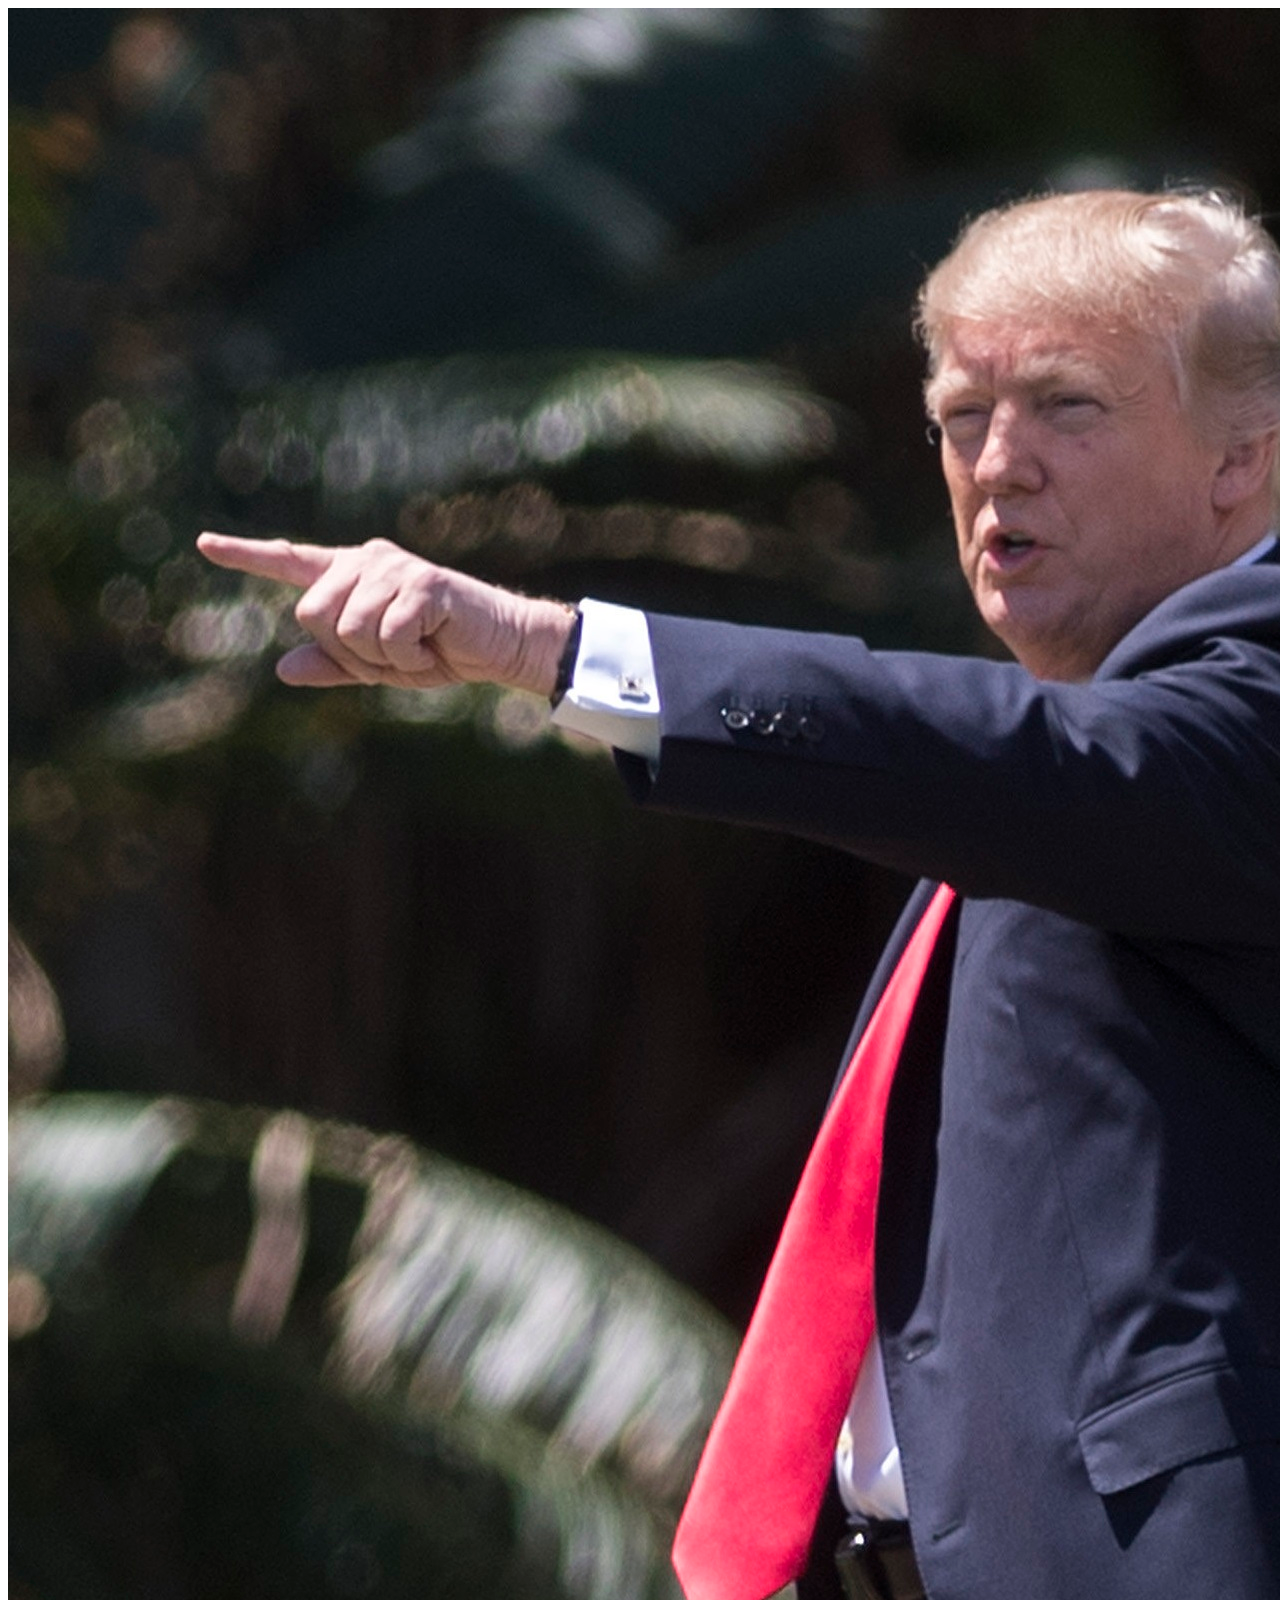
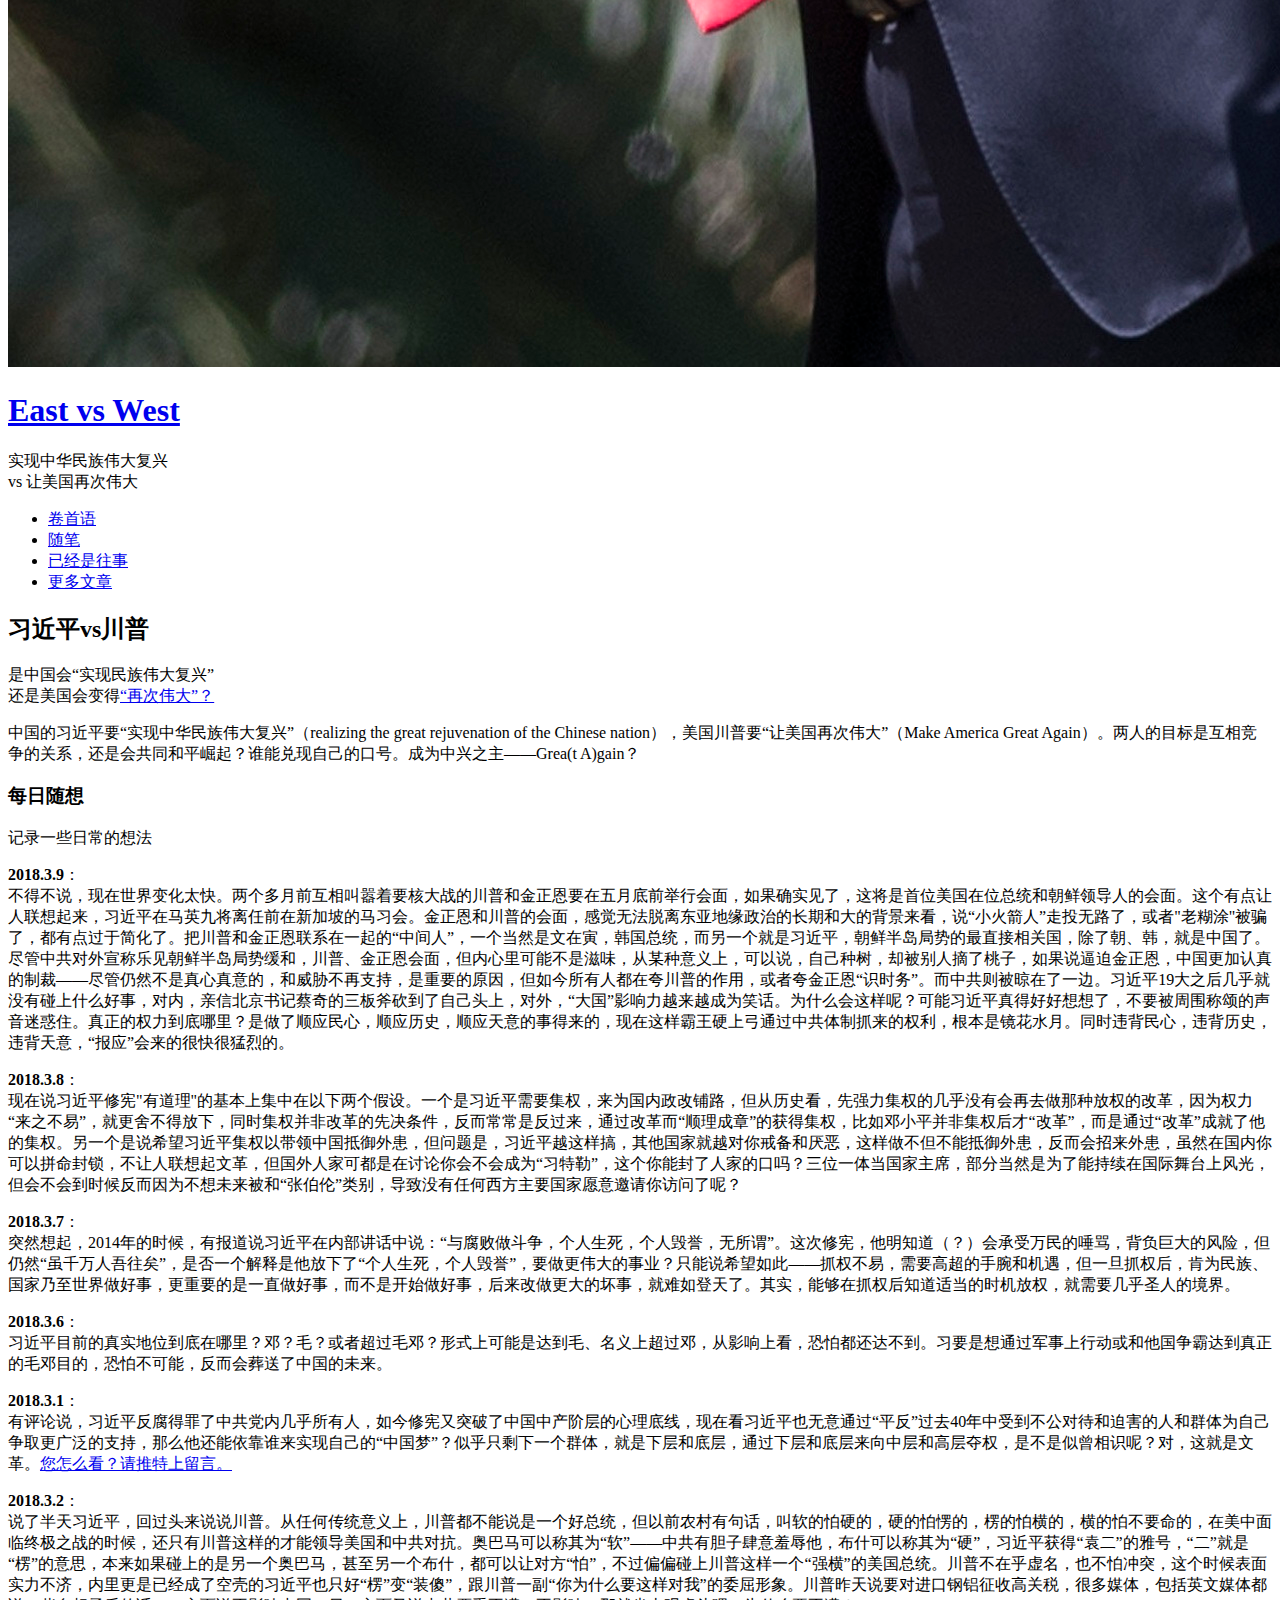
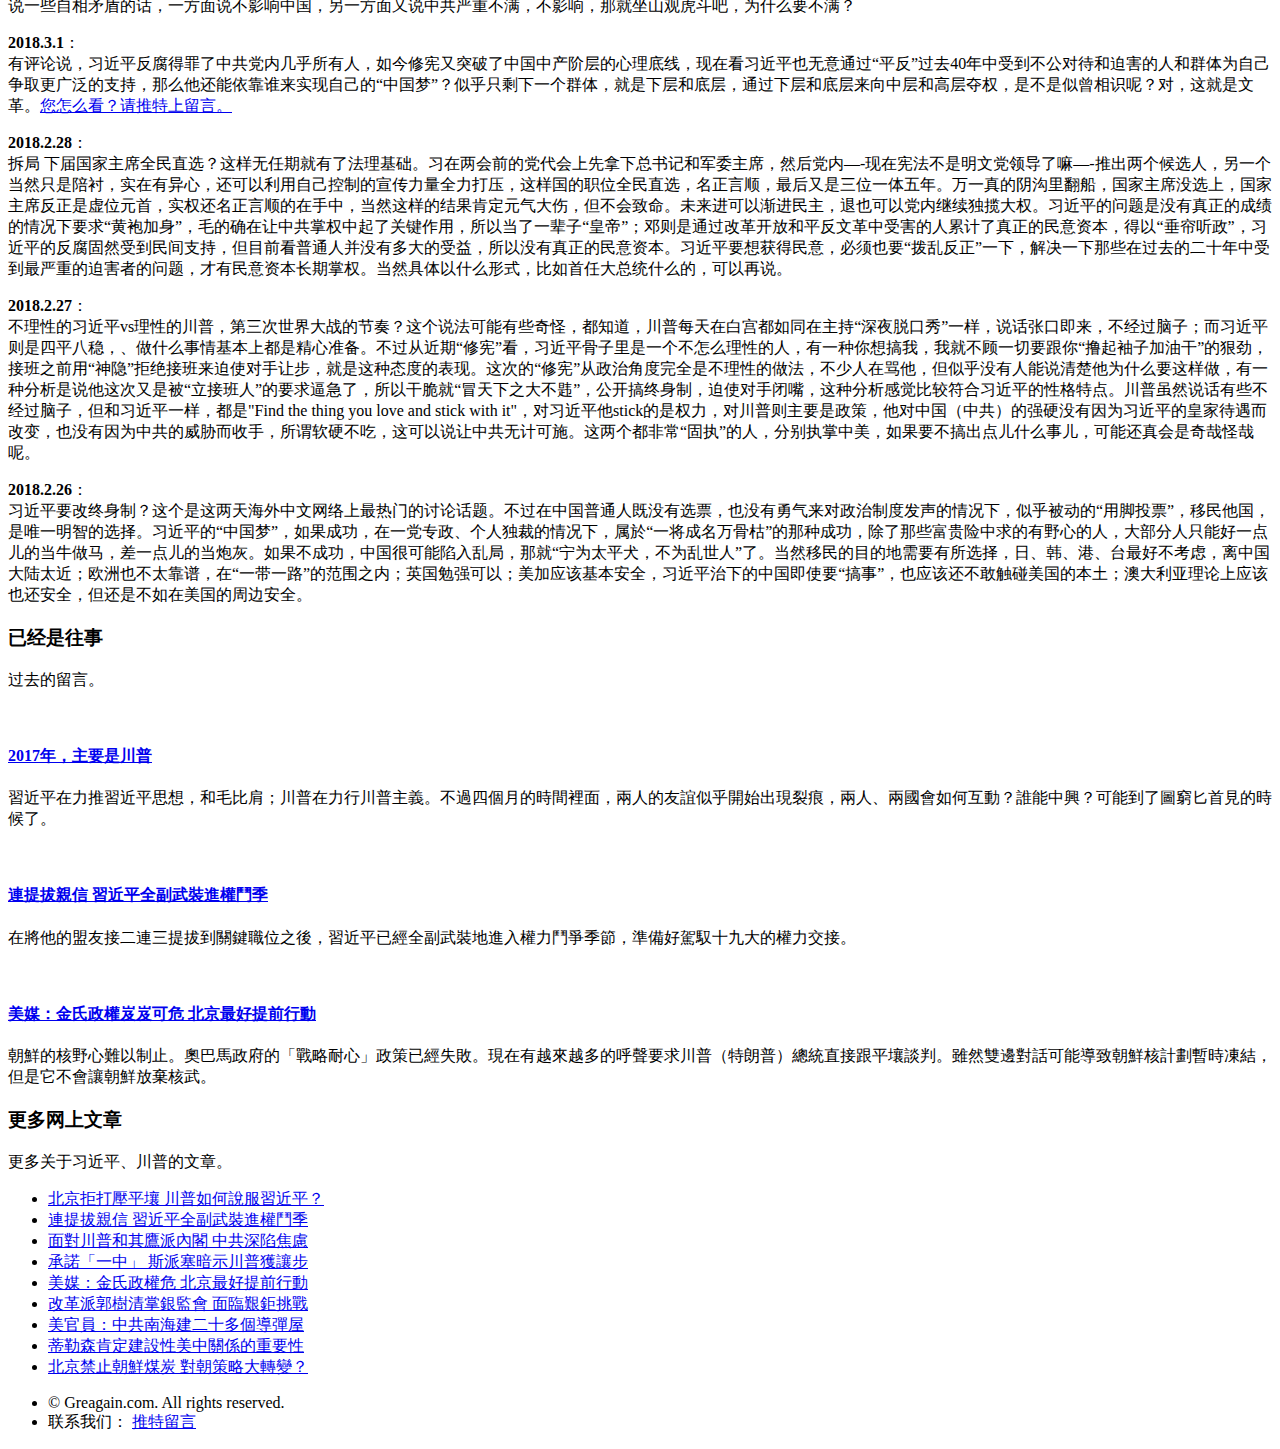
==== index.html @ 4ca5575f "Update index.html" ====
<!DOCTYPE HTML>
<!--
	Read Only by HTML5 UP
	html5up.net | @ajlkn
	Free for personal and commercial use under the CCA 3.0 license (html5up.net/license)
-->
<html>
	<head>
		<title>Trump of Xi, who will be the Greagain</title>
		<meta charset="UTF-8" />
		<meta name="viewport" content="width=device-width, initial-scale=1" />
		<!--[if lte IE 8]><script src="assets/js/ie/html5shiv.js"></script><![endif]-->
		<link rel="stylesheet" href="assets/css/main.css" />
		<!--[if lte IE 8]><link rel="stylesheet" href="assets/css/ie8.css" /><![endif]-->
	</head>
	<body>

		<!-- Header -->
			<section id="header">
				<header>
					<span class="image avatar"><img src="./images/GettyImages-665834288.jpg" alt="" /></span>
					<h1 id="logo"><a href="#">East vs West</a></h1>
					<p>实现中华民族伟大复兴<br />
					vs 让美国再次伟大</p>
				</header>
				<nav id="nav">
					<ul>
						<li><a href="#one" class="active">卷首语</a></li>
						<li><a href="#oneone" class="active">随笔</a></li>
						<li><a href="#two">已经是往事</a></li>
						<li><a href="#three">更多文章</a></li>
						<!--<li><a href="#four">Contact</a></li>-->
					</ul>
				</nav>
				<!--
				<footer>
					<ul class="icons">
						<li><a href="#" class="icon fa-twitter"><span class="label">Twitter</span></a></li>
						<li><a href="#" class="icon fa-facebook"><span class="label">Facebook</span></a></li>
						<li><a href="#" class="icon fa-instagram"><span class="label">Instagram</span></a></li>
						<li><a href="#" class="icon fa-github"><span class="label">Github</span></a></li>
						<li><a href="#" class="icon fa-envelope"><span class="label">Email</span></a></li>
					</ul>
				</footer>
						-->
			</section>

		<!-- Wrapper -->
			<div id="wrapper">

				<!-- Main -->
					<div id="main">

						<!-- One -->
							<section id="one">
								<div class="container">
									<header class="major">
										<h2>习近平vs川普</h2>
										<p>是中国会“实现民族伟大复兴”<br />
										还是美国会变得<a href="https://greatagain.gov">“再次伟大”？</a></p>
									</header>
									<p>中国的习近平要“实现中华民族伟大复兴”（realizing the great rejuvenation of the Chinese nation），美国川普要“让美国再次伟大”（Make America Great Again）。两人的目标是互相竞争的关系，还是会共同和平崛起？谁能兑现自己的口号。成为中兴之主——Grea(t A)gain？</p>
								</div>
							</section>

						<!-- One -->
							<section id="oneone">
								<div class="container">
									<header class="major">
										<h3>每日随想</h3>
										<p>记录一些日常的想法</p>
									</header>
									<p><b>2018.3.9</b>：<br />不得不说，现在世界变化太快。两个多月前互相叫嚣着要核大战的川普和金正恩要在五月底前举行会面，如果确实见了，这将是首位美国在位总统和朝鲜领导人的会面。这个有点让人联想起来，习近平在马英九将离任前在新加坡的马习会。金正恩和川普的会面，感觉无法脱离东亚地缘政治的长期和大的背景来看，说“小火箭人”走投无路了，或者"老糊涂"被骗了，都有点过于简化了。把川普和金正恩联系在一起的“中间人”，一个当然是文在寅，韩国总统，而另一个就是习近平，朝鲜半岛局势的最直接相关国，除了朝、韩，就是中国了。尽管中共对外宣称乐见朝鲜半岛局势缓和，川普、金正恩会面，但内心里可能不是滋味，从某种意义上，可以说，自己种树，却被别人摘了桃子，如果说逼迫金正恩，中国更加认真的制裁——尽管仍然不是真心真意的，和威胁不再支持，是重要的原因，但如今所有人都在夸川普的作用，或者夸金正恩“识时务”。而中共则被晾在了一边。习近平19大之后几乎就没有碰上什么好事，对内，亲信北京书记蔡奇的三板斧砍到了自己头上，对外，“大国”影响力越来越成为笑话。为什么会这样呢？可能习近平真得好好想想了，不要被周围称颂的声音迷惑住。真正的权力到底哪里？是做了顺应民心，顺应历史，顺应天意的事得来的，现在这样霸王硬上弓通过中共体制抓来的权利，根本是镜花水月。同时违背民心，违背历史，违背天意，“报应”会来的很快很猛烈的。</a></p>
									<p><b>2018.3.8</b>：<br />现在说习近平修宪"有道理"的基本上集中在以下两个假设。一个是习近平需要集权，来为国内政改铺路，但从历史看，先强力集权的几乎没有会再去做那种放权的改革，因为权力“来之不易”，就更舍不得放下，同时集权并非改革的先决条件，反而常常是反过来，通过改革而“顺理成章”的获得集权，比如邓小平并非集权后才“改革”，而是通过“改革”成就了他的集权。另一个是说希望习近平集权以带领中国抵御外患，但问题是，习近平越这样搞，其他国家就越对你戒备和厌恶，这样做不但不能抵御外患，反而会招来外患，虽然在国内你可以拼命封锁，不让人联想起文革，但国外人家可都是在讨论你会不会成为“习特勒”，这个你能封了人家的口吗？三位一体当国家主席，部分当然是为了能持续在国际舞台上风光，但会不会到时候反而因为不想未来被和“张伯伦”类别，导致没有任何西方主要国家愿意邀请你访问了呢？</a></p>
									<p><b>2018.3.7</b>：<br />突然想起，2014年的时候，有报道说习近平在内部讲话中说：“与腐败做斗争，个人生死，个人毁誉，无所谓”。这次修宪，他明知道（？）会承受万民的唾骂，背负巨大的风险，但仍然“虽千万人吾往矣”，是否一个解释是他放下了“个人生死，个人毁誉”，要做更伟大的事业？只能说希望如此——抓权不易，需要高超的手腕和机遇，但一旦抓权后，肯为民族、国家乃至世界做好事，更重要的是一直做好事，而不是开始做好事，后来改做更大的坏事，就难如登天了。其实，能够在抓权后知道适当的时机放权，就需要几乎圣人的境界。</a></p>
									<p><b>2018.3.6</b>：<br />习近平目前的真实地位到底在哪里？邓？毛？或者超过毛邓？形式上可能是达到毛、名义上超过邓，从影响上看，恐怕都还达不到。习要是想通过军事上行动或和他国争霸达到真正的毛邓目的，恐怕不可能，反而会葬送了中国的未来。</a></p>
									<p><b>2018.3.1</b>：<br />有评论说，习近平反腐得罪了中共党内几乎所有人，如今修宪又突破了中国中产阶层的心理底线，现在看习近平也无意通过“平反”过去40年中受到不公对待和迫害的人和群体为自己争取更广泛的支持，那么他还能依靠谁来实现自己的“中国梦”？似乎只剩下一个群体，就是下层和底层，通过下层和底层来向中层和高层夺权，是不是似曾相识呢？对，这就是文革。<a href="https://twitter.com/DJYLive/status/969229869954617345">您怎么看？请推特上留言。</a></p>
									<p><b>2018.3.2</b>：<br />说了半天习近平，回过头来说说川普。从任何传统意义上，川普都不能说是一个好总统，但以前农村有句话，叫软的怕硬的，硬的怕愣的，楞的怕横的，横的怕不要命的，在美中面临终极之战的时候，还只有川普这样的才能领导美国和中共对抗。奥巴马可以称其为“软”——中共有胆子肆意羞辱他，布什可以称其为“硬”，习近平获得“袁二”的雅号，“二”就是“楞”的意思，本来如果碰上的是另一个奥巴马，甚至另一个布什，都可以让对方“怕”，不过偏偏碰上川普这样一个“强横”的美国总统。川普不在乎虚名，也不怕冲突，这个时候表面实力不济，内里更是已经成了空壳的习近平也只好“楞”变“装傻”，跟川普一副“你为什么要这样对我”的委屈形象。川普昨天说要对进口钢铝征收高关税，很多媒体，包括英文媒体都说一些自相矛盾的话，一方面说不影响中国，另一方面又说中共严重不满，不影响，那就坐山观虎斗吧，为什么要不满？</a></p>														<p><b>2018.3.1</b>：<br />有评论说，习近平反腐得罪了中共党内几乎所有人，如今修宪又突破了中国中产阶层的心理底线，现在看习近平也无意通过“平反”过去40年中受到不公对待和迫害的人和群体为自己争取更广泛的支持，那么他还能依靠谁来实现自己的“中国梦”？似乎只剩下一个群体，就是下层和底层，通过下层和底层来向中层和高层夺权，是不是似曾相识呢？对，这就是文革。<a href="https://twitter.com/DJYLive/status/969229869954617345">您怎么看？请推特上留言。</a></p>
									<p><b>2018.2.28</b>：<br />拆局 下届国家主席全民直选？这样无任期就有了法理基础。习在两会前的党代会上先拿下总书记和军委主席，然后党内—-现在宪法不是明文党领导了嘛—-推出两个候选人，另一个当然只是陪衬，实在有异心，还可以利用自己控制的宣传力量全力打压，这样国的职位全民直选，名正言顺，最后又是三位一体五年。万一真的阴沟里翻船，国家主席没选上，国家主席反正是虚位元首，实权还名正言顺的在手中，当然这样的结果肯定元气大伤，但不会致命。未来进可以渐进民主，退也可以党内继续独揽大权。习近平的问题是没有真正的成绩的情况下要求“黄袍加身”，毛的确在让中共掌权中起了关键作用，所以当了一辈子“皇帝”；邓则是通过改革开放和平反文革中受害的人累计了真正的民意资本，得以“垂帘听政”，习近平的反腐固然受到民间支持，但目前看普通人并没有多大的受益，所以没有真正的民意资本。习近平要想获得民意，必须也要“拨乱反正”一下，解决一下那些在过去的二十年中受到最严重的迫害者的问题，才有民意资本长期掌权。当然具体以什么形式，比如首任大总统什么的，可以再说。</p>
									<p><b>2018.2.27</b>：<br />不理性的习近平vs理性的川普，第三次世界大战的节奏？这个说法可能有些奇怪，都知道，川普每天在白宫都如同在主持“深夜脱口秀”一样，说话张口即来，不经过脑子；而习近平则是四平八稳，、做什么事情基本上都是精心准备。不过从近期“修宪”看，习近平骨子里是一个不怎么理性的人，有一种你想搞我，我就不顾一切要跟你“撸起袖子加油干”的狠劲，接班之前用“神隐”拒绝接班来迫使对手让步，就是这种态度的表现。这次的“修宪”从政治角度完全是不理性的做法，不少人在骂他，但似乎没有人能说清楚他为什么要这样做，有一种分析是说他这次又是被“立接班人”的要求逼急了，所以干脆就“冒天下之大不韪”，公开搞终身制，迫使对手闭嘴，这种分析感觉比较符合习近平的性格特点。川普虽然说话有些不经过脑子，但和习近平一样，都是"Find the thing you love and stick with it"，对习近平他stick的是权力，对川普则主要是政策，他对中国（中共）的强硬没有因为习近平的皇家待遇而改变，也没有因为中共的威胁而收手，所谓软硬不吃，这可以说让中共无计可施。这两个都非常“固执”的人，分别执掌中美，如果要不搞出点儿什么事儿，可能还真会是奇哉怪哉呢。</p>
									<p><b>2018.2.26</b>：<br />习近平要改终身制？这个是这两天海外中文网络上最热门的讨论话题。不过在中国普通人既没有选票，也没有勇气来对政治制度发声的情况下，似乎被动的“用脚投票”，移民他国，是唯一明智的选择。习近平的“中国梦”，如果成功，在一党专政、个人独裁的情况下，属於“一将成名万骨枯”的那种成功，除了那些富贵险中求的有野心的人，大部分人只能好一点儿的当牛做马，差一点儿的当炮灰。如果不成功，中国很可能陷入乱局，那就“宁为太平犬，不为乱世人”了。当然移民的目的地需要有所选择，日、韩、港、台最好不考虑，离中国大陆太近；欧洲也不太靠谱，在“一带一路”的范围之内；英国勉强可以；美加应该基本安全，习近平治下的中国即使要“搞事”，也应该还不敢触碰美国的本土；澳大利亚理论上应该也还安全，但还是不如在美国的周边安全。</p>
								</div>
							</section>

						<!-- Three -->
							<section id="two">
								<div class="container">
									<h3>已经是往事</h3>
									<p>过去的留言。</p>
									<div class="features">
										<article>
											<a href="./8862900.html" class="image"><img src="http://i.epochtimes.com/assets/uploads/2017/03/GettyImages-487401374-600x400.jpg" alt="" /></a>
											<div class="inner">
												<h4><a href="./2017.html">2017年，主要是川普</a></h4>
												<p>習近平在力推習近平思想，和毛比肩；川普在力行川普主義。不過四個月的時間裡面，兩人的友誼似乎開始出現裂痕，兩人、兩國會如何互動？誰能中興？可能到了圖窮匕首見的時候了。</p>
											</div>
										</article>
										<article>
											<a href="./8866876.html" class="image"><img src="http://i.epochtimes.com/assets/uploads/2017/03/GettyImages-459325038-1-600x400.jpg" alt="" /></a>
											<div class="inner">
												<h4><a href="./8866876.html">連提拔親信 習近平全副武裝進權鬥季</a></h4>
												<p>在將他的盟友接二連三提拔到關鍵職位之後，習近平已經全副武裝地進入權力鬥爭季節，準備好駕馭十九大的權力交接。</p>
											</div>
										</article>
										<article>
											<a href="./8854867.html" class="image"><img src="http://i.epochtimes.com/assets/uploads/2017/02/GettyImages-169547932-2-600x400.jpg" alt="" /></a>
											<div class="inner">
												<h4><a href="./8854867.html">美媒：金氏政權岌岌可危 北京最好提前行動</a></h4>
												<p>朝鮮的核野心難以制止。奧巴馬政府的「戰略耐心」政策已經失敗。現在有越來越多的呼聲要求川普（特朗普）總統直接跟平壤談判。雖然雙邊對話可能導致朝鮮核計劃暫時凍結，但是它不會讓朝鮮放棄核武。</p>
											</div>
										</article>
									</div>
								</div>
							</section>

						<!-- Two -->
							<section id="three">
								<div class="container">
									<h3>更多网上文章</h3>
									<p>更多关于习近平、川普的文章。</p>
									<ul class="feature-icons">
										<li class="fa-book"><a href="./8879778.html">北京拒打壓平壤 川普如何說服習近平？</a></li>
										<li class="fa-book"><a href="./8866876.html">連提拔親信 習近平全副武裝進權鬥季</a></li>
										<li class="fa-book"><a href="./8862900.html">面對川普和其鷹派內閣 中共深陷焦慮</a></li>
										<li class="fa-book"><a href="./8858428.html">承諾「一中」 斯派塞暗示川普獲讓步 </a></li>
										<li class="fa-book"><a href="./8854867.html">美媒：金氏政權危 北京最好提前行動</a></li>
										<li class="fa-book"><a href="./8851296.html">改革派郭樹清掌銀監會 面臨艱鉅挑戰</a></li>
										<li class="fa-book"><a href="./8838842.html">美官員：中共南海建二十多個導彈屋</a></li>
										<li class="fa-book"><a href="./8838726.html">蒂勒森肯定建設性美中關係的重要性</a></li>
										<li class="fa-book"><a href="./8838595.html">北京禁止朝鮮煤炭 對朝策略大轉變？</a></li>
										</ul>
								</div>
							</section>

						<!-- Four -->
				<!--
							<section id="four">
								<div class="container">
									<h3>Contact Me</h3>
									<p>Integer eu ante ornare amet commetus vestibulum blandit integer in curae ac faucibus integer non. Adipiscing cubilia elementum integer. Integer eu ante ornare amet commetus.</p>
									<form method="post" action="#">
										<div class="row uniform">
											<div class="6u 12u(xsmall)"><input type="text" name="name" id="name" placeholder="Name" /></div>
											<div class="6u 12u(xsmall)"><input type="email" name="email" id="email" placeholder="Email" /></div>
										</div>
										<div class="row uniform">
											<div class="12u"><input type="text" name="subject" id="subject" placeholder="Subject" /></div>
										</div>
										<div class="row uniform">
											<div class="12u"><textarea name="message" id="message" placeholder="Message" rows="6"></textarea></div>
										</div>
										<div class="row uniform">
											<div class="12u">
												<ul class="actions">
													<li><input type="submit" class="special" value="Send Message" /></li>
													<li><input type="reset" value="Reset Form" /></li>
												</ul>
											</div>
										</div>
									</form>
								</div>
							</section>
						-->

						<!-- Five -->
						<!--
							<section id="five">
								<div class="container">
									<h3>Elements</h3>

									<section>
										<h4>Text</h4>
										<p>This is <b>bold</b> and this is <strong>strong</strong>. This is <i>italic</i> and this is <em>emphasized</em>.
										This is <sup>superscript</sup> text and this is <sub>subscript</sub> text.
										This is <u>underlined</u> and this is code: <code>for (;;) { ... }</code>. Finally, <a href="#">this is a link</a>.</p>
										<hr />
										<header>
											<h4>Heading with a Subtitle</h4>
											<p>Lorem ipsum dolor sit amet nullam id egestas urna aliquam</p>
										</header>
										<p>Nunc lacinia ante nunc ac lobortis. Interdum adipiscing gravida odio porttitor sem non mi integer non faucibus ornare mi ut ante amet placerat aliquet. Volutpat eu sed ante lacinia sapien lorem accumsan varius montes viverra nibh in adipiscing blandit tempus accumsan.</p>
										<header>
											<h5>Heading with a Subtitle</h5>
											<p>Lorem ipsum dolor sit amet nullam id egestas urna aliquam</p>
										</header>
										<p>Nunc lacinia ante nunc ac lobortis. Interdum adipiscing gravida odio porttitor sem non mi integer non faucibus ornare mi ut ante amet placerat aliquet. Volutpat eu sed ante lacinia sapien lorem accumsan varius montes viverra nibh in adipiscing blandit tempus accumsan.</p>
										<hr />
										<h2>Heading Level 2</h2>
										<h3>Heading Level 3</h3>
										<h4>Heading Level 4</h4>
										<h5>Heading Level 5</h5>
										<h6>Heading Level 6</h6>
										<hr />
										<h5>Blockquote</h5>
										<blockquote>Fringilla nisl. Donec accumsan interdum nisi, quis tincidunt felis sagittis eget tempus euismod. Vestibulum ante ipsum primis in faucibus vestibulum. Blandit adipiscing eu felis iaculis volutpat ac adipiscing accumsan faucibus. Vestibulum ante ipsum primis in faucibus lorem ipsum dolor sit amet nullam adipiscing eu felis.</blockquote>
										<h5>Preformatted</h5>
										<pre><code>i = 0;

	while (!deck.isInOrder()) {
	    print 'Iteration ' + i;
	    deck.shuffle();
	    i++;
	}

	print 'It took ' + i + ' iterations to sort the deck.';</code></pre>
									</section>

									<section>
										<h4>Lists</h4>
										<div class="row">
											<div class="6u 12u(xsmall)">
												<h5>Unordered</h5>
												<ul>
													<li>Dolor pulvinar etiam magna etiam.</li>
													<li>Sagittis adipiscing lorem eleifend.</li>
													<li>Felis enim feugiat dolore viverra.</li>
												</ul>
												<h5>Alternate</h5>
												<ul class="alt">
													<li>Dolor pulvinar etiam magna etiam.</li>
													<li>Sagittis adipiscing lorem eleifend.</li>
													<li>Felis enim feugiat dolore viverra.</li>
												</ul>
											</div>
											<div class="6u 12u(xsmall)">
												<h5>Ordered</h5>
												<ol>
													<li>Dolor pulvinar etiam magna etiam.</li>
													<li>Etiam vel felis at lorem sed viverra.</li>
													<li>Felis enim feugiat dolore viverra.</li>
													<li>Dolor pulvinar etiam magna etiam.</li>
													<li>Etiam vel felis at lorem sed viverra.</li>
													<li>Felis enim feugiat dolore viverra.</li>
												</ol>
												<h5>Icons</h5>
												<ul class="icons">
													<li><a href="#" class="icon fa-twitter"><span class="label">Twitter</span></a></li>
													<li><a href="#" class="icon fa-facebook"><span class="label">Facebook</span></a></li>
													<li><a href="#" class="icon fa-instagram"><span class="label">Instagram</span></a></li>
													<li><a href="#" class="icon fa-github"><span class="label">Github</span></a></li>
													<li><a href="#" class="icon fa-dribbble"><span class="label">Dribbble</span></a></li>
													<li><a href="#" class="icon fa-tumblr"><span class="label">Tumblr</span></a></li>
												</ul>
											</div>
										</div>
										<h5>Actions</h5>
										<ul class="actions">
											<li><a href="#" class="button special">Default</a></li>
											<li><a href="#" class="button">Default</a></li>
											<li><a href="#" class="button alt">Default</a></li>
										</ul>
										<ul class="actions small">
											<li><a href="#" class="button special small">Small</a></li>
											<li><a href="#" class="button small">Small</a></li>
											<li><a href="#" class="button alt small">Small</a></li>
										</ul>
										<div class="row">
											<div class="3u 6u(medium) 12u$(xsmall)">
												<ul class="actions vertical">
													<li><a href="#" class="button special">Default</a></li>
													<li><a href="#" class="button">Default</a></li>
													<li><a href="#" class="button alt">Default</a></li>
												</ul>
											</div>
											<div class="3u 6u$(medium) 12u$(xsmall)">
												<ul class="actions vertical small">
													<li><a href="#" class="button special small">Small</a></li>
													<li><a href="#" class="button small">Small</a></li>
													<li><a href="#" class="button alt small">Small</a></li>
												</ul>
											</div>
											<div class="3u 6u(medium) 12u$(xsmall)">
												<ul class="actions vertical">
													<li><a href="#" class="button special fit">Default</a></li>
													<li><a href="#" class="button fit">Default</a></li>
													<li><a href="#" class="button alt fit">Default</a></li>
												</ul>
											</div>
											<div class="3u 6u$(medium) 12u$(xsmall)">
												<ul class="actions vertical small">
													<li><a href="#" class="button special small fit">Small</a></li>
													<li><a href="#" class="button small fit">Small</a></li>
													<li><a href="#" class="button alt small fit">Small</a></li>
												</ul>
											</div>
										</div>
									</section>

									<section>
										<h4>Table</h4>
										<h5>Default</h5>
										<div class="table-wrapper">
											<table>
												<thead>
													<tr>
														<th>Name</th>
														<th>Description</th>
														<th>Price</th>
													</tr>
												</thead>
												<tbody>
													<tr>
														<td>Item One</td>
														<td>Ante turpis integer aliquet porttitor.</td>
														<td>29.99</td>
													</tr>
													<tr>
														<td>Item Two</td>
														<td>Vis ac commodo adipiscing arcu aliquet.</td>
														<td>19.99</td>
													</tr>
													<tr>
														<td>Item Three</td>
														<td> Morbi faucibus arcu accumsan lorem.</td>
														<td>29.99</td>
													</tr>
													<tr>
														<td>Item Four</td>
														<td>Vitae integer tempus condimentum.</td>
														<td>19.99</td>
													</tr>
													<tr>
														<td>Item Five</td>
														<td>Ante turpis integer aliquet porttitor.</td>
														<td>29.99</td>
													</tr>
												</tbody>
												<tfoot>
													<tr>
														<td colspan="2"></td>
														<td>100.00</td>
													</tr>
												</tfoot>
											</table>
										</div>

										<h5>Alternate</h5>
										<div class="table-wrapper">
											<table class="alt">
												<thead>
													<tr>
														<th>Name</th>
														<th>Description</th>
														<th>Price</th>
													</tr>
												</thead>
												<tbody>
													<tr>
														<td>Item One</td>
														<td>Ante turpis integer aliquet porttitor.</td>
														<td>29.99</td>
													</tr>
													<tr>
														<td>Item Two</td>
														<td>Vis ac commodo adipiscing arcu aliquet.</td>
														<td>19.99</td>
													</tr>
													<tr>
														<td>Item Three</td>
														<td> Morbi faucibus arcu accumsan lorem.</td>
														<td>29.99</td>
													</tr>
													<tr>
														<td>Item Four</td>
														<td>Vitae integer tempus condimentum.</td>
														<td>19.99</td>
													</tr>
													<tr>
														<td>Item Five</td>
														<td>Ante turpis integer aliquet porttitor.</td>
														<td>29.99</td>
													</tr>
												</tbody>
												<tfoot>
													<tr>
														<td colspan="2"></td>
														<td>100.00</td>
													</tr>
												</tfoot>
											</table>
										</div>
									</section>

									<section>
										<h4>Buttons</h4>
										<ul class="actions">
											<li><a href="#" class="button special">Special</a></li>
											<li><a href="#" class="button">Default</a></li>
											<li><a href="#" class="button alt">Alternate</a></li>
										</ul>
										<ul class="actions">
											<li><a href="#" class="button special big">Big</a></li>
											<li><a href="#" class="button">Default</a></li>
											<li><a href="#" class="button alt small">Small</a></li>
										</ul>
										<ul class="actions fit">
											<li><a href="#" class="button special fit">Fit</a></li>
											<li><a href="#" class="button fit">Fit</a></li>
											<li><a href="#" class="button alt fit">Fit</a></li>
										</ul>
										<ul class="actions fit small">
											<li><a href="#" class="button special fit small">Fit + Small</a></li>
											<li><a href="#" class="button fit small">Fit + Small</a></li>
											<li><a href="#" class="button alt fit small">Fit + Small</a></li>
										</ul>
										<ul class="actions">
											<li><a href="#" class="button special icon fa-download">Icon</a></li>
											<li><a href="#" class="button icon fa-download">Icon</a></li>
											<li><a href="#" class="button alt icon fa-check">Icon</a></li>
										</ul>
										<ul class="actions">
											<li><span class="button special disabled">Special</span></li>
											<li><span class="button disabled">Default</span></li>
											<li><span class="button alt disabled">Alternate</span></li>
										</ul>
									</section>

									<section>
										<h4>Form</h4>
										<form method="post" action="#">
											<div class="row uniform">
												<div class="6u 12u(xsmall)">
													<input type="text" name="demo-name" id="demo-name" value="" placeholder="Name" />
												</div>
												<div class="6u 12u(xsmall)">
													<input type="email" name="demo-email" id="demo-email" value="" placeholder="Email" />
												</div>
											</div>
											<div class="row uniform">
												<div class="12u">
													<div class="select-wrapper">
														<select name="demo-category" id="demo-category">
															<option value="">- Category -</option>
															<option value="1">Manufacturing</option>
															<option value="1">Shipping</option>
															<option value="1">Administration</option>
															<option value="1">Human Resources</option>
														</select>
													</div>
												</div>
											</div>
											<div class="row uniform">
												<div class="4u 12u(medium)">
													<input type="radio" id="demo-priority-low" name="demo-priority" checked>
													<label for="demo-priority-low">Low Priority</label>
												</div>
												<div class="4u 12u(medium)">
													<input type="radio" id="demo-priority-normal" name="demo-priority">
													<label for="demo-priority-normal">Normal Priority</label>
												</div>
												<div class="4u 12u(medium)">
													<input type="radio" id="demo-priority-high" name="demo-priority">
													<label for="demo-priority-high">High Priority</label>
												</div>
											</div>
											<div class="row uniform">
												<div class="6u 12u(medium)">
													<input type="checkbox" id="demo-copy" name="demo-copy">
													<label for="demo-copy">Email me a copy of this message</label>
												</div>
												<div class="6u 12u(medium)">
													<input type="checkbox" id="demo-human" name="demo-human" checked>
													<label for="demo-human">I am a human and not a robot</label>
												</div>
											</div>
											<div class="row uniform">
												<div class="12u">
													<textarea name="demo-message" id="demo-message" placeholder="Enter your message" rows="6"></textarea>
												</div>
											</div>
											<div class="row uniform">
												<div class="12u">
													<ul class="actions">
														<li><input type="submit" value="Send Message" /></li>
														<li><input type="reset" value="Reset" class="alt" /></li>
													</ul>
												</div>
											</div>
										</form>
									</section>

									<section>
										<h4>Image</h4>
										<h5>Fit</h5>
										<span class="image fit"><img src="images/banner.jpg" alt="" /></span>
										<div class="box alt">
											<div class="row 50% uniform">
												<div class="4u"><span class="image fit"><img src="images/pic01.jpg" alt="" /></span></div>
												<div class="4u"><span class="image fit"><img src="images/pic02.jpg" alt="" /></span></div>
												<div class="4u"><span class="image fit"><img src="images/pic03.jpg" alt="" /></span></div>
											</div>
											<div class="row 50% uniform">
												<div class="4u"><span class="image fit"><img src="images/pic02.jpg" alt="" /></span></div>
												<div class="4u"><span class="image fit"><img src="images/pic03.jpg" alt="" /></span></div>
												<div class="4u"><span class="image fit"><img src="images/pic01.jpg" alt="" /></span></div>
											</div>
											<div class="row 50% uniform">
												<div class="4u"><span class="image fit"><img src="images/pic03.jpg" alt="" /></span></div>
												<div class="4u"><span class="image fit"><img src="images/pic01.jpg" alt="" /></span></div>
												<div class="4u"><span class="image fit"><img src="images/pic02.jpg" alt="" /></span></div>
											</div>
										</div>
										<h5>Left &amp; Right</h5>
										<p><span class="image left"><img src="images/avatar.jpg" alt="" /></span>Fringilla nisl. Donec accumsan interdum nisi, quis tincidunt felis sagittis eget. tempus euismod. Vestibulum ante ipsum primis in faucibus vestibulum. Blandit adipiscing eu felis iaculis volutpat ac adipiscing accumsan eu faucibus. Integer ac pellentesque praesent tincidunt felis sagittis eget. tempus euismod. Vestibulum ante ipsum primis in faucibus vestibulum. Blandit adipiscing eu felis iaculis volutpat ac adipiscing accumsan eu faucibus. Integer ac pellentesque praesent. Donec accumsan interdum nisi, quis tincidunt felis sagittis eget. tempus euismod. Vestibulum ante ipsum primis in faucibus vestibulum. Blandit adipiscing eu felis iaculis volutpat ac adipiscing accumsan eu faucibus. Integer ac pellentesque praesent tincidunt felis sagittis eget. tempus euismod. Vestibulum ante ipsum primis in faucibus vestibulum. Blandit adipiscing eu felis iaculis volutpat ac adipiscing accumsan eu faucibus. Integer ac pellentesque praesent.</p>
										<p><span class="image right"><img src="images/avatar.jpg" alt="" /></span>Fringilla nisl. Donec accumsan interdum nisi, quis tincidunt felis sagittis eget. tempus euismod. Vestibulum ante ipsum primis in faucibus vestibulum. Blandit adipiscing eu felis iaculis volutpat ac adipiscing accumsan eu faucibus. Integer ac pellentesque praesent tincidunt felis sagittis eget. tempus euismod. Vestibulum ante ipsum primis in faucibus vestibulum. Blandit adipiscing eu felis iaculis volutpat ac adipiscing accumsan eu faucibus. Integer ac pellentesque praesent. Donec accumsan interdum nisi, quis tincidunt felis sagittis eget. tempus euismod. Vestibulum ante ipsum primis in faucibus vestibulum. Blandit adipiscing eu felis iaculis volutpat ac adipiscing accumsan eu faucibus. Integer ac pellentesque praesent tincidunt felis sagittis eget. tempus euismod. Vestibulum ante ipsum primis in faucibus vestibulum. Blandit adipiscing eu felis iaculis volutpat ac adipiscing accumsan eu faucibus. Integer ac pellentesque praesent.</p>
									</section>

								</div>
							</section>
						-->

					</div>

				<!-- Footer -->
					<section id="footer">
						<div class="container">
							<ul class="copyright">
								<li>&copy; Greagain.com. All rights reserved.</li><li>联系我们： <a href="https://twitter.com/DJYLive">推特留言</a></li>
							</ul>
						</div>
					</section>

			</div>

		<!-- Scripts -->
			<script src="assets/js/jquery.min.js"></script>
			<script src="assets/js/jquery.scrollzer.min.js"></script>
			<script src="assets/js/jquery.scrolly.min.js"></script>
			<script src="assets/js/skel.min.js"></script>
			<script src="assets/js/util.js"></script>
			<!--[if lte IE 8]><script src="assets/js/ie/respond.min.js"></script><![endif]-->
			<script src="assets/js/main.js"></script>

	</body>
</html>
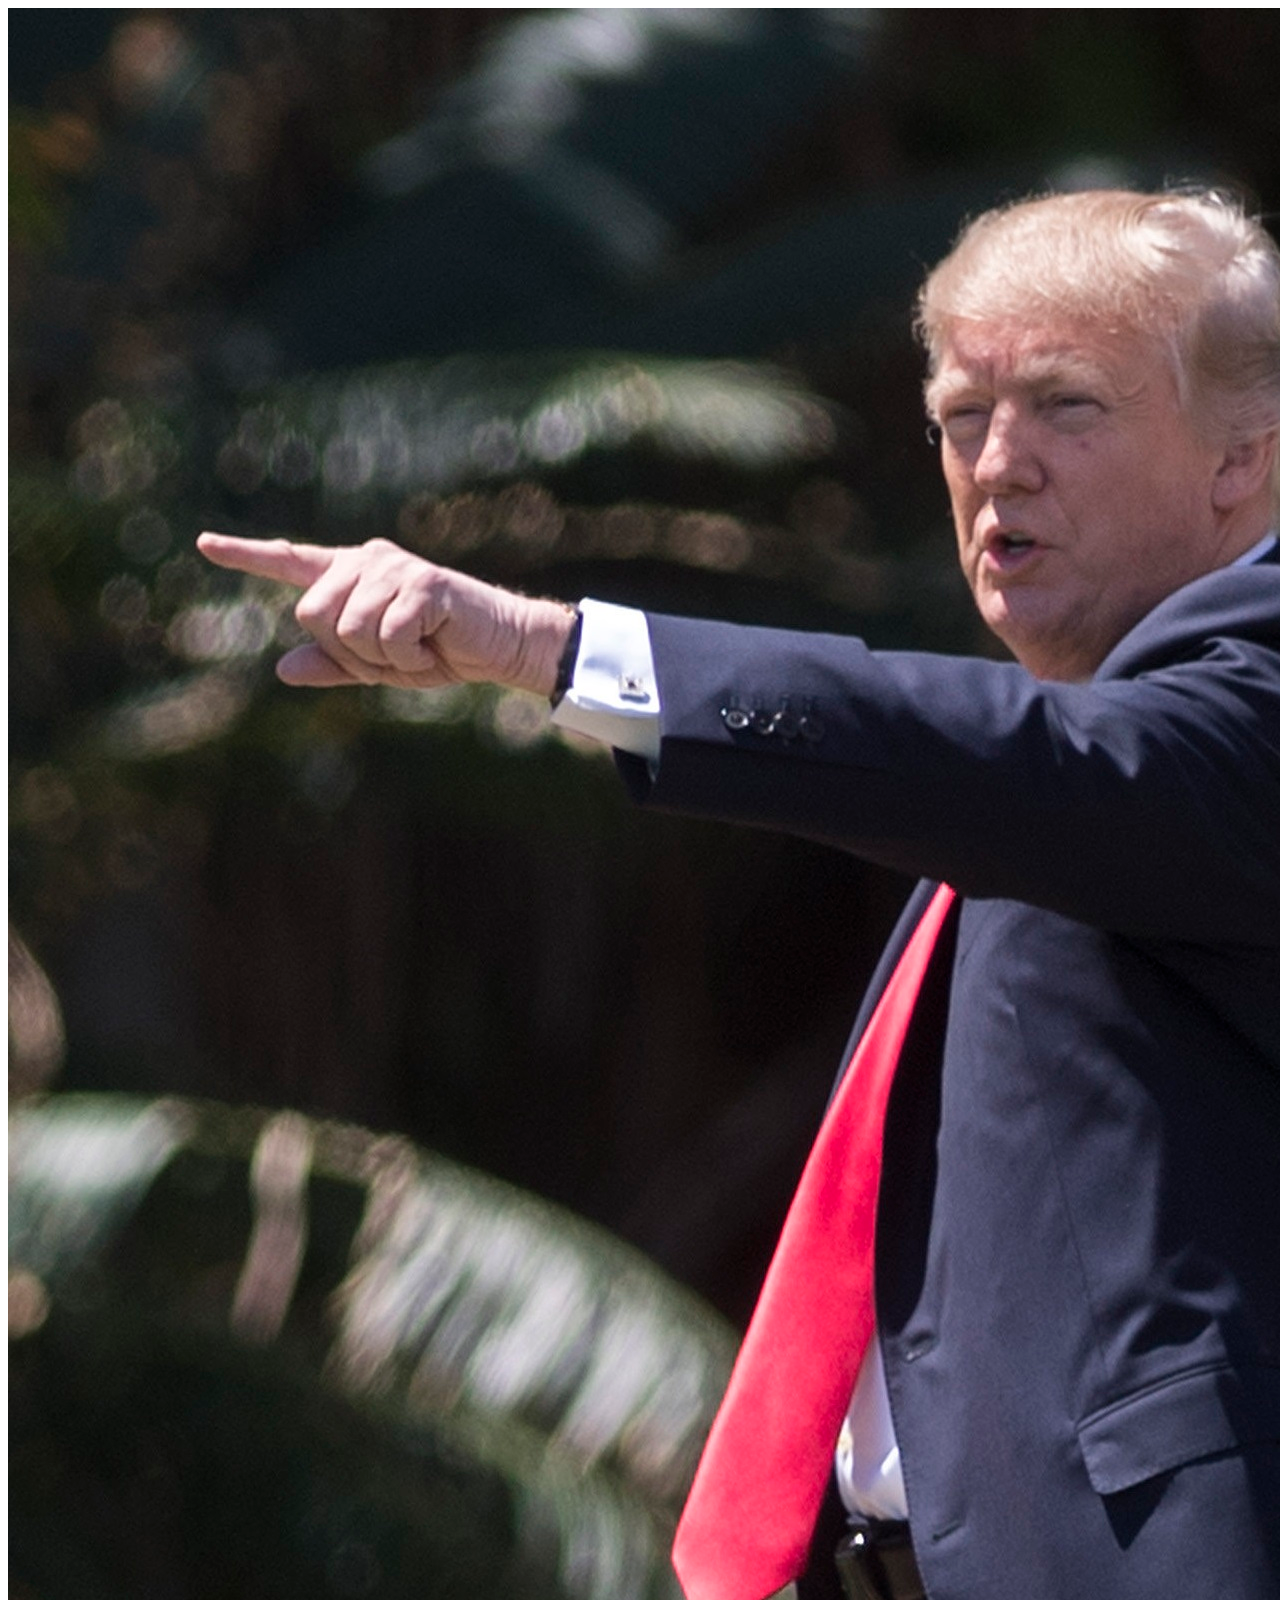
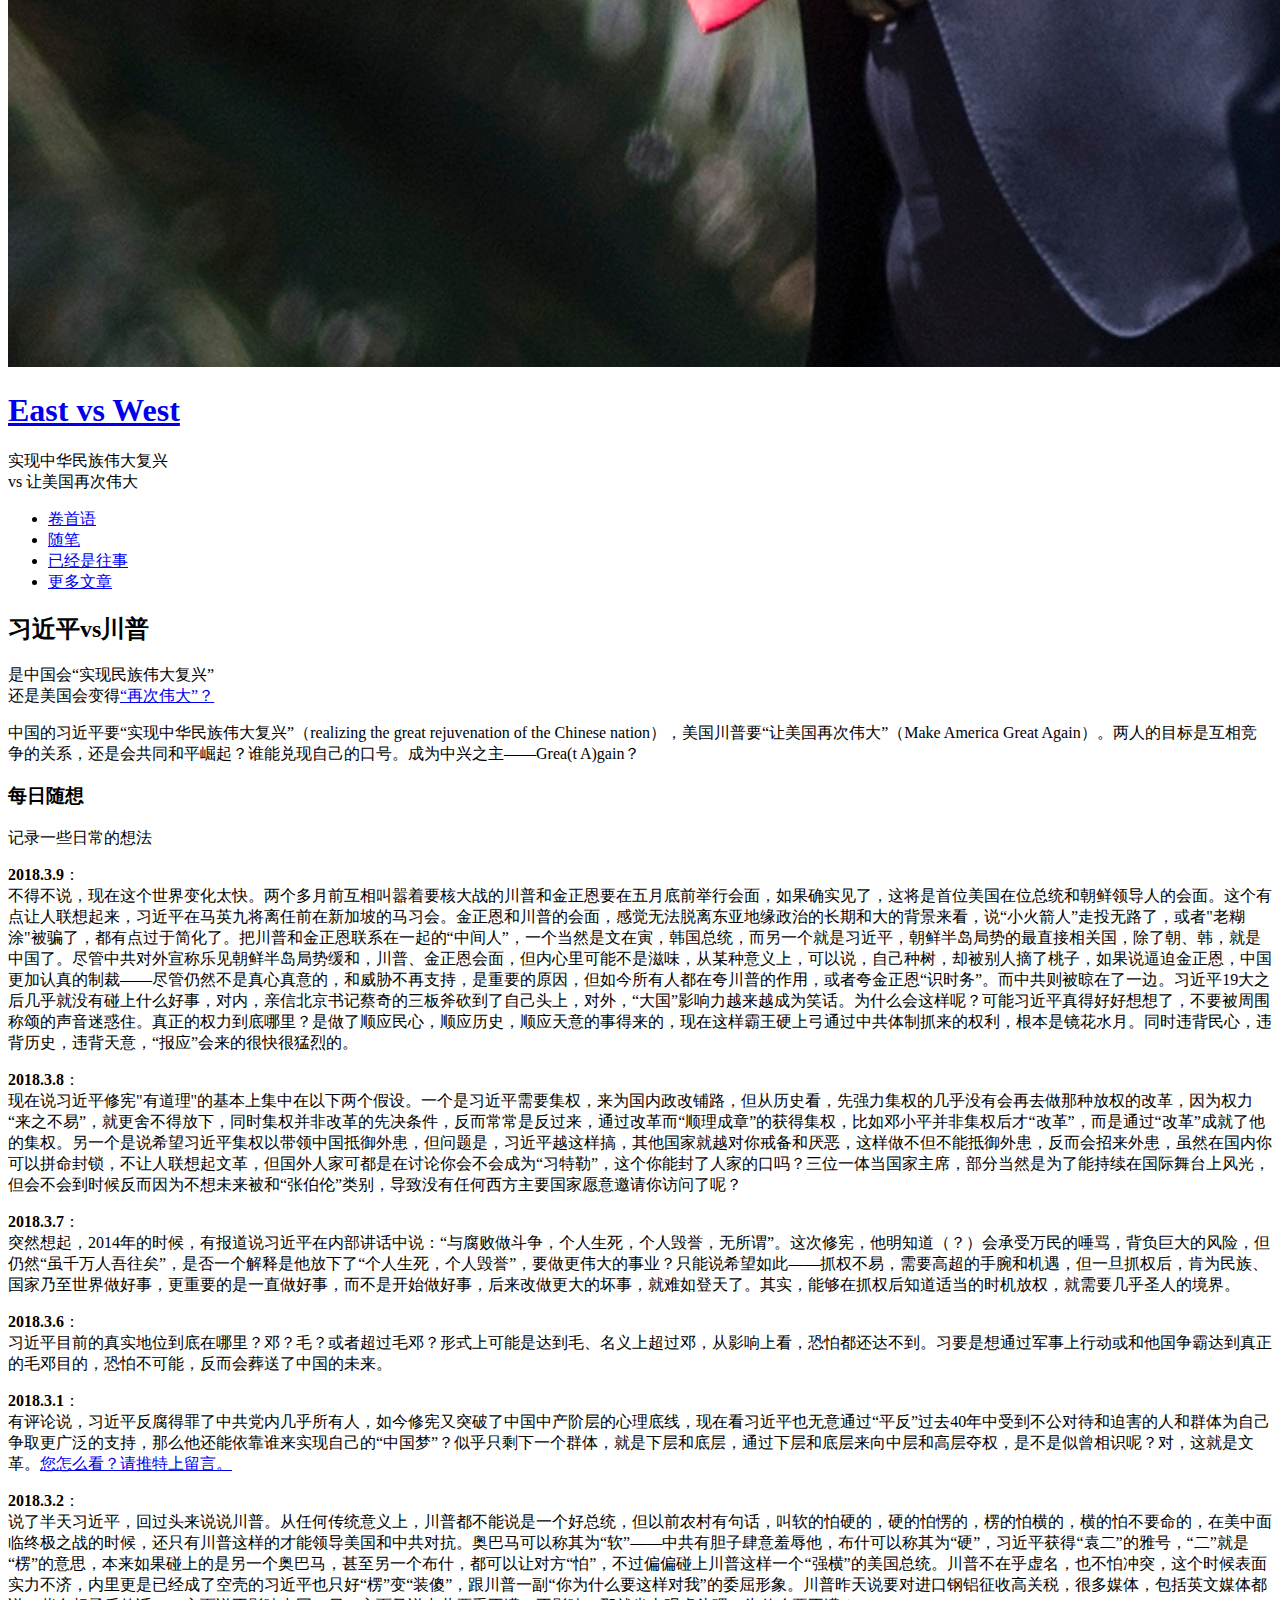
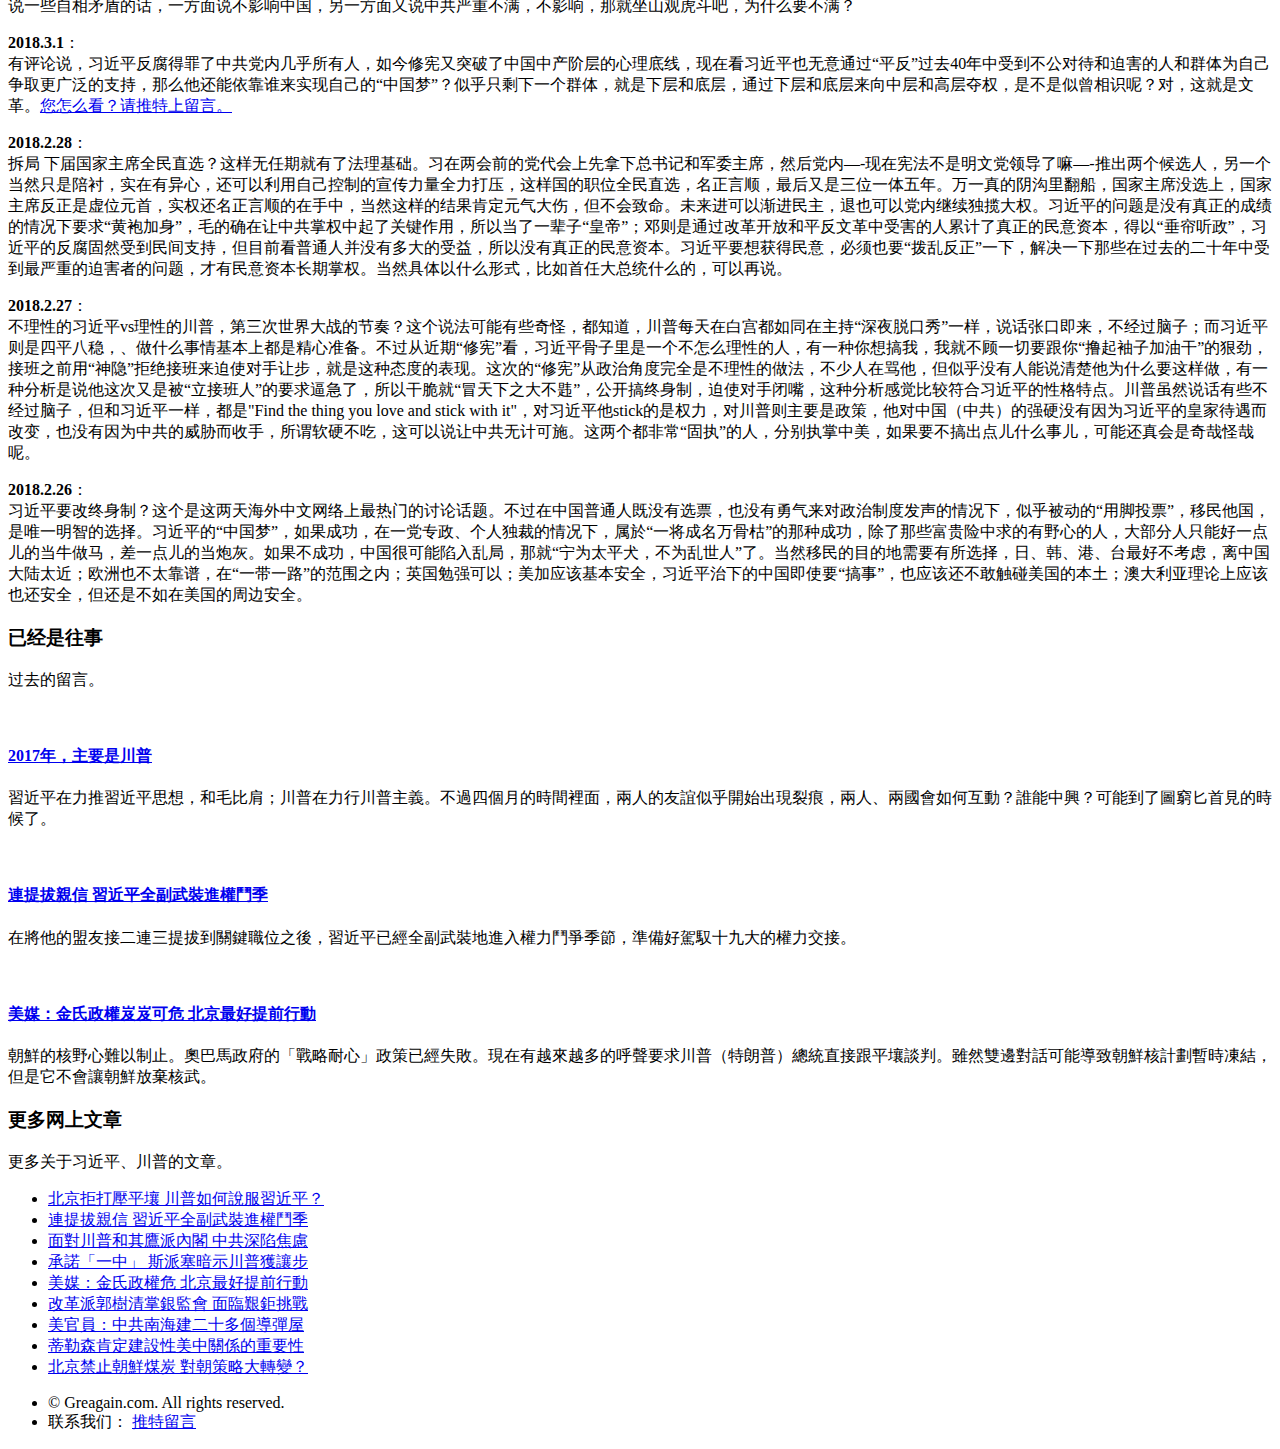
==== commit 83690cb8: "Update index.html" ====
--- a/index.html
+++ b/index.html
@@ -70,7 +70,7 @@
 										<h3>每日随想</h3>
 										<p>记录一些日常的想法</p>
 									</header>
-									<p><b>2018.3.9</b>：<br />不得不说，现在世界变化太快。两个多月前互相叫嚣着要核大战的川普和金正恩要在五月底前举行会面，如果确实见了，这将是首位美国在位总统和朝鲜领导人的会面。这个有点让人联想起来，习近平在马英九将离任前在新加坡的马习会。金正恩和川普的会面，感觉无法脱离东亚地缘政治的长期和大的背景来看，说“小火箭人”走投无路了，或者"老糊涂"被骗了，都有点过于简化了。把川普和金正恩联系在一起的“中间人”，一个当然是文在寅，韩国总统，而另一个就是习近平，朝鲜半岛局势的最直接相关国，除了朝、韩，就是中国了。尽管中共对外宣称乐见朝鲜半岛局势缓和，川普、金正恩会面，但内心里可能不是滋味，从某种意义上，可以说，自己种树，却被别人摘了桃子，如果说逼迫金正恩，中国更加认真的制裁——尽管仍然不是真心真意的，和威胁不再支持，是重要的原因，但如今所有人都在夸川普的作用，或者夸金正恩“识时务”。而中共则被晾在了一边。习近平19大之后几乎就没有碰上什么好事，对内，亲信北京书记蔡奇的三板斧砍到了自己头上，对外，“大国”影响力越来越成为笑话。为什么会这样呢？可能习近平真得好好想想了，不要被周围称颂的声音迷惑住。真正的权力到底哪里？是做了顺应民心，顺应历史，顺应天意的事得来的，现在这样霸王硬上弓通过中共体制抓来的权利，根本是镜花水月。同时违背民心，违背历史，违背天意，“报应”会来的很快很猛烈的。</a></p>
+									<p><b>2018.3.9</b>：<br />不得不说，现在这个世界变化太快。两个多月前互相叫嚣着要核大战的川普和金正恩要在五月底前举行会面，如果确实见了，这将是首位美国在位总统和朝鲜领导人的会面。这个有点让人联想起来，习近平在马英九将离任前在新加坡的马习会。金正恩和川普的会面，感觉无法脱离东亚地缘政治的长期和大的背景来看，说“小火箭人”走投无路了，或者"老糊涂"被骗了，都有点过于简化了。把川普和金正恩联系在一起的“中间人”，一个当然是文在寅，韩国总统，而另一个就是习近平，朝鲜半岛局势的最直接相关国，除了朝、韩，就是中国了。尽管中共对外宣称乐见朝鲜半岛局势缓和，川普、金正恩会面，但内心里可能不是滋味，从某种意义上，可以说，自己种树，却被别人摘了桃子，如果说逼迫金正恩，中国更加认真的制裁——尽管仍然不是真心真意的，和威胁不再支持，是重要的原因，但如今所有人都在夸川普的作用，或者夸金正恩“识时务”。而中共则被晾在了一边。习近平19大之后几乎就没有碰上什么好事，对内，亲信北京书记蔡奇的三板斧砍到了自己头上，对外，“大国”影响力越来越成为笑话。为什么会这样呢？可能习近平真得好好想想了，不要被周围称颂的声音迷惑住。真正的权力到底哪里？是做了顺应民心，顺应历史，顺应天意的事得来的，现在这样霸王硬上弓通过中共体制抓来的权利，根本是镜花水月。同时违背民心，违背历史，违背天意，“报应”会来的很快很猛烈的。</a></p>
 									<p><b>2018.3.8</b>：<br />现在说习近平修宪"有道理"的基本上集中在以下两个假设。一个是习近平需要集权，来为国内政改铺路，但从历史看，先强力集权的几乎没有会再去做那种放权的改革，因为权力“来之不易”，就更舍不得放下，同时集权并非改革的先决条件，反而常常是反过来，通过改革而“顺理成章”的获得集权，比如邓小平并非集权后才“改革”，而是通过“改革”成就了他的集权。另一个是说希望习近平集权以带领中国抵御外患，但问题是，习近平越这样搞，其他国家就越对你戒备和厌恶，这样做不但不能抵御外患，反而会招来外患，虽然在国内你可以拼命封锁，不让人联想起文革，但国外人家可都是在讨论你会不会成为“习特勒”，这个你能封了人家的口吗？三位一体当国家主席，部分当然是为了能持续在国际舞台上风光，但会不会到时候反而因为不想未来被和“张伯伦”类别，导致没有任何西方主要国家愿意邀请你访问了呢？</a></p>
 									<p><b>2018.3.7</b>：<br />突然想起，2014年的时候，有报道说习近平在内部讲话中说：“与腐败做斗争，个人生死，个人毁誉，无所谓”。这次修宪，他明知道（？）会承受万民的唾骂，背负巨大的风险，但仍然“虽千万人吾往矣”，是否一个解释是他放下了“个人生死，个人毁誉”，要做更伟大的事业？只能说希望如此——抓权不易，需要高超的手腕和机遇，但一旦抓权后，肯为民族、国家乃至世界做好事，更重要的是一直做好事，而不是开始做好事，后来改做更大的坏事，就难如登天了。其实，能够在抓权后知道适当的时机放权，就需要几乎圣人的境界。</a></p>
 									<p><b>2018.3.6</b>：<br />习近平目前的真实地位到底在哪里？邓？毛？或者超过毛邓？形式上可能是达到毛、名义上超过邓，从影响上看，恐怕都还达不到。习要是想通过军事上行动或和他国争霸达到真正的毛邓目的，恐怕不可能，反而会葬送了中国的未来。</a></p>
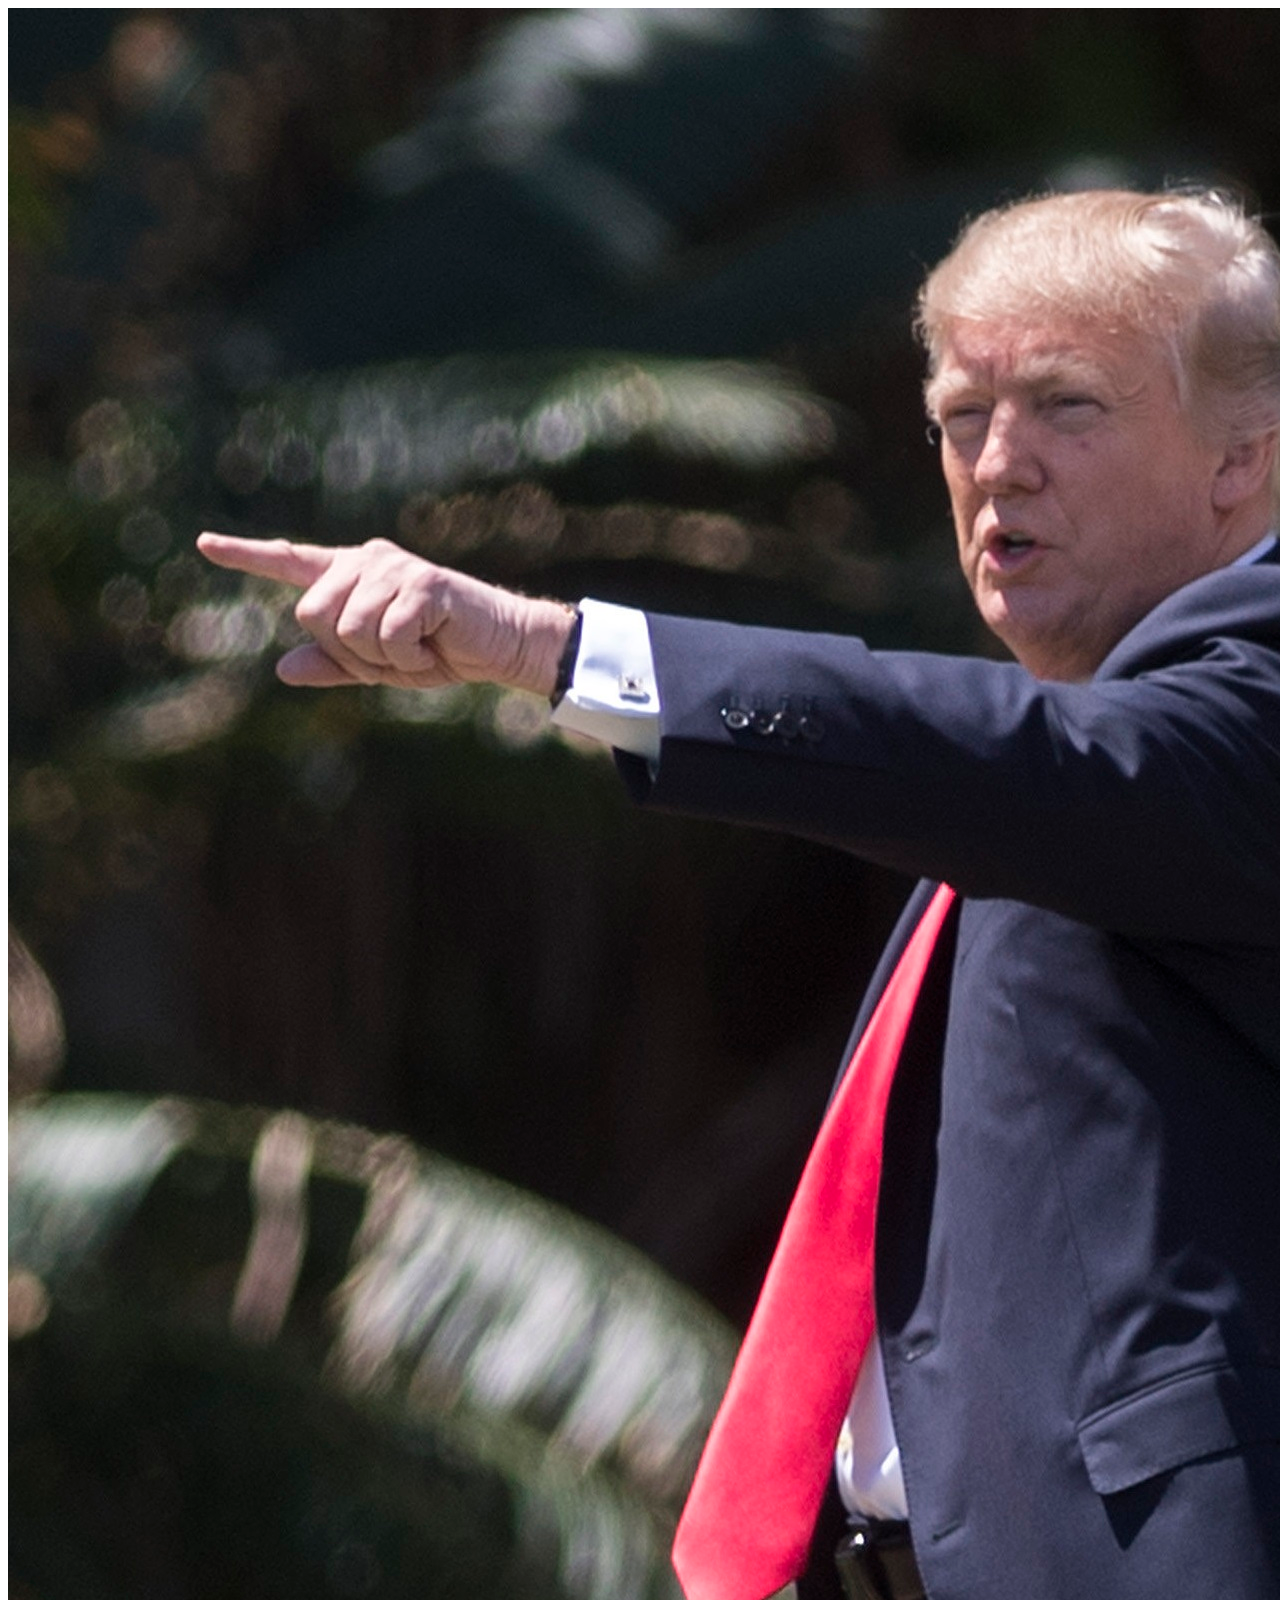
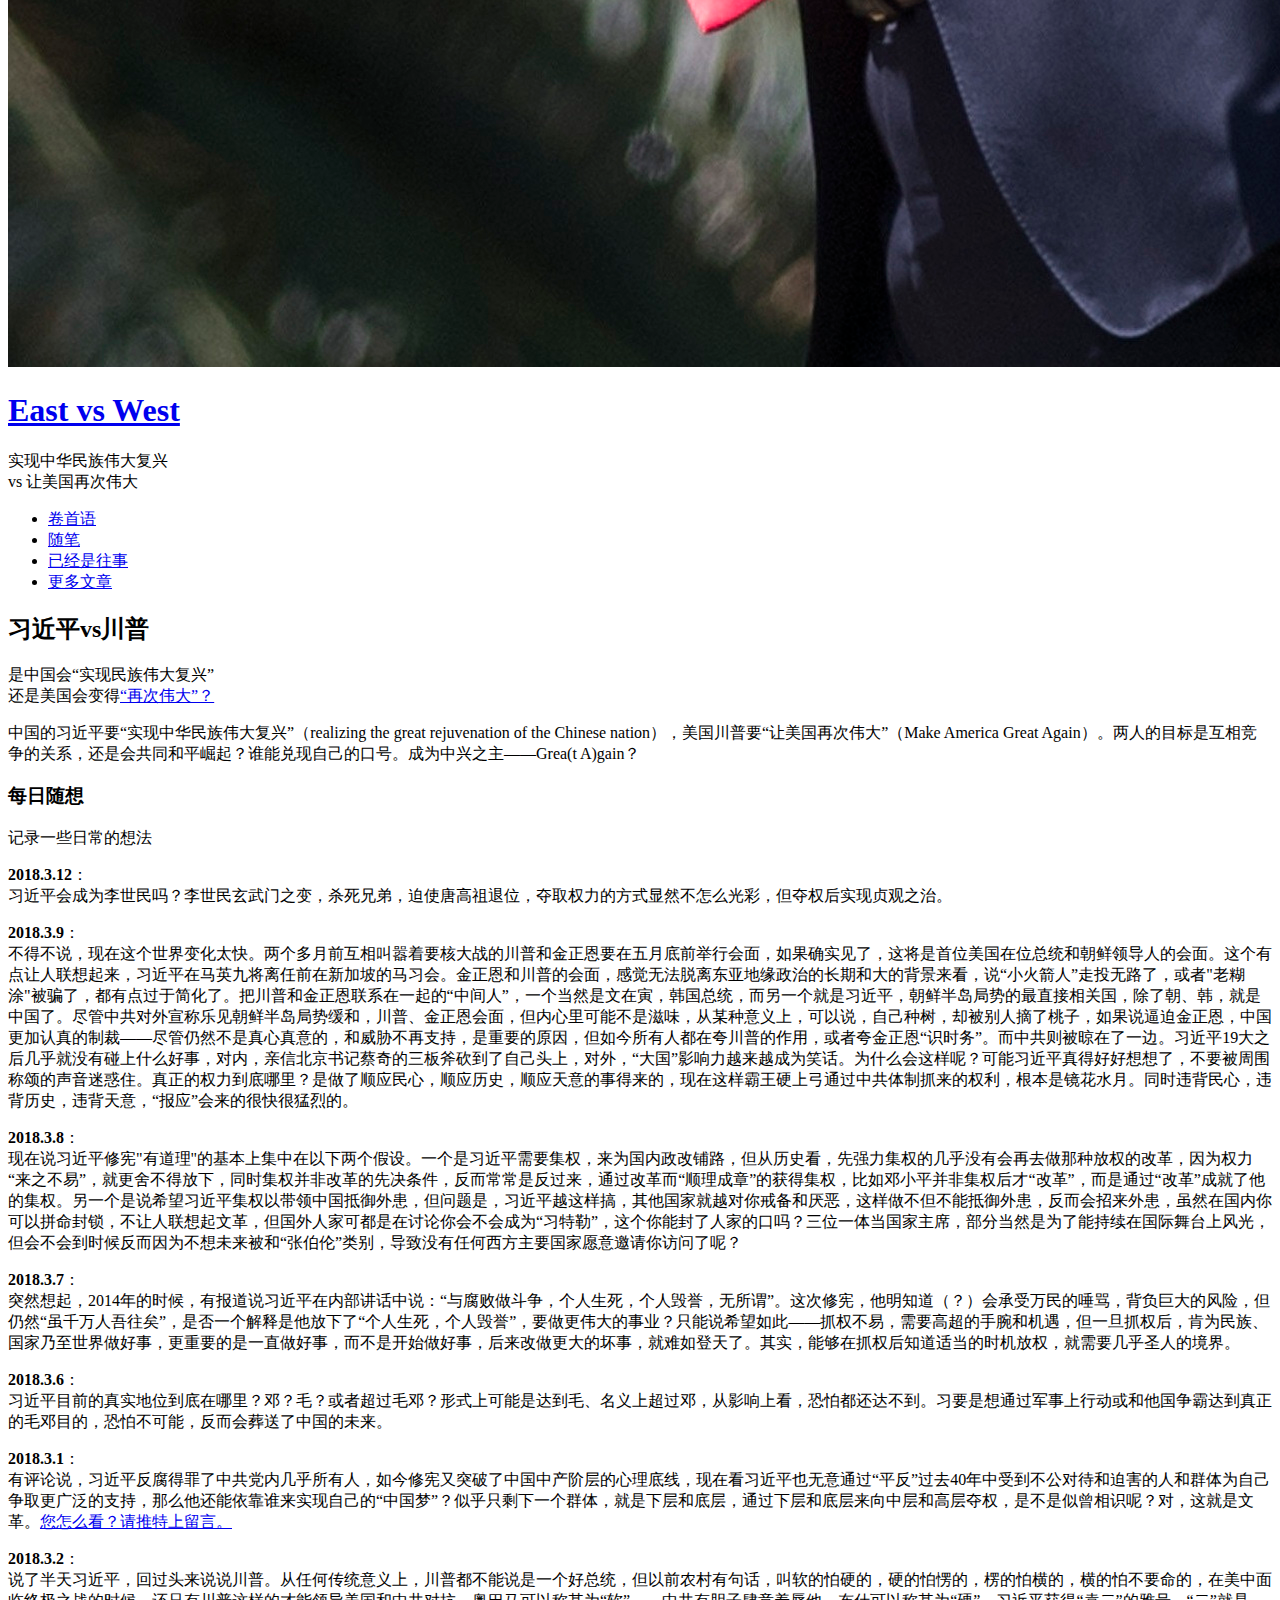
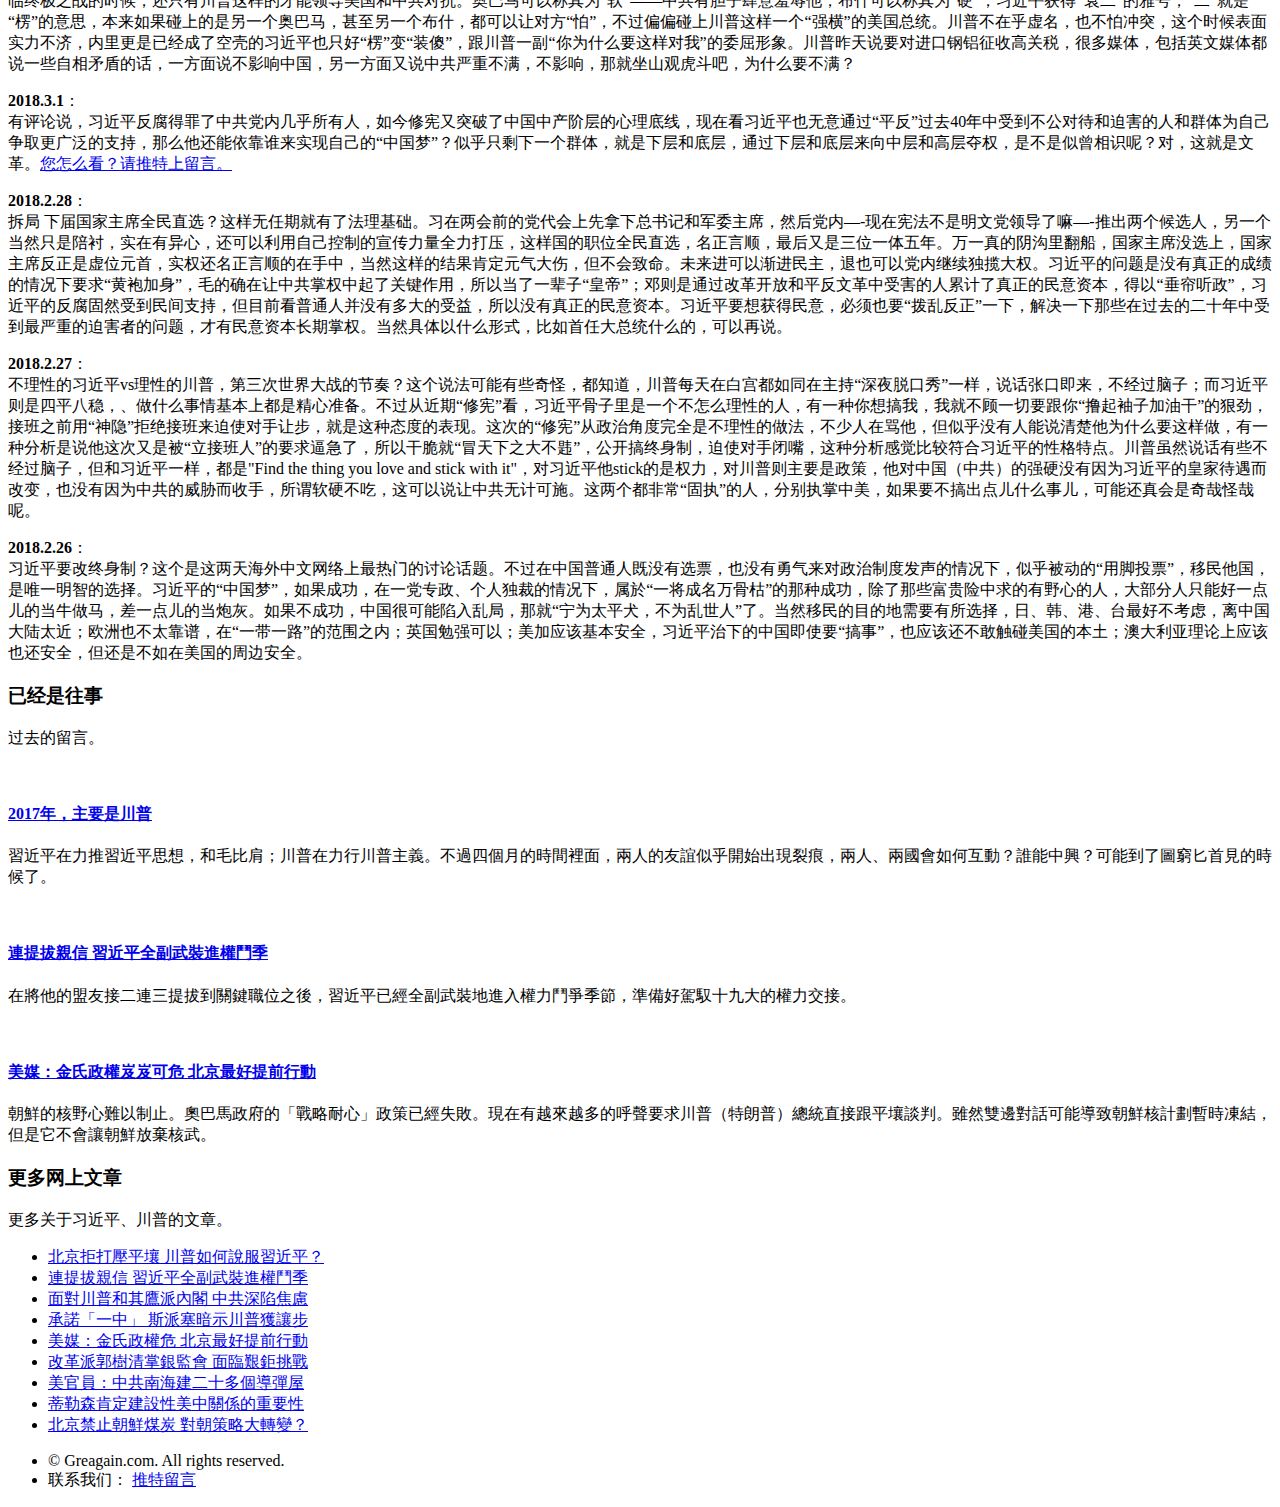
==== commit 85542b2a: "Update index.html" ====
--- a/index.html
+++ b/index.html
@@ -70,6 +70,7 @@
 										<h3>每日随想</h3>
 										<p>记录一些日常的想法</p>
 									</header>
+									<p><b>2018.3.12</b>：<br />习近平会成为李世民吗？李世民玄武门之变，杀死兄弟，迫使唐高祖退位，夺取权力的方式显然不怎么光彩，但夺权后实现贞观之治。</a></p>
 									<p><b>2018.3.9</b>：<br />不得不说，现在这个世界变化太快。两个多月前互相叫嚣着要核大战的川普和金正恩要在五月底前举行会面，如果确实见了，这将是首位美国在位总统和朝鲜领导人的会面。这个有点让人联想起来，习近平在马英九将离任前在新加坡的马习会。金正恩和川普的会面，感觉无法脱离东亚地缘政治的长期和大的背景来看，说“小火箭人”走投无路了，或者"老糊涂"被骗了，都有点过于简化了。把川普和金正恩联系在一起的“中间人”，一个当然是文在寅，韩国总统，而另一个就是习近平，朝鲜半岛局势的最直接相关国，除了朝、韩，就是中国了。尽管中共对外宣称乐见朝鲜半岛局势缓和，川普、金正恩会面，但内心里可能不是滋味，从某种意义上，可以说，自己种树，却被别人摘了桃子，如果说逼迫金正恩，中国更加认真的制裁——尽管仍然不是真心真意的，和威胁不再支持，是重要的原因，但如今所有人都在夸川普的作用，或者夸金正恩“识时务”。而中共则被晾在了一边。习近平19大之后几乎就没有碰上什么好事，对内，亲信北京书记蔡奇的三板斧砍到了自己头上，对外，“大国”影响力越来越成为笑话。为什么会这样呢？可能习近平真得好好想想了，不要被周围称颂的声音迷惑住。真正的权力到底哪里？是做了顺应民心，顺应历史，顺应天意的事得来的，现在这样霸王硬上弓通过中共体制抓来的权利，根本是镜花水月。同时违背民心，违背历史，违背天意，“报应”会来的很快很猛烈的。</a></p>
 									<p><b>2018.3.8</b>：<br />现在说习近平修宪"有道理"的基本上集中在以下两个假设。一个是习近平需要集权，来为国内政改铺路，但从历史看，先强力集权的几乎没有会再去做那种放权的改革，因为权力“来之不易”，就更舍不得放下，同时集权并非改革的先决条件，反而常常是反过来，通过改革而“顺理成章”的获得集权，比如邓小平并非集权后才“改革”，而是通过“改革”成就了他的集权。另一个是说希望习近平集权以带领中国抵御外患，但问题是，习近平越这样搞，其他国家就越对你戒备和厌恶，这样做不但不能抵御外患，反而会招来外患，虽然在国内你可以拼命封锁，不让人联想起文革，但国外人家可都是在讨论你会不会成为“习特勒”，这个你能封了人家的口吗？三位一体当国家主席，部分当然是为了能持续在国际舞台上风光，但会不会到时候反而因为不想未来被和“张伯伦”类别，导致没有任何西方主要国家愿意邀请你访问了呢？</a></p>
 									<p><b>2018.3.7</b>：<br />突然想起，2014年的时候，有报道说习近平在内部讲话中说：“与腐败做斗争，个人生死，个人毁誉，无所谓”。这次修宪，他明知道（？）会承受万民的唾骂，背负巨大的风险，但仍然“虽千万人吾往矣”，是否一个解释是他放下了“个人生死，个人毁誉”，要做更伟大的事业？只能说希望如此——抓权不易，需要高超的手腕和机遇，但一旦抓权后，肯为民族、国家乃至世界做好事，更重要的是一直做好事，而不是开始做好事，后来改做更大的坏事，就难如登天了。其实，能够在抓权后知道适当的时机放权，就需要几乎圣人的境界。</a></p>
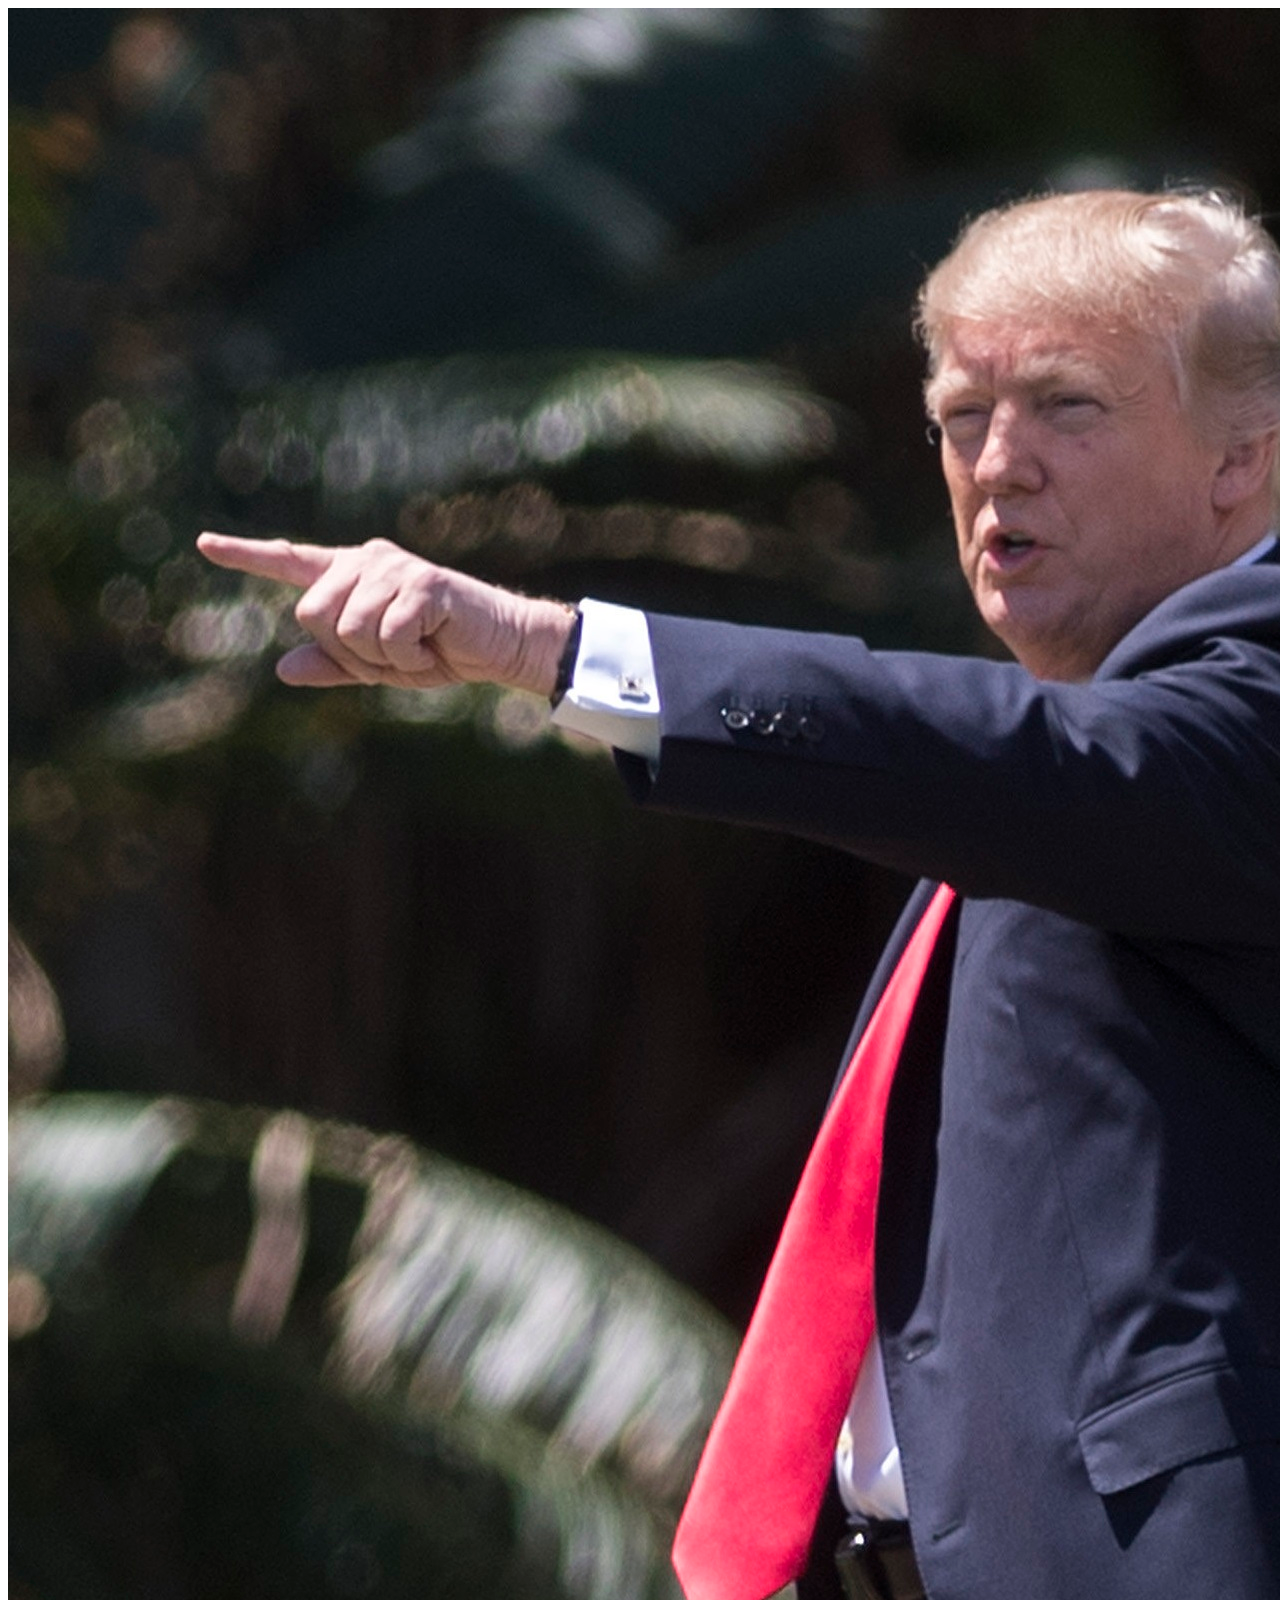
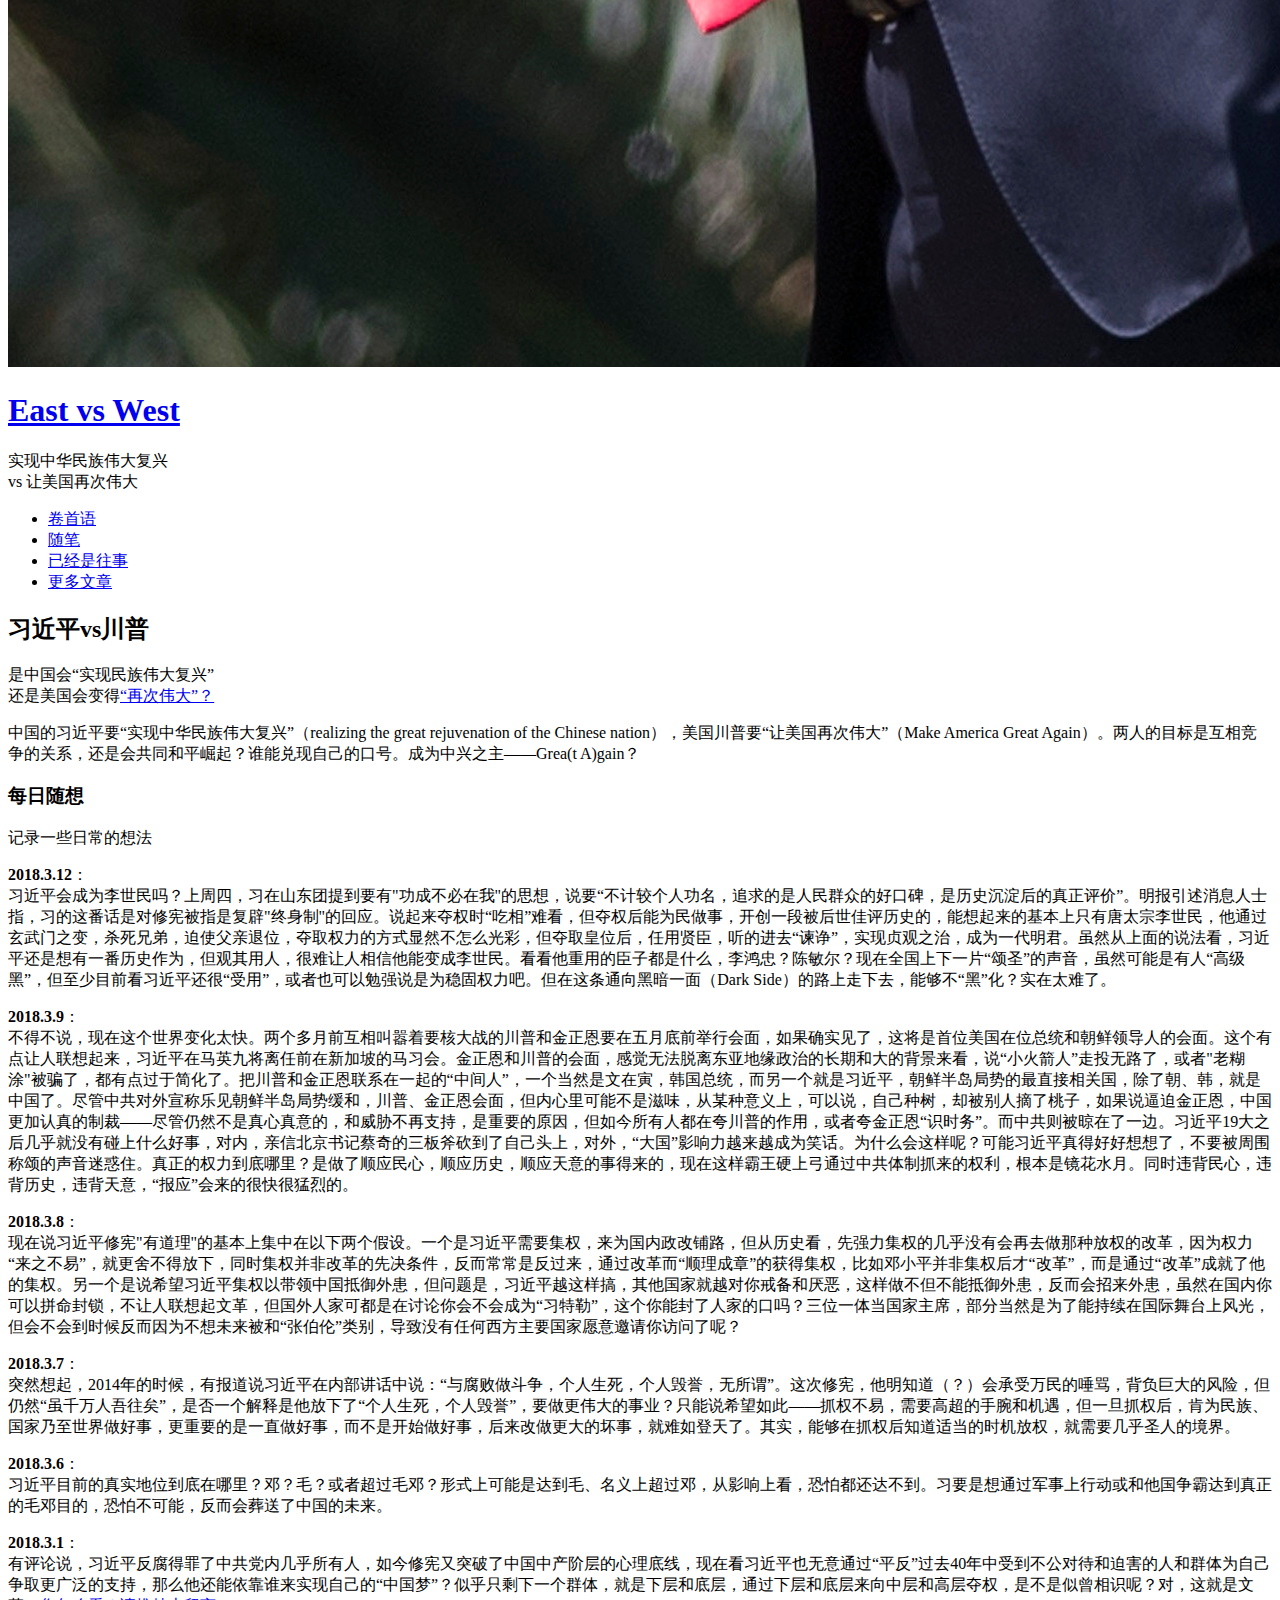
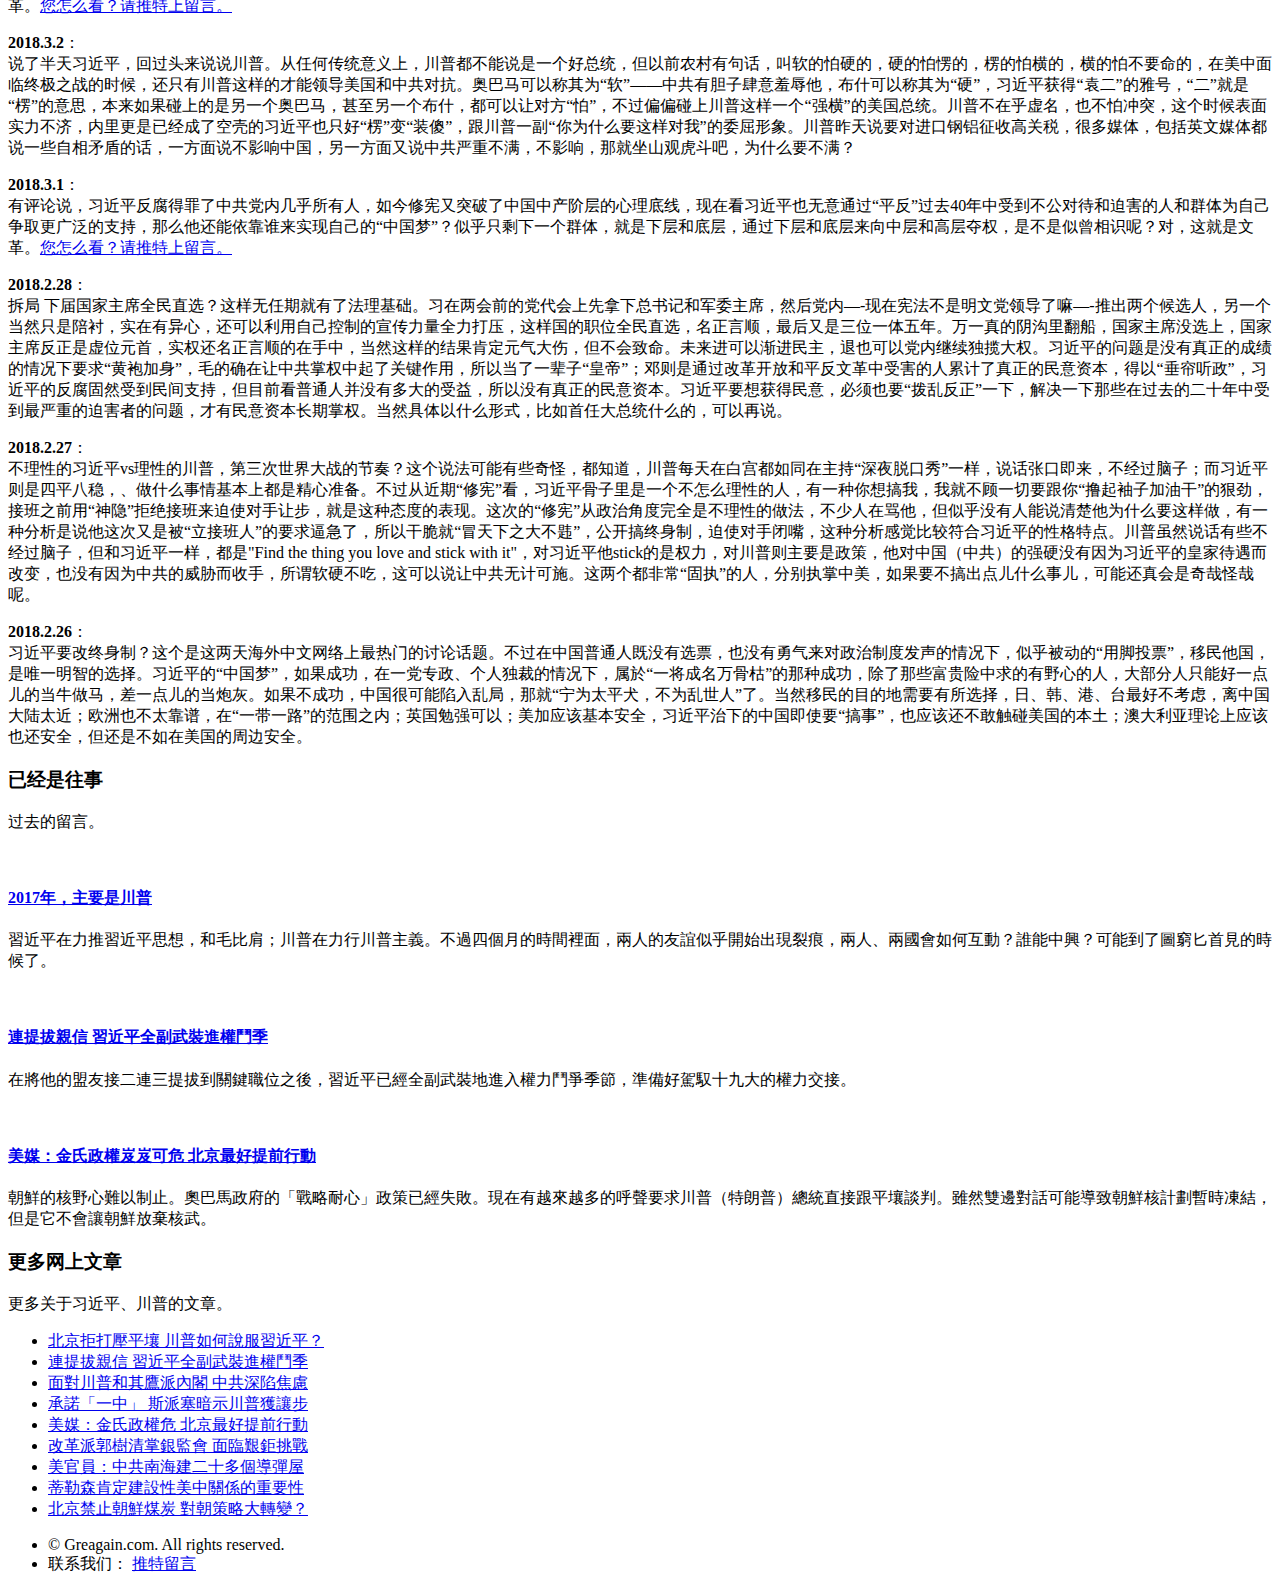
==== commit 4bed042e: "Update index.html" ====
--- a/index.html
+++ b/index.html
@@ -70,7 +70,7 @@
 										<h3>每日随想</h3>
 										<p>记录一些日常的想法</p>
 									</header>
-									<p><b>2018.3.12</b>：<br />习近平会成为李世民吗？李世民玄武门之变，杀死兄弟，迫使唐高祖退位，夺取权力的方式显然不怎么光彩，但夺权后实现贞观之治。</a></p>
+									<p><b>2018.3.12</b>：<br />习近平会成为李世民吗？上周四，习在山东团提到要有"功成不必在我"的思想，说要“不计较个人功名，追求的是人民群众的好口碑，是历史沉淀后的真正评价”。明报引述消息人士指，习的这番话是对修宪被指是复辟"终身制"的回应。说起来夺权时“吃相”难看，但夺权后能为民做事，开创一段被后世佳评历史的，能想起来的基本上只有唐太宗李世民，他通过玄武门之变，杀死兄弟，迫使父亲退位，夺取权力的方式显然不怎么光彩，但夺取皇位后，任用贤臣，听的进去“谏诤”，实现贞观之治，成为一代明君。虽然从上面的说法看，习近平还是想有一番历史作为，但观其用人，很难让人相信他能变成李世民。看看他重用的臣子都是什么，李鸿忠？陈敏尔？现在全国上下一片“颂圣”的声音，虽然可能是有人“高级黑”，但至少目前看习近平还很“受用”，或者也可以勉强说是为稳固权力吧。但在这条通向黑暗一面（Dark Side）的路上走下去，能够不“黑”化？实在太难了。</a></p>
 									<p><b>2018.3.9</b>：<br />不得不说，现在这个世界变化太快。两个多月前互相叫嚣着要核大战的川普和金正恩要在五月底前举行会面，如果确实见了，这将是首位美国在位总统和朝鲜领导人的会面。这个有点让人联想起来，习近平在马英九将离任前在新加坡的马习会。金正恩和川普的会面，感觉无法脱离东亚地缘政治的长期和大的背景来看，说“小火箭人”走投无路了，或者"老糊涂"被骗了，都有点过于简化了。把川普和金正恩联系在一起的“中间人”，一个当然是文在寅，韩国总统，而另一个就是习近平，朝鲜半岛局势的最直接相关国，除了朝、韩，就是中国了。尽管中共对外宣称乐见朝鲜半岛局势缓和，川普、金正恩会面，但内心里可能不是滋味，从某种意义上，可以说，自己种树，却被别人摘了桃子，如果说逼迫金正恩，中国更加认真的制裁——尽管仍然不是真心真意的，和威胁不再支持，是重要的原因，但如今所有人都在夸川普的作用，或者夸金正恩“识时务”。而中共则被晾在了一边。习近平19大之后几乎就没有碰上什么好事，对内，亲信北京书记蔡奇的三板斧砍到了自己头上，对外，“大国”影响力越来越成为笑话。为什么会这样呢？可能习近平真得好好想想了，不要被周围称颂的声音迷惑住。真正的权力到底哪里？是做了顺应民心，顺应历史，顺应天意的事得来的，现在这样霸王硬上弓通过中共体制抓来的权利，根本是镜花水月。同时违背民心，违背历史，违背天意，“报应”会来的很快很猛烈的。</a></p>
 									<p><b>2018.3.8</b>：<br />现在说习近平修宪"有道理"的基本上集中在以下两个假设。一个是习近平需要集权，来为国内政改铺路，但从历史看，先强力集权的几乎没有会再去做那种放权的改革，因为权力“来之不易”，就更舍不得放下，同时集权并非改革的先决条件，反而常常是反过来，通过改革而“顺理成章”的获得集权，比如邓小平并非集权后才“改革”，而是通过“改革”成就了他的集权。另一个是说希望习近平集权以带领中国抵御外患，但问题是，习近平越这样搞，其他国家就越对你戒备和厌恶，这样做不但不能抵御外患，反而会招来外患，虽然在国内你可以拼命封锁，不让人联想起文革，但国外人家可都是在讨论你会不会成为“习特勒”，这个你能封了人家的口吗？三位一体当国家主席，部分当然是为了能持续在国际舞台上风光，但会不会到时候反而因为不想未来被和“张伯伦”类别，导致没有任何西方主要国家愿意邀请你访问了呢？</a></p>
 									<p><b>2018.3.7</b>：<br />突然想起，2014年的时候，有报道说习近平在内部讲话中说：“与腐败做斗争，个人生死，个人毁誉，无所谓”。这次修宪，他明知道（？）会承受万民的唾骂，背负巨大的风险，但仍然“虽千万人吾往矣”，是否一个解释是他放下了“个人生死，个人毁誉”，要做更伟大的事业？只能说希望如此——抓权不易，需要高超的手腕和机遇，但一旦抓权后，肯为民族、国家乃至世界做好事，更重要的是一直做好事，而不是开始做好事，后来改做更大的坏事，就难如登天了。其实，能够在抓权后知道适当的时机放权，就需要几乎圣人的境界。</a></p>
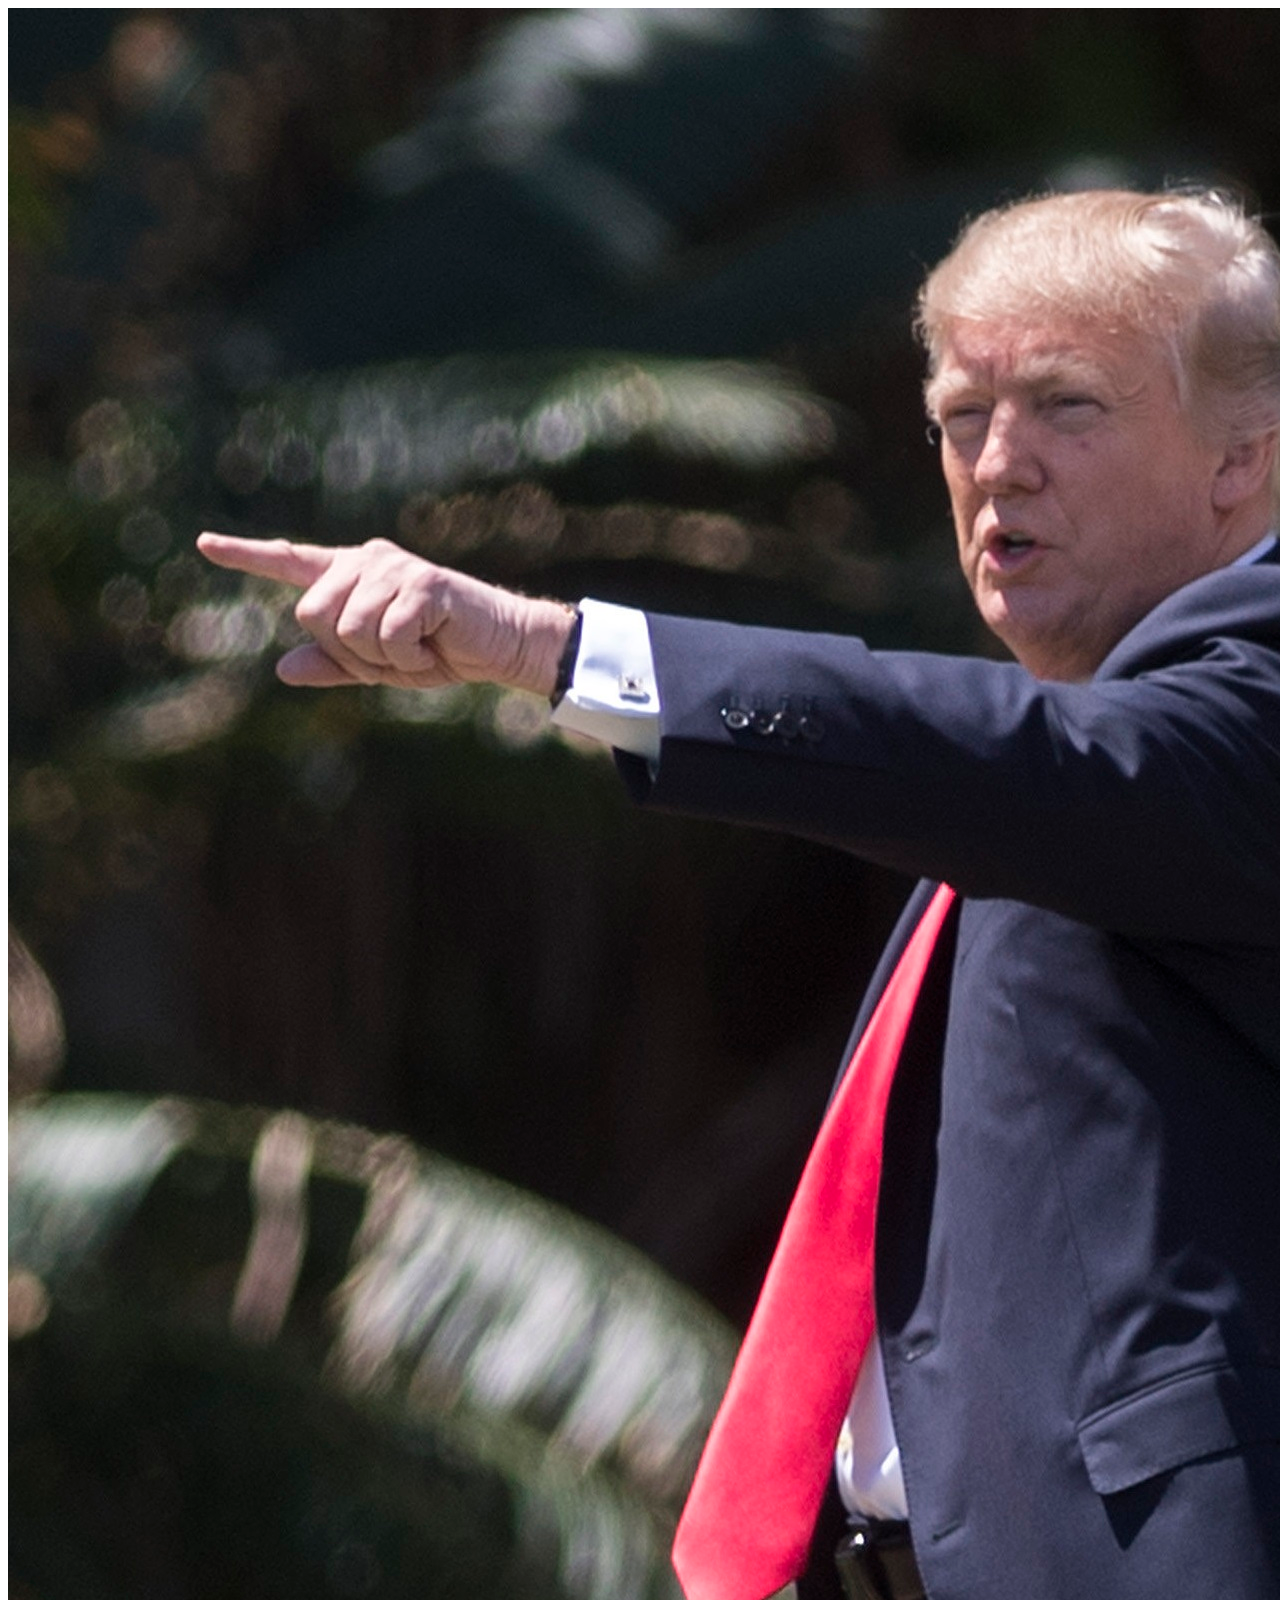
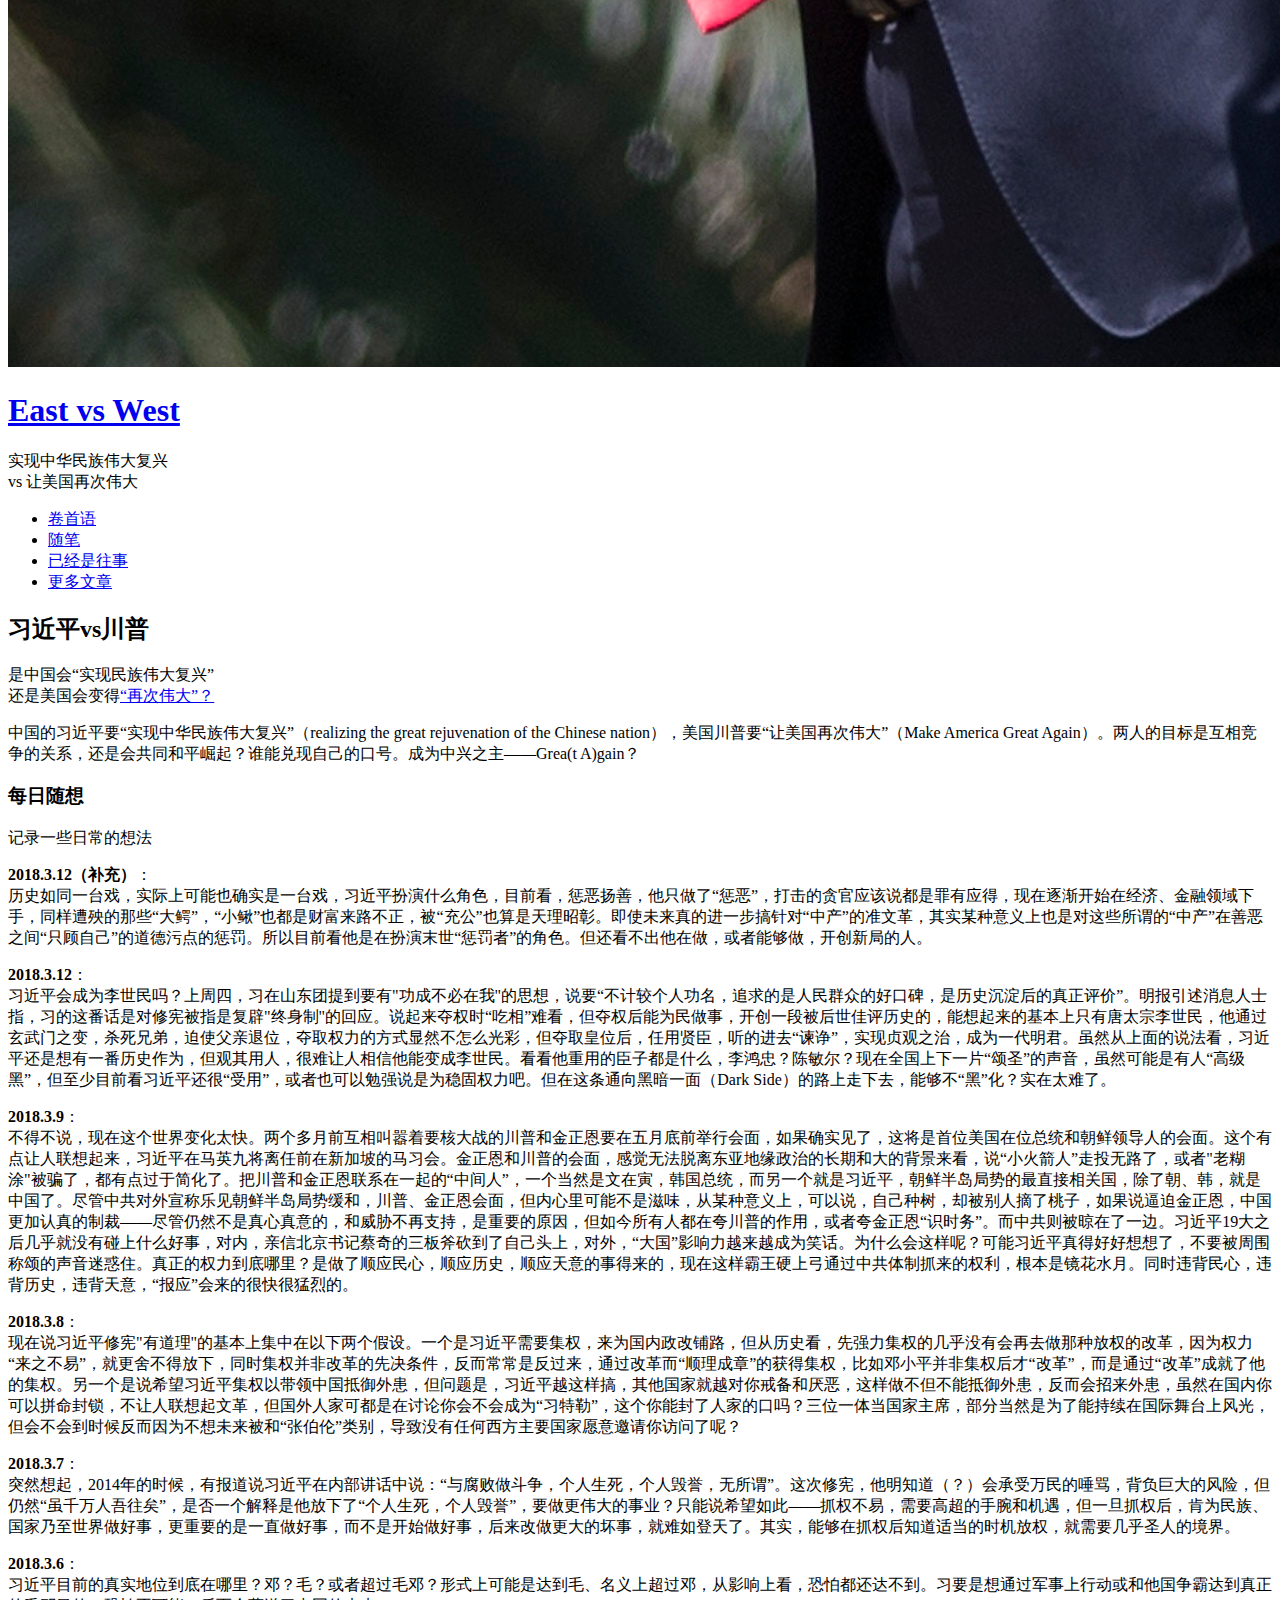
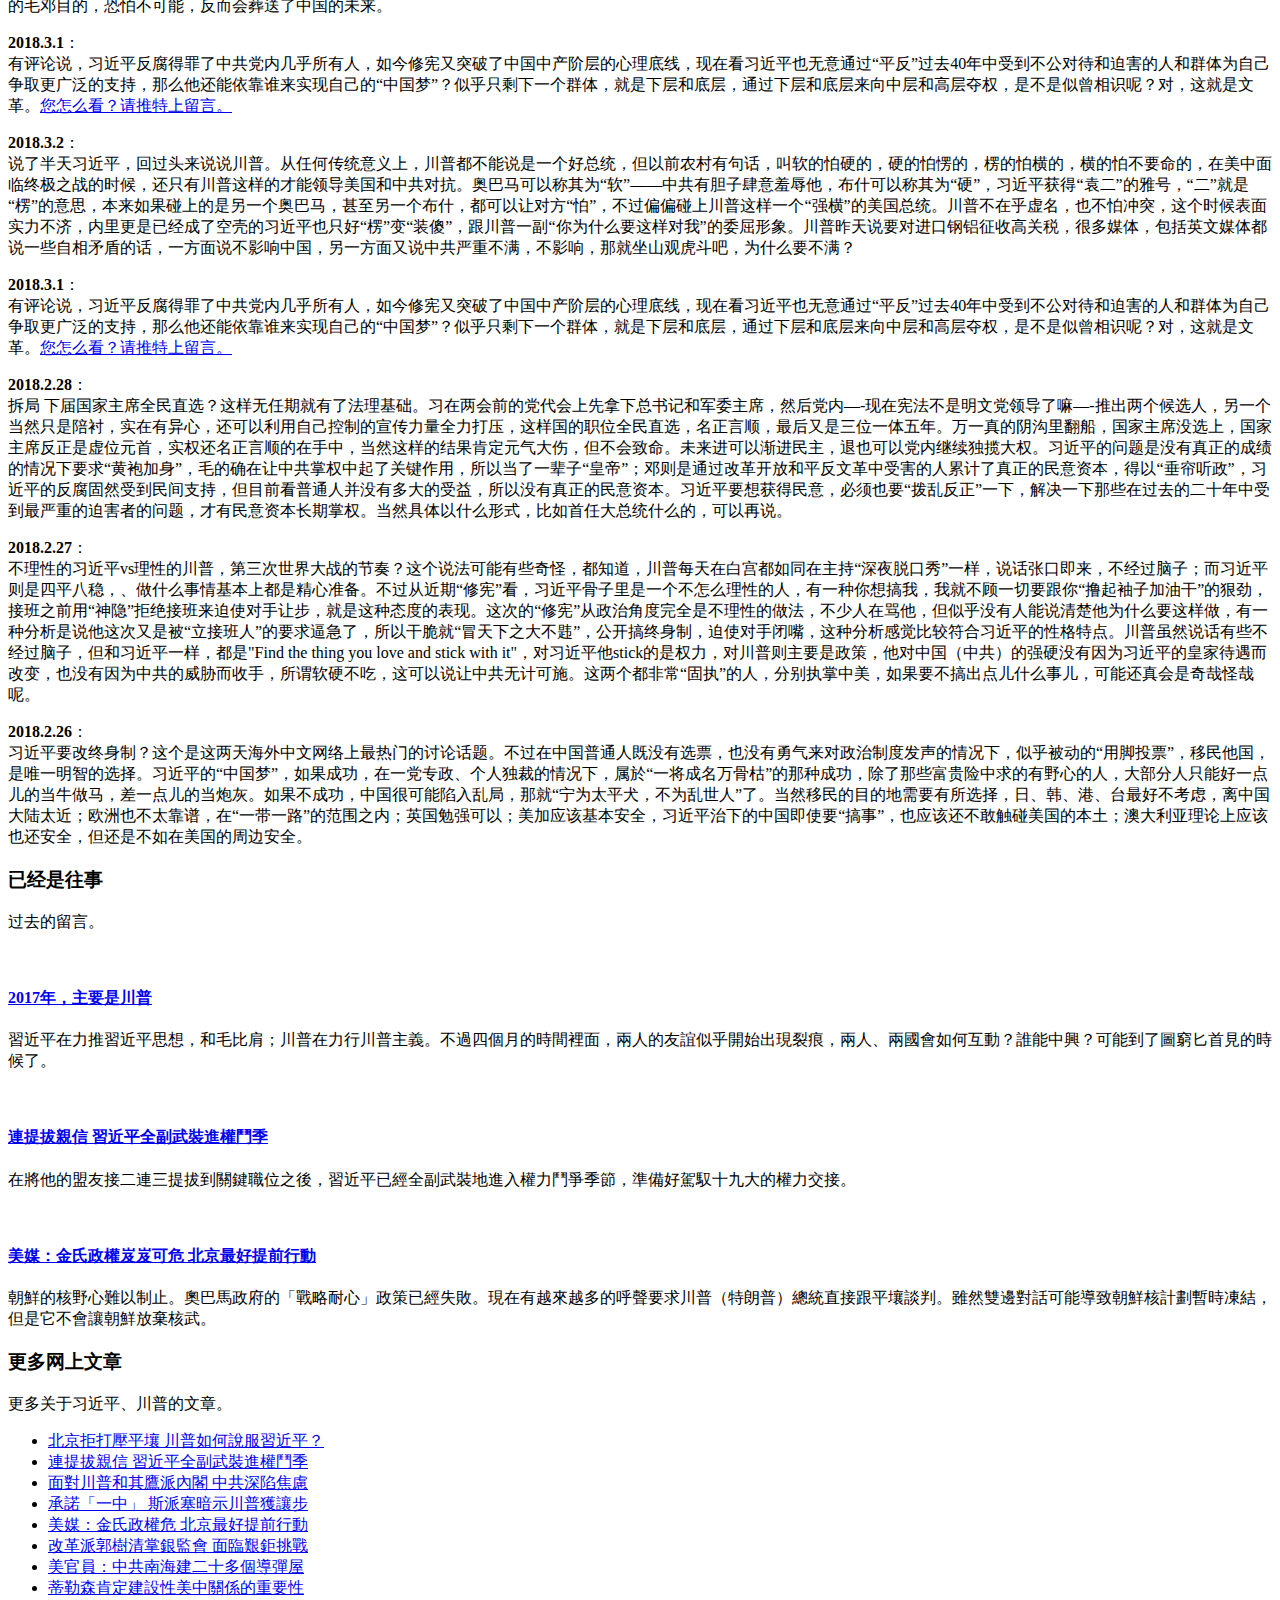
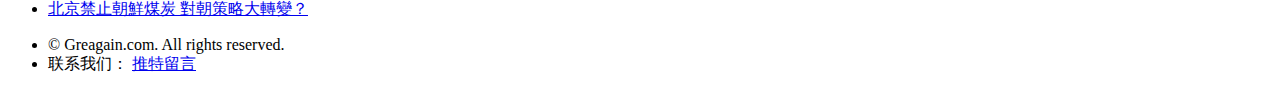
==== commit 92a5a245: "Update index.html" ====
--- a/index.html
+++ b/index.html
@@ -70,6 +70,7 @@
 										<h3>每日随想</h3>
 										<p>记录一些日常的想法</p>
 									</header>
+									<p><b>2018.3.12（补充）</b>：<br />历史如同一台戏，实际上可能也确实是一台戏，习近平扮演什么角色，目前看，惩恶扬善，他只做了“惩恶”，打击的贪官应该说都是罪有应得，现在逐渐开始在经济、金融领域下手，同样遭殃的那些“大鳄”，“小鳅”也都是财富来路不正，被“充公”也算是天理昭彰。即使未来真的进一步搞针对“中产”的准文革，其实某种意义上也是对这些所谓的“中产”在善恶之间“只顾自己”的道德污点的惩罚。所以目前看他是在扮演末世“惩罚者”的角色。但还看不出他在做，或者能够做，开创新局的人。</a></p>
 									<p><b>2018.3.12</b>：<br />习近平会成为李世民吗？上周四，习在山东团提到要有"功成不必在我"的思想，说要“不计较个人功名，追求的是人民群众的好口碑，是历史沉淀后的真正评价”。明报引述消息人士指，习的这番话是对修宪被指是复辟"终身制"的回应。说起来夺权时“吃相”难看，但夺权后能为民做事，开创一段被后世佳评历史的，能想起来的基本上只有唐太宗李世民，他通过玄武门之变，杀死兄弟，迫使父亲退位，夺取权力的方式显然不怎么光彩，但夺取皇位后，任用贤臣，听的进去“谏诤”，实现贞观之治，成为一代明君。虽然从上面的说法看，习近平还是想有一番历史作为，但观其用人，很难让人相信他能变成李世民。看看他重用的臣子都是什么，李鸿忠？陈敏尔？现在全国上下一片“颂圣”的声音，虽然可能是有人“高级黑”，但至少目前看习近平还很“受用”，或者也可以勉强说是为稳固权力吧。但在这条通向黑暗一面（Dark Side）的路上走下去，能够不“黑”化？实在太难了。</a></p>
 									<p><b>2018.3.9</b>：<br />不得不说，现在这个世界变化太快。两个多月前互相叫嚣着要核大战的川普和金正恩要在五月底前举行会面，如果确实见了，这将是首位美国在位总统和朝鲜领导人的会面。这个有点让人联想起来，习近平在马英九将离任前在新加坡的马习会。金正恩和川普的会面，感觉无法脱离东亚地缘政治的长期和大的背景来看，说“小火箭人”走投无路了，或者"老糊涂"被骗了，都有点过于简化了。把川普和金正恩联系在一起的“中间人”，一个当然是文在寅，韩国总统，而另一个就是习近平，朝鲜半岛局势的最直接相关国，除了朝、韩，就是中国了。尽管中共对外宣称乐见朝鲜半岛局势缓和，川普、金正恩会面，但内心里可能不是滋味，从某种意义上，可以说，自己种树，却被别人摘了桃子，如果说逼迫金正恩，中国更加认真的制裁——尽管仍然不是真心真意的，和威胁不再支持，是重要的原因，但如今所有人都在夸川普的作用，或者夸金正恩“识时务”。而中共则被晾在了一边。习近平19大之后几乎就没有碰上什么好事，对内，亲信北京书记蔡奇的三板斧砍到了自己头上，对外，“大国”影响力越来越成为笑话。为什么会这样呢？可能习近平真得好好想想了，不要被周围称颂的声音迷惑住。真正的权力到底哪里？是做了顺应民心，顺应历史，顺应天意的事得来的，现在这样霸王硬上弓通过中共体制抓来的权利，根本是镜花水月。同时违背民心，违背历史，违背天意，“报应”会来的很快很猛烈的。</a></p>
 									<p><b>2018.3.8</b>：<br />现在说习近平修宪"有道理"的基本上集中在以下两个假设。一个是习近平需要集权，来为国内政改铺路，但从历史看，先强力集权的几乎没有会再去做那种放权的改革，因为权力“来之不易”，就更舍不得放下，同时集权并非改革的先决条件，反而常常是反过来，通过改革而“顺理成章”的获得集权，比如邓小平并非集权后才“改革”，而是通过“改革”成就了他的集权。另一个是说希望习近平集权以带领中国抵御外患，但问题是，习近平越这样搞，其他国家就越对你戒备和厌恶，这样做不但不能抵御外患，反而会招来外患，虽然在国内你可以拼命封锁，不让人联想起文革，但国外人家可都是在讨论你会不会成为“习特勒”，这个你能封了人家的口吗？三位一体当国家主席，部分当然是为了能持续在国际舞台上风光，但会不会到时候反而因为不想未来被和“张伯伦”类别，导致没有任何西方主要国家愿意邀请你访问了呢？</a></p>
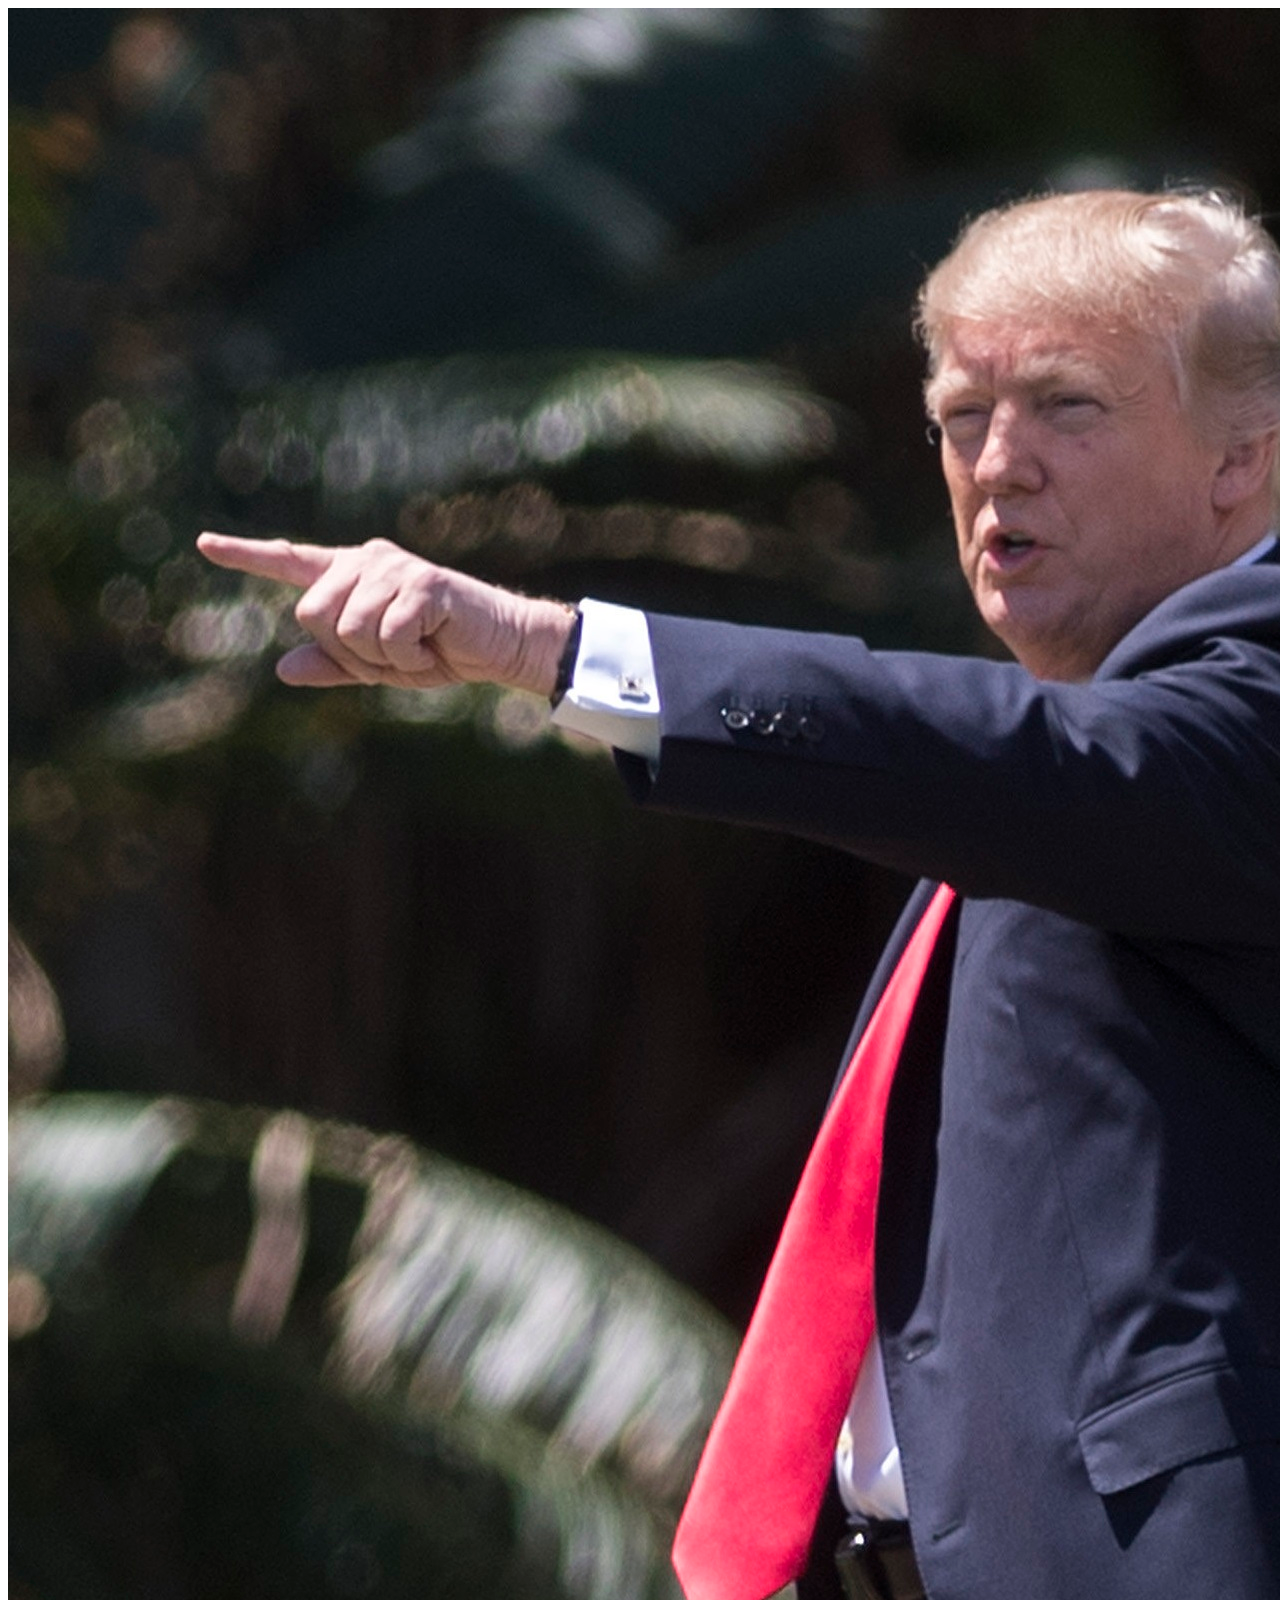
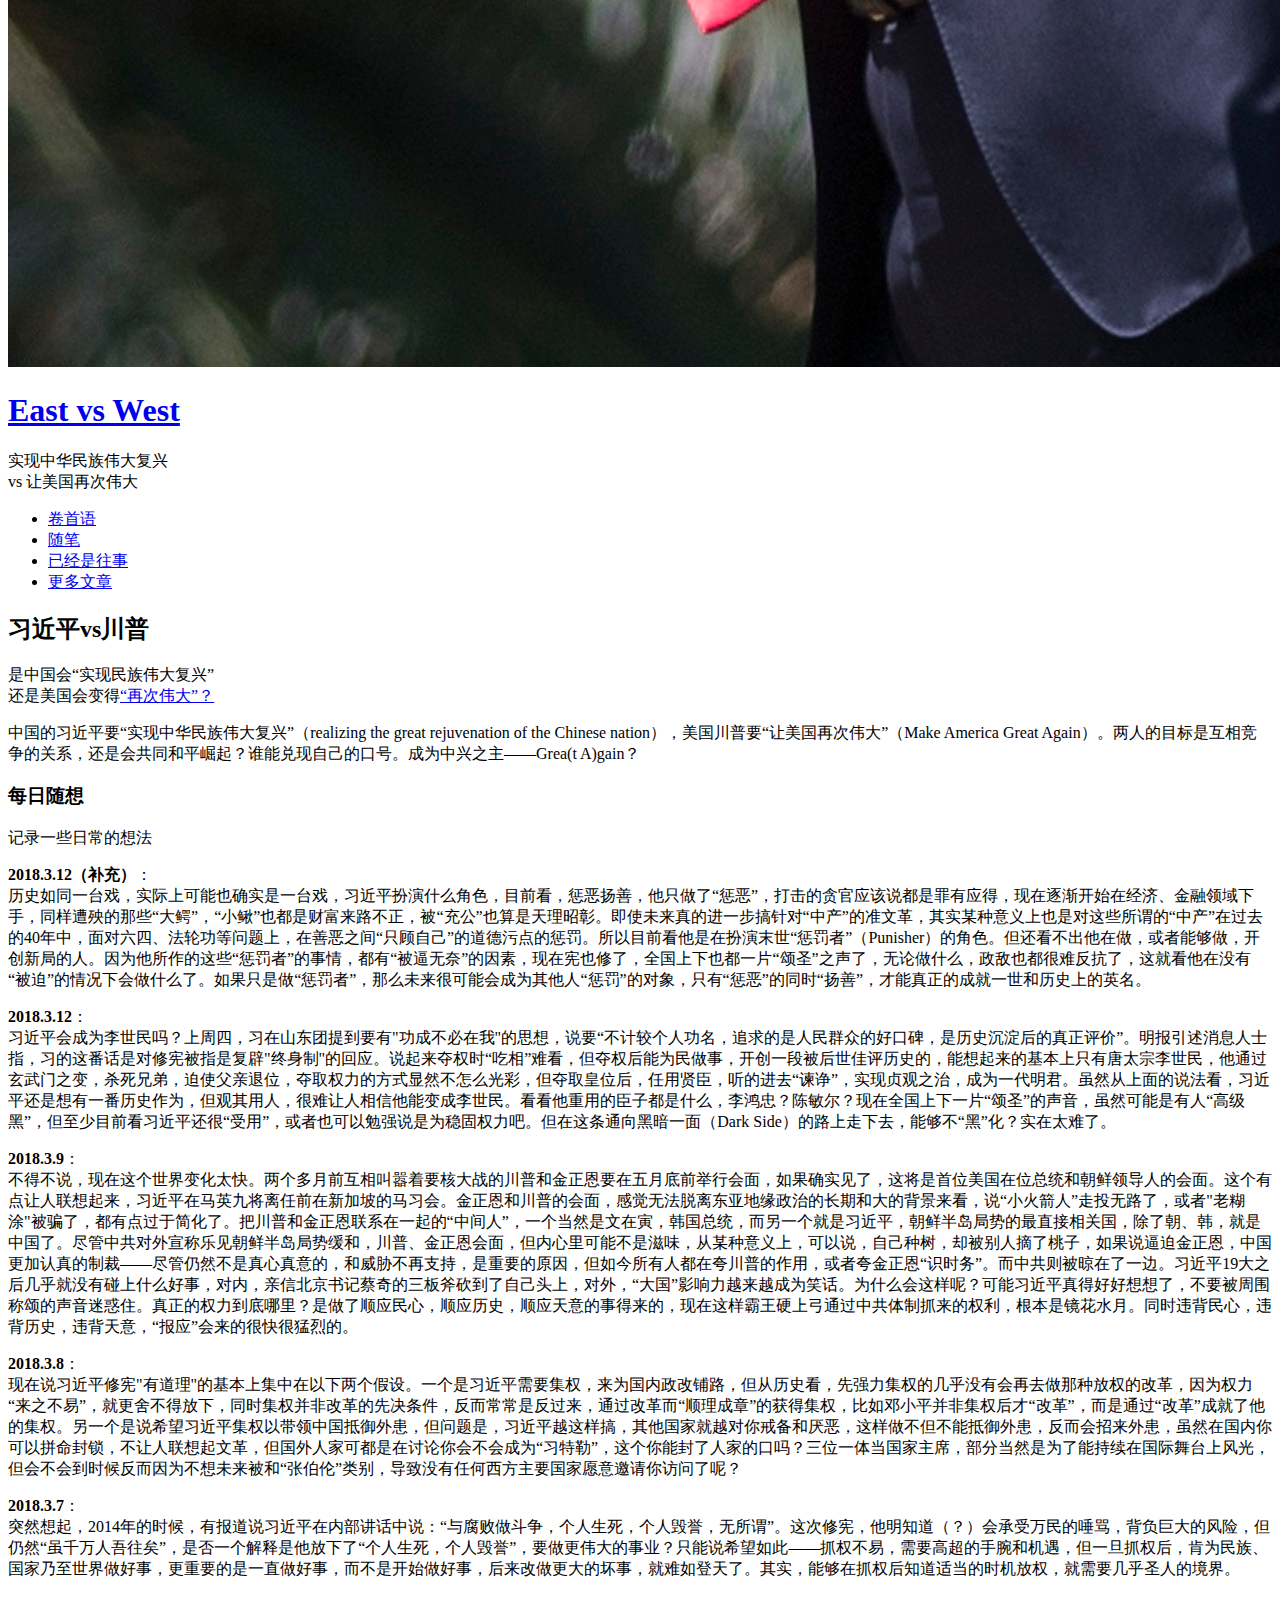
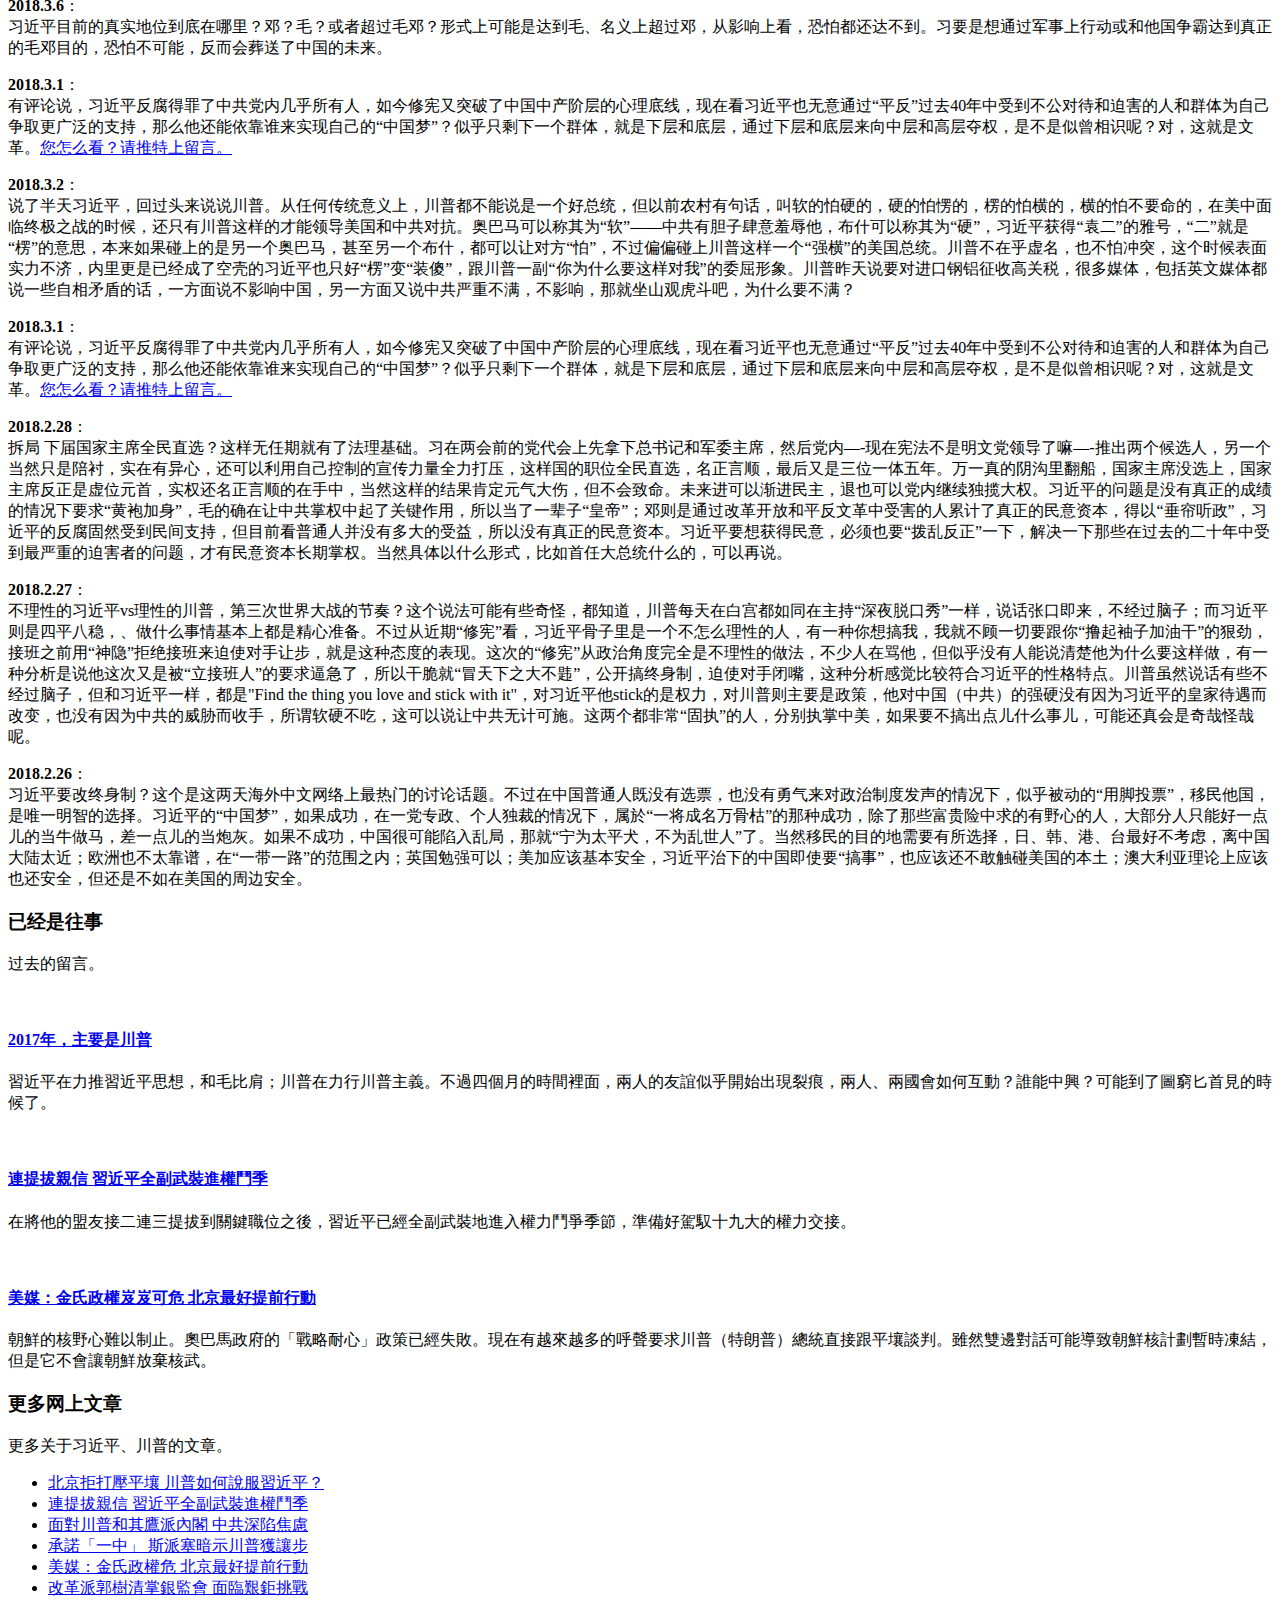
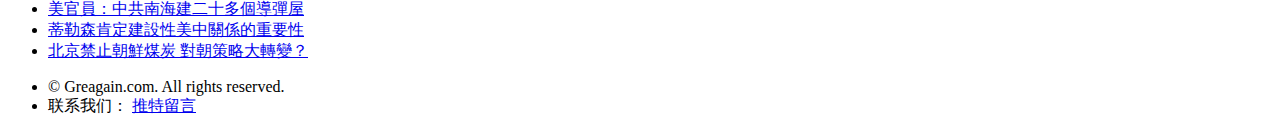
==== commit 0068172c: "Update index.html" ====
--- a/index.html
+++ b/index.html
@@ -70,7 +70,7 @@
 										<h3>每日随想</h3>
 										<p>记录一些日常的想法</p>
 									</header>
-									<p><b>2018.3.12（补充）</b>：<br />历史如同一台戏，实际上可能也确实是一台戏，习近平扮演什么角色，目前看，惩恶扬善，他只做了“惩恶”，打击的贪官应该说都是罪有应得，现在逐渐开始在经济、金融领域下手，同样遭殃的那些“大鳄”，“小鳅”也都是财富来路不正，被“充公”也算是天理昭彰。即使未来真的进一步搞针对“中产”的准文革，其实某种意义上也是对这些所谓的“中产”在善恶之间“只顾自己”的道德污点的惩罚。所以目前看他是在扮演末世“惩罚者”的角色。但还看不出他在做，或者能够做，开创新局的人。</a></p>
+									<p><b>2018.3.12（补充）</b>：<br />历史如同一台戏，实际上可能也确实是一台戏，习近平扮演什么角色，目前看，惩恶扬善，他只做了“惩恶”，打击的贪官应该说都是罪有应得，现在逐渐开始在经济、金融领域下手，同样遭殃的那些“大鳄”，“小鳅”也都是财富来路不正，被“充公”也算是天理昭彰。即使未来真的进一步搞针对“中产”的准文革，其实某种意义上也是对这些所谓的“中产”在过去的40年中，面对六四、法轮功等问题上，在善恶之间“只顾自己”的道德污点的惩罚。所以目前看他是在扮演末世“惩罚者”（Punisher）的角色。但还看不出他在做，或者能够做，开创新局的人。因为他所作的这些“惩罚者”的事情，都有“被逼无奈”的因素，现在宪也修了，全国上下也都一片“颂圣”之声了，无论做什么，政敌也都很难反抗了，这就看他在没有“被迫”的情况下会做什么了。如果只是做“惩罚者”，那么未来很可能会成为其他人“惩罚”的对象，只有“惩恶”的同时“扬善”，才能真正的成就一世和历史上的英名。</a></p>
 									<p><b>2018.3.12</b>：<br />习近平会成为李世民吗？上周四，习在山东团提到要有"功成不必在我"的思想，说要“不计较个人功名，追求的是人民群众的好口碑，是历史沉淀后的真正评价”。明报引述消息人士指，习的这番话是对修宪被指是复辟"终身制"的回应。说起来夺权时“吃相”难看，但夺权后能为民做事，开创一段被后世佳评历史的，能想起来的基本上只有唐太宗李世民，他通过玄武门之变，杀死兄弟，迫使父亲退位，夺取权力的方式显然不怎么光彩，但夺取皇位后，任用贤臣，听的进去“谏诤”，实现贞观之治，成为一代明君。虽然从上面的说法看，习近平还是想有一番历史作为，但观其用人，很难让人相信他能变成李世民。看看他重用的臣子都是什么，李鸿忠？陈敏尔？现在全国上下一片“颂圣”的声音，虽然可能是有人“高级黑”，但至少目前看习近平还很“受用”，或者也可以勉强说是为稳固权力吧。但在这条通向黑暗一面（Dark Side）的路上走下去，能够不“黑”化？实在太难了。</a></p>
 									<p><b>2018.3.9</b>：<br />不得不说，现在这个世界变化太快。两个多月前互相叫嚣着要核大战的川普和金正恩要在五月底前举行会面，如果确实见了，这将是首位美国在位总统和朝鲜领导人的会面。这个有点让人联想起来，习近平在马英九将离任前在新加坡的马习会。金正恩和川普的会面，感觉无法脱离东亚地缘政治的长期和大的背景来看，说“小火箭人”走投无路了，或者"老糊涂"被骗了，都有点过于简化了。把川普和金正恩联系在一起的“中间人”，一个当然是文在寅，韩国总统，而另一个就是习近平，朝鲜半岛局势的最直接相关国，除了朝、韩，就是中国了。尽管中共对外宣称乐见朝鲜半岛局势缓和，川普、金正恩会面，但内心里可能不是滋味，从某种意义上，可以说，自己种树，却被别人摘了桃子，如果说逼迫金正恩，中国更加认真的制裁——尽管仍然不是真心真意的，和威胁不再支持，是重要的原因，但如今所有人都在夸川普的作用，或者夸金正恩“识时务”。而中共则被晾在了一边。习近平19大之后几乎就没有碰上什么好事，对内，亲信北京书记蔡奇的三板斧砍到了自己头上，对外，“大国”影响力越来越成为笑话。为什么会这样呢？可能习近平真得好好想想了，不要被周围称颂的声音迷惑住。真正的权力到底哪里？是做了顺应民心，顺应历史，顺应天意的事得来的，现在这样霸王硬上弓通过中共体制抓来的权利，根本是镜花水月。同时违背民心，违背历史，违背天意，“报应”会来的很快很猛烈的。</a></p>
 									<p><b>2018.3.8</b>：<br />现在说习近平修宪"有道理"的基本上集中在以下两个假设。一个是习近平需要集权，来为国内政改铺路，但从历史看，先强力集权的几乎没有会再去做那种放权的改革，因为权力“来之不易”，就更舍不得放下，同时集权并非改革的先决条件，反而常常是反过来，通过改革而“顺理成章”的获得集权，比如邓小平并非集权后才“改革”，而是通过“改革”成就了他的集权。另一个是说希望习近平集权以带领中国抵御外患，但问题是，习近平越这样搞，其他国家就越对你戒备和厌恶，这样做不但不能抵御外患，反而会招来外患，虽然在国内你可以拼命封锁，不让人联想起文革，但国外人家可都是在讨论你会不会成为“习特勒”，这个你能封了人家的口吗？三位一体当国家主席，部分当然是为了能持续在国际舞台上风光，但会不会到时候反而因为不想未来被和“张伯伦”类别，导致没有任何西方主要国家愿意邀请你访问了呢？</a></p>
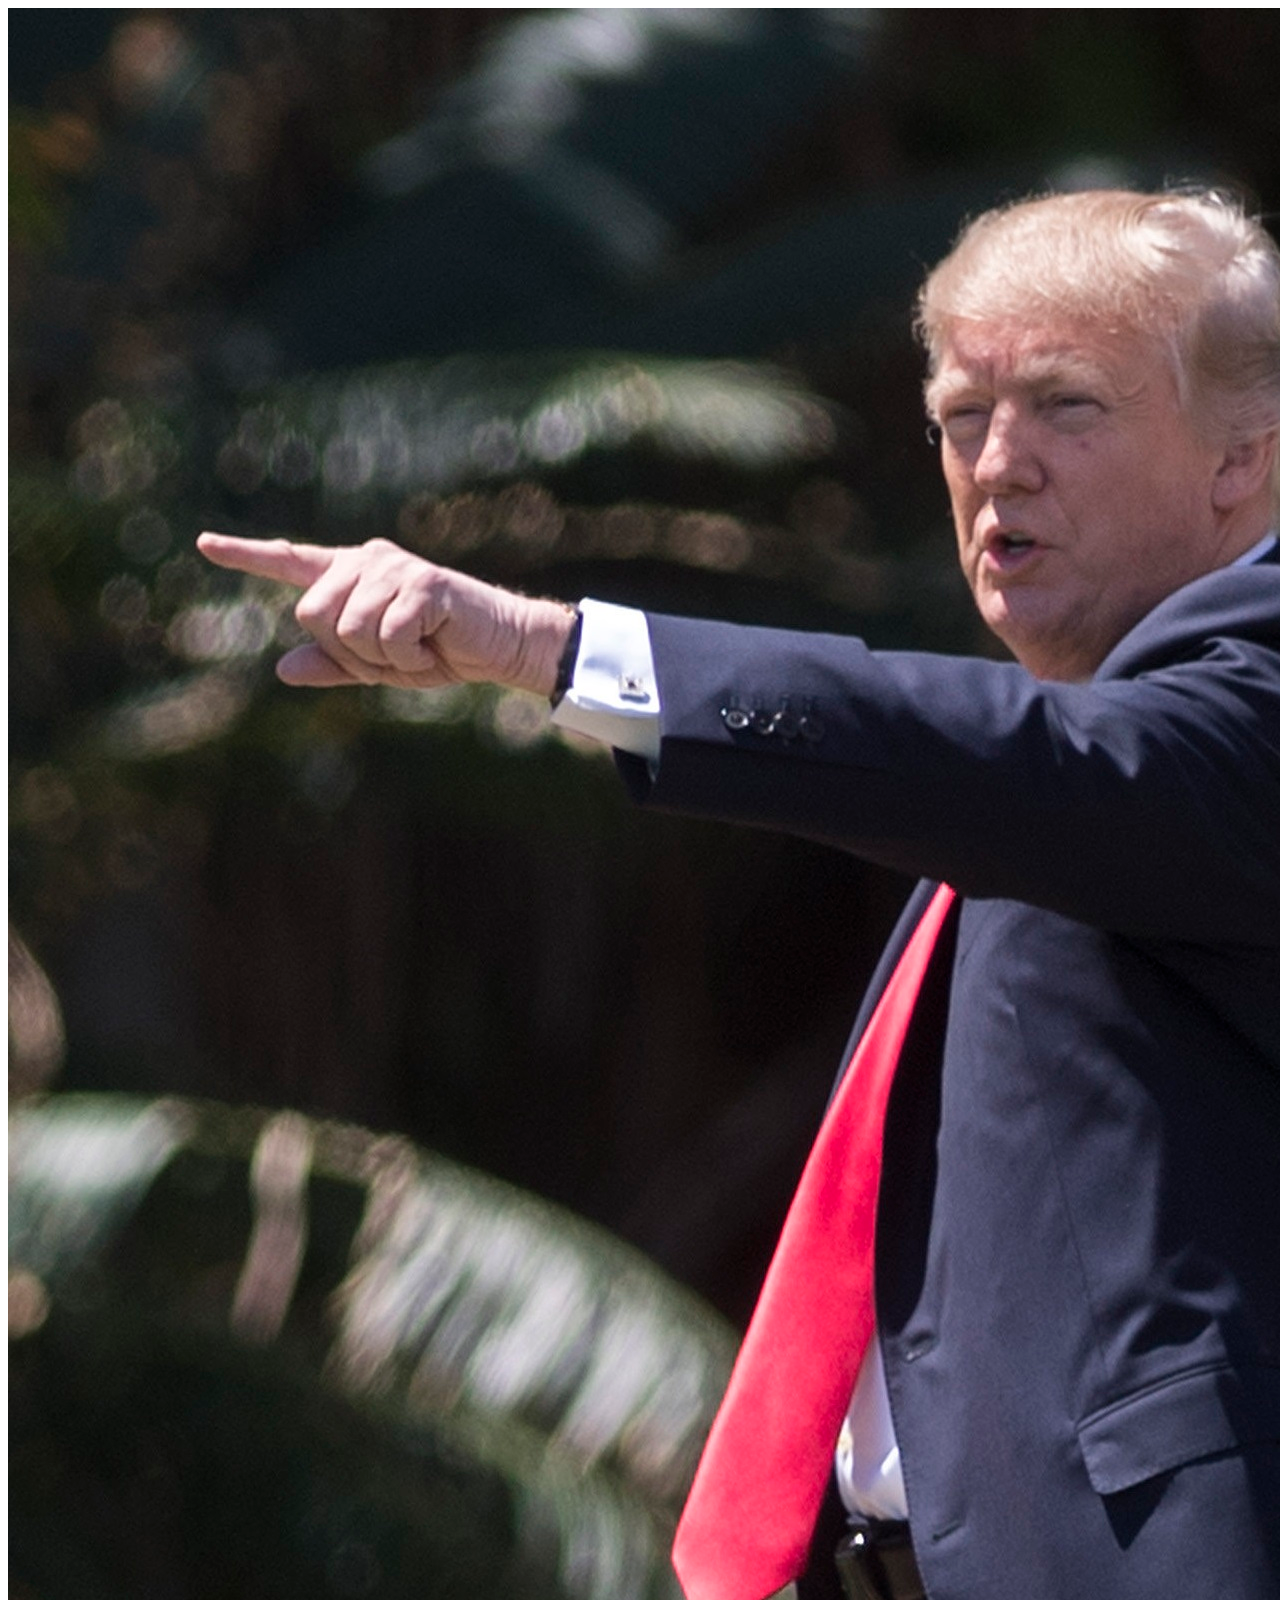
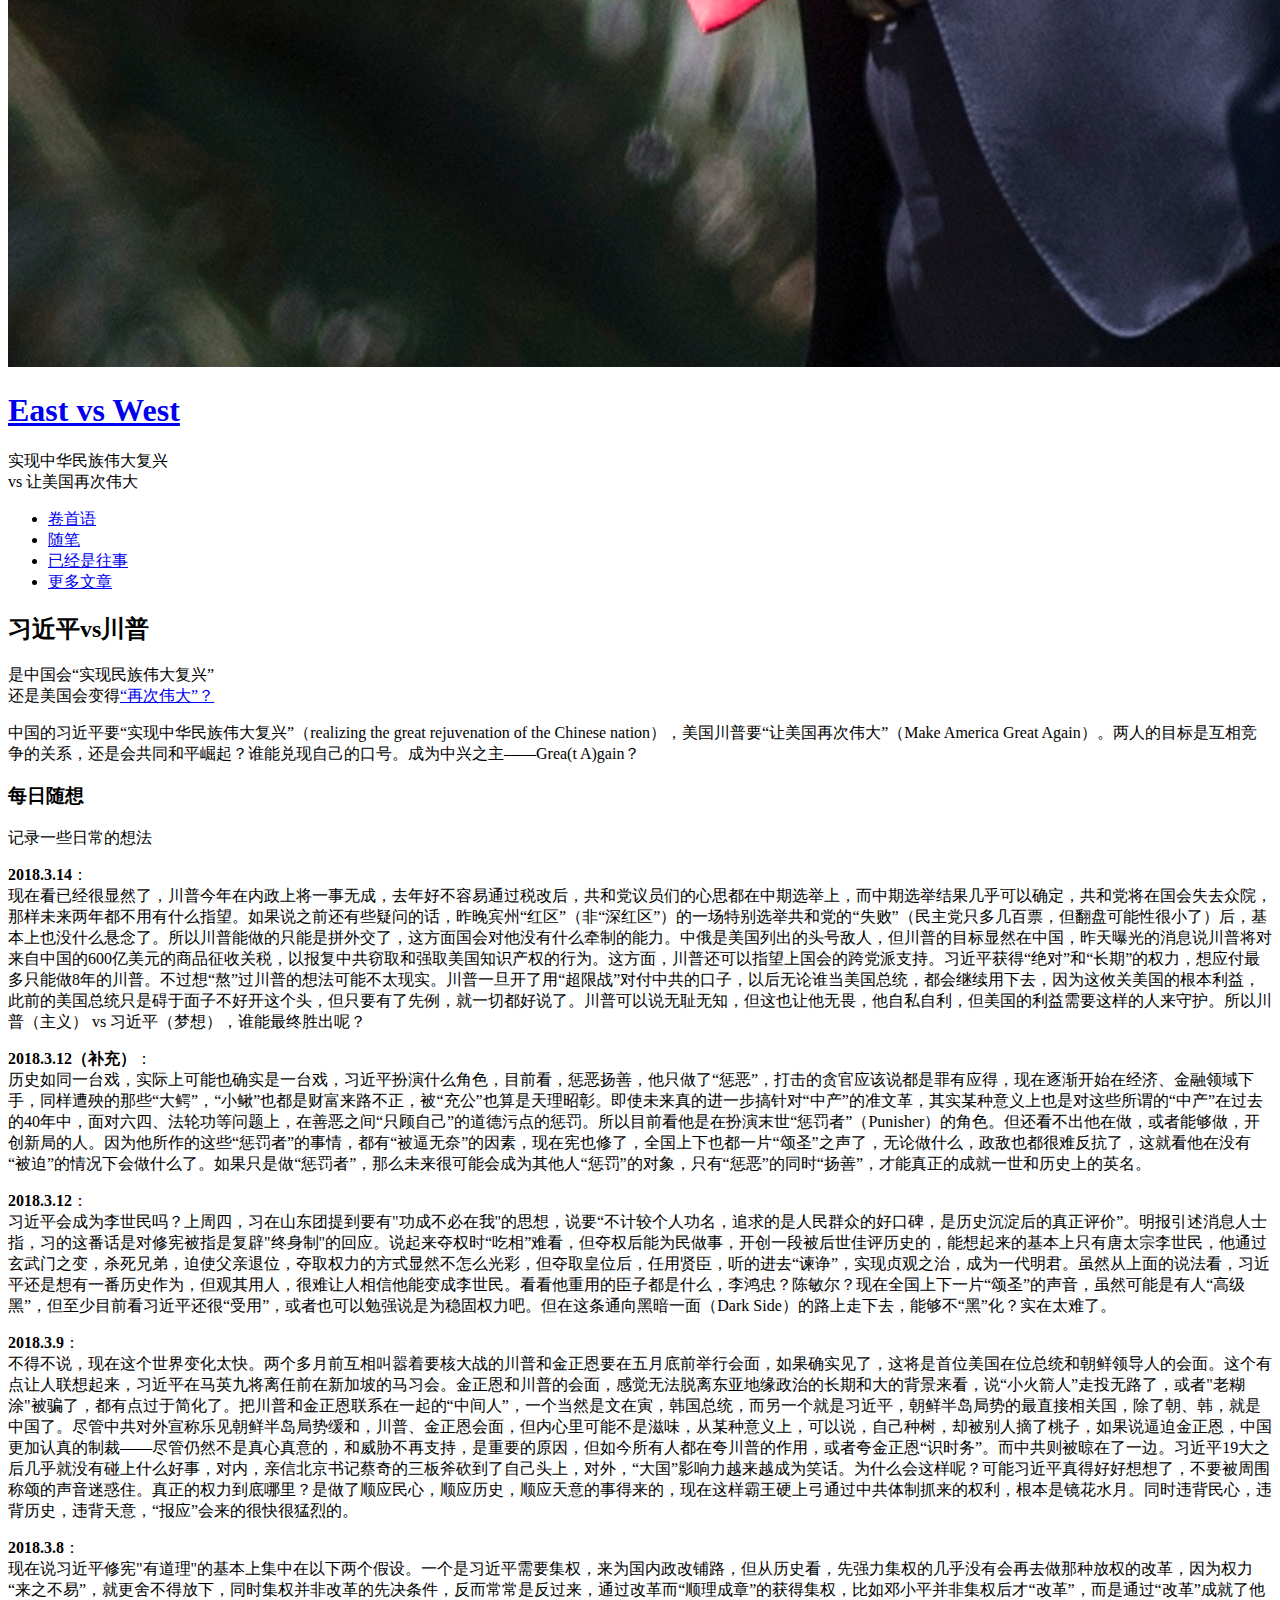
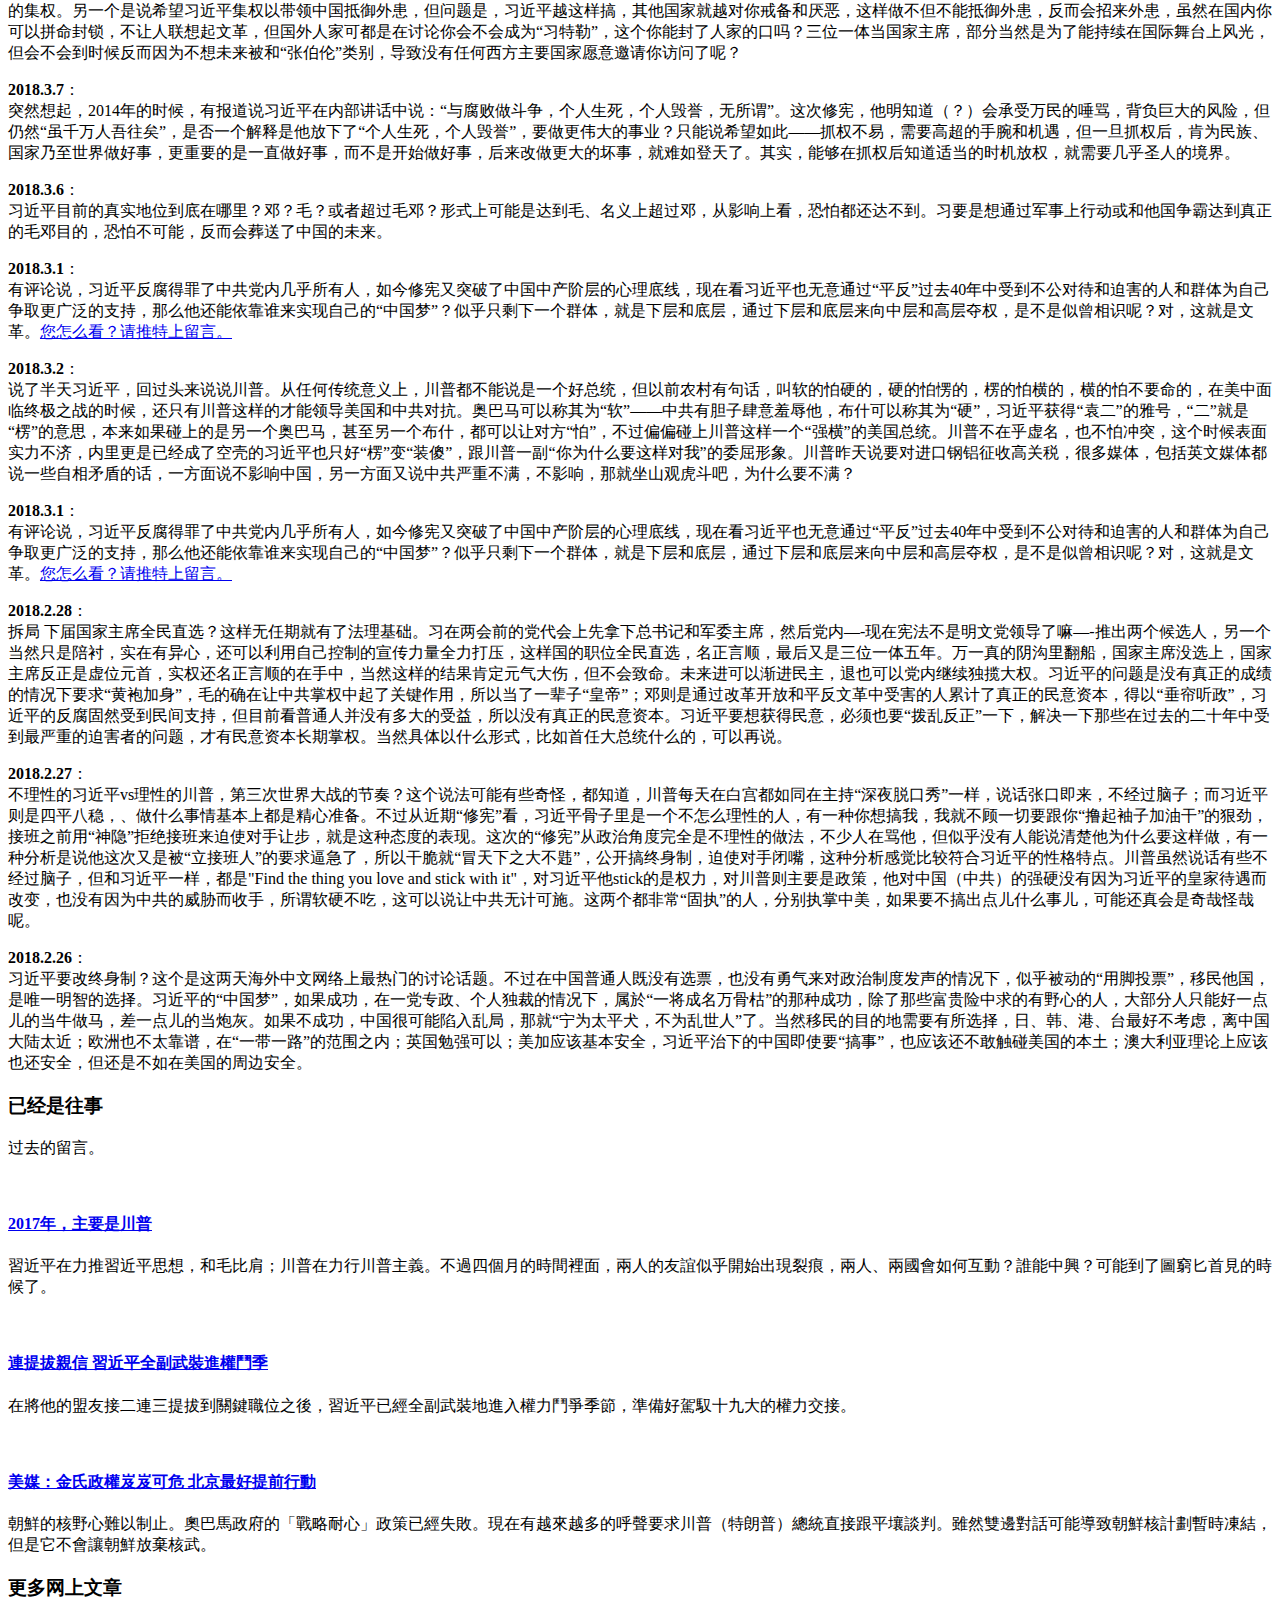
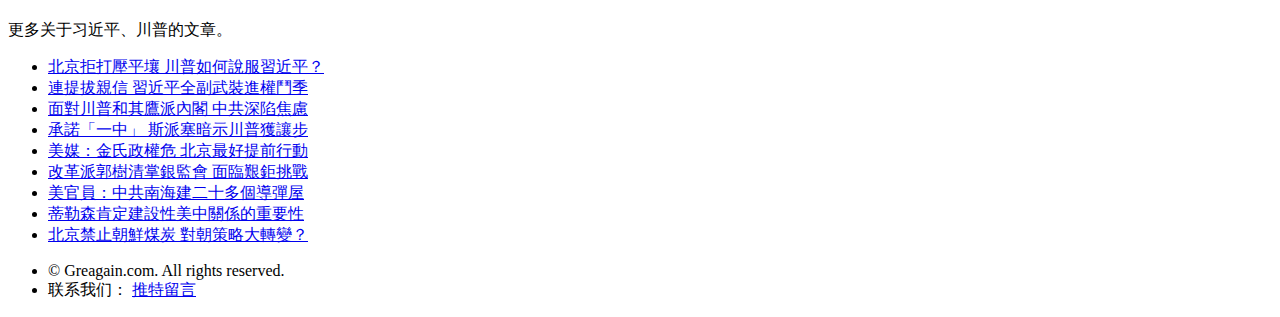
==== commit 9b2ad656: "Update index.html" ====
--- a/index.html
+++ b/index.html
@@ -70,6 +70,7 @@
 										<h3>每日随想</h3>
 										<p>记录一些日常的想法</p>
 									</header>
+									<p><b>2018.3.14</b>：<br />现在看已经很显然了，川普今年在内政上将一事无成，去年好不容易通过税改后，共和党议员们的心思都在中期选举上，而中期选举结果几乎可以确定，共和党将在国会失去众院，那样未来两年都不用有什么指望。如果说之前还有些疑问的话，昨晚宾州“红区”（非“深红区”）的一场特别选举共和党的“失败”（民主党只多几百票，但翻盘可能性很小了）后，基本上也没什么悬念了。所以川普能做的只能是拼外交了，这方面国会对他没有什么牵制的能力。中俄是美国列出的头号敌人，但川普的目标显然在中国，昨天曝光的消息说川普将对来自中国的600亿美元的商品征收关税，以报复中共窃取和强取美国知识产权的行为。这方面，川普还可以指望上国会的跨党派支持。习近平获得“绝对”和“长期”的权力，想应付最多只能做8年的川普。不过想“熬”过川普的想法可能不太现实。川普一旦开了用“超限战”对付中共的口子，以后无论谁当美国总统，都会继续用下去，因为这攸关美国的根本利益，此前的美国总统只是碍于面子不好开这个头，但只要有了先例，就一切都好说了。川普可以说无耻无知，但这也让他无畏，他自私自利，但美国的利益需要这样的人来守护。所以川普（主义） vs 习近平（梦想），谁能最终胜出呢？</a></p>
 									<p><b>2018.3.12（补充）</b>：<br />历史如同一台戏，实际上可能也确实是一台戏，习近平扮演什么角色，目前看，惩恶扬善，他只做了“惩恶”，打击的贪官应该说都是罪有应得，现在逐渐开始在经济、金融领域下手，同样遭殃的那些“大鳄”，“小鳅”也都是财富来路不正，被“充公”也算是天理昭彰。即使未来真的进一步搞针对“中产”的准文革，其实某种意义上也是对这些所谓的“中产”在过去的40年中，面对六四、法轮功等问题上，在善恶之间“只顾自己”的道德污点的惩罚。所以目前看他是在扮演末世“惩罚者”（Punisher）的角色。但还看不出他在做，或者能够做，开创新局的人。因为他所作的这些“惩罚者”的事情，都有“被逼无奈”的因素，现在宪也修了，全国上下也都一片“颂圣”之声了，无论做什么，政敌也都很难反抗了，这就看他在没有“被迫”的情况下会做什么了。如果只是做“惩罚者”，那么未来很可能会成为其他人“惩罚”的对象，只有“惩恶”的同时“扬善”，才能真正的成就一世和历史上的英名。</a></p>
 									<p><b>2018.3.12</b>：<br />习近平会成为李世民吗？上周四，习在山东团提到要有"功成不必在我"的思想，说要“不计较个人功名，追求的是人民群众的好口碑，是历史沉淀后的真正评价”。明报引述消息人士指，习的这番话是对修宪被指是复辟"终身制"的回应。说起来夺权时“吃相”难看，但夺权后能为民做事，开创一段被后世佳评历史的，能想起来的基本上只有唐太宗李世民，他通过玄武门之变，杀死兄弟，迫使父亲退位，夺取权力的方式显然不怎么光彩，但夺取皇位后，任用贤臣，听的进去“谏诤”，实现贞观之治，成为一代明君。虽然从上面的说法看，习近平还是想有一番历史作为，但观其用人，很难让人相信他能变成李世民。看看他重用的臣子都是什么，李鸿忠？陈敏尔？现在全国上下一片“颂圣”的声音，虽然可能是有人“高级黑”，但至少目前看习近平还很“受用”，或者也可以勉强说是为稳固权力吧。但在这条通向黑暗一面（Dark Side）的路上走下去，能够不“黑”化？实在太难了。</a></p>
 									<p><b>2018.3.9</b>：<br />不得不说，现在这个世界变化太快。两个多月前互相叫嚣着要核大战的川普和金正恩要在五月底前举行会面，如果确实见了，这将是首位美国在位总统和朝鲜领导人的会面。这个有点让人联想起来，习近平在马英九将离任前在新加坡的马习会。金正恩和川普的会面，感觉无法脱离东亚地缘政治的长期和大的背景来看，说“小火箭人”走投无路了，或者"老糊涂"被骗了，都有点过于简化了。把川普和金正恩联系在一起的“中间人”，一个当然是文在寅，韩国总统，而另一个就是习近平，朝鲜半岛局势的最直接相关国，除了朝、韩，就是中国了。尽管中共对外宣称乐见朝鲜半岛局势缓和，川普、金正恩会面，但内心里可能不是滋味，从某种意义上，可以说，自己种树，却被别人摘了桃子，如果说逼迫金正恩，中国更加认真的制裁——尽管仍然不是真心真意的，和威胁不再支持，是重要的原因，但如今所有人都在夸川普的作用，或者夸金正恩“识时务”。而中共则被晾在了一边。习近平19大之后几乎就没有碰上什么好事，对内，亲信北京书记蔡奇的三板斧砍到了自己头上，对外，“大国”影响力越来越成为笑话。为什么会这样呢？可能习近平真得好好想想了，不要被周围称颂的声音迷惑住。真正的权力到底哪里？是做了顺应民心，顺应历史，顺应天意的事得来的，现在这样霸王硬上弓通过中共体制抓来的权利，根本是镜花水月。同时违背民心，违背历史，违背天意，“报应”会来的很快很猛烈的。</a></p>
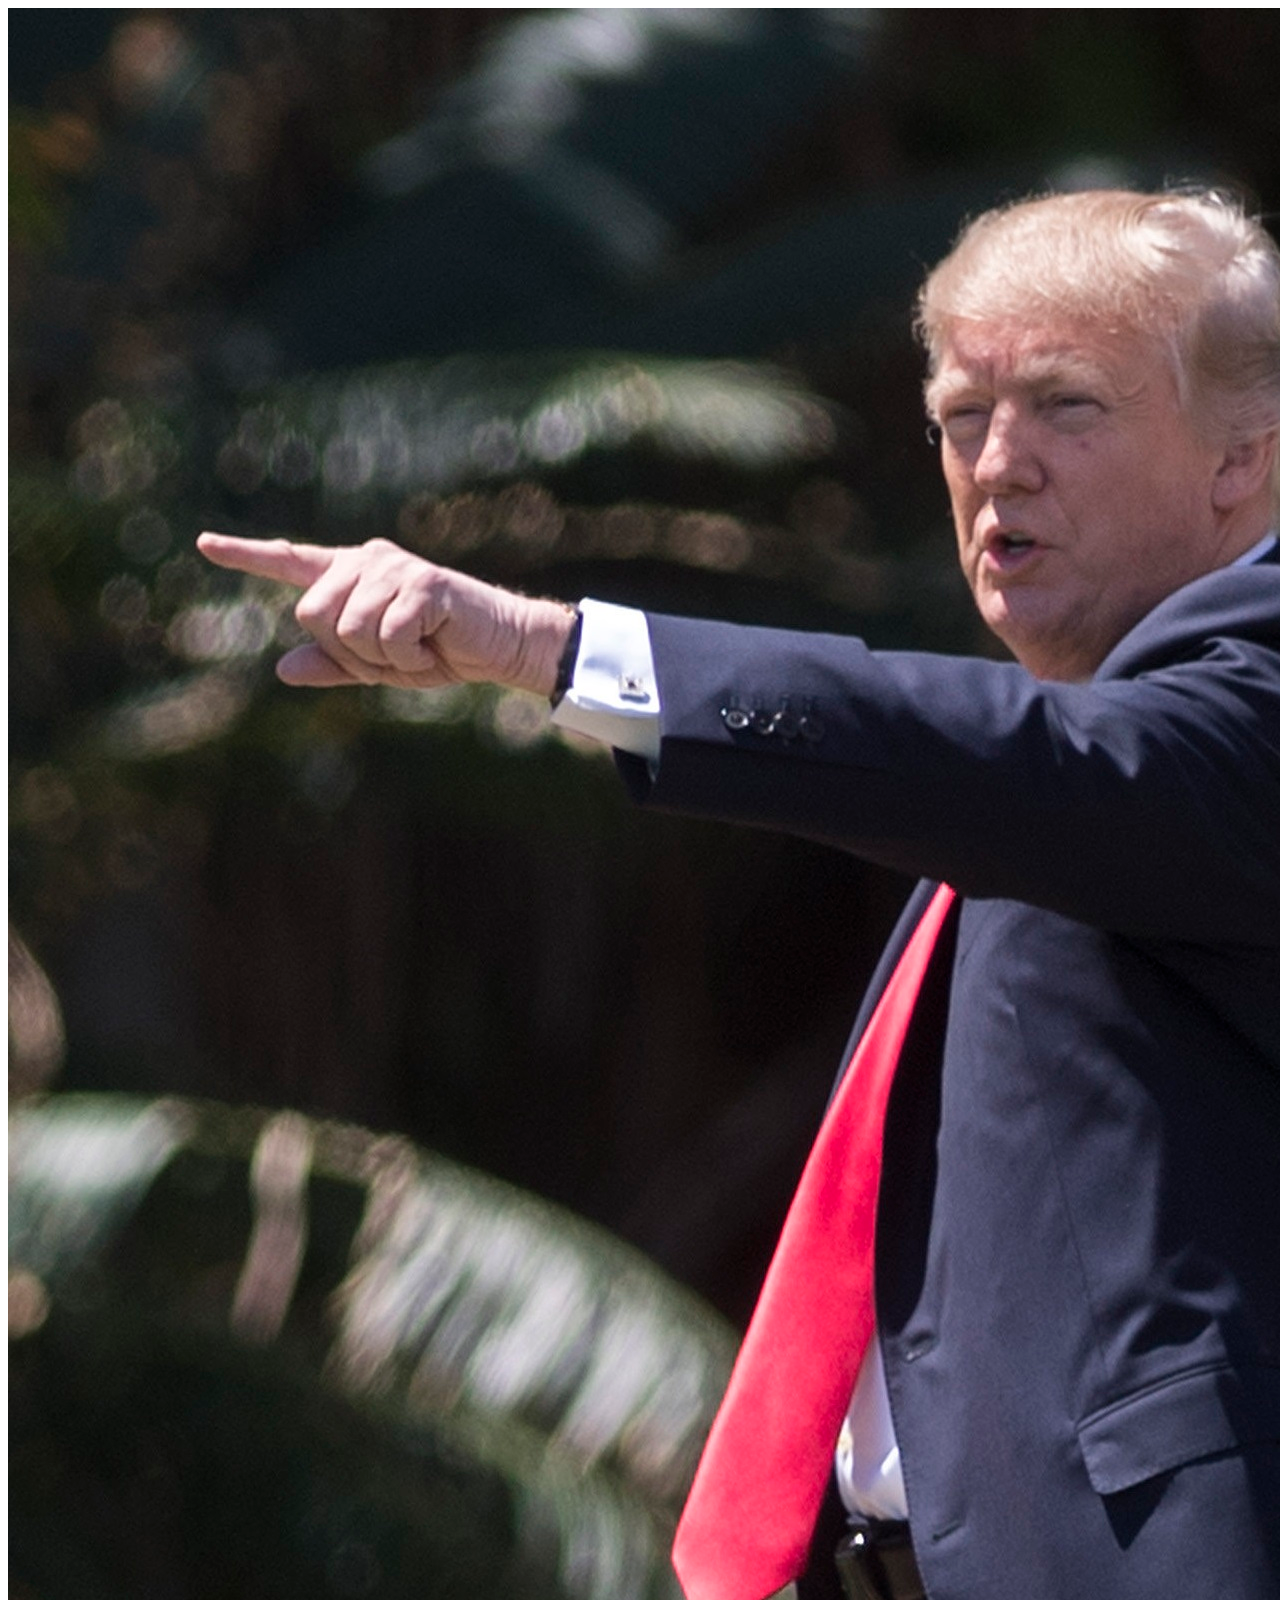
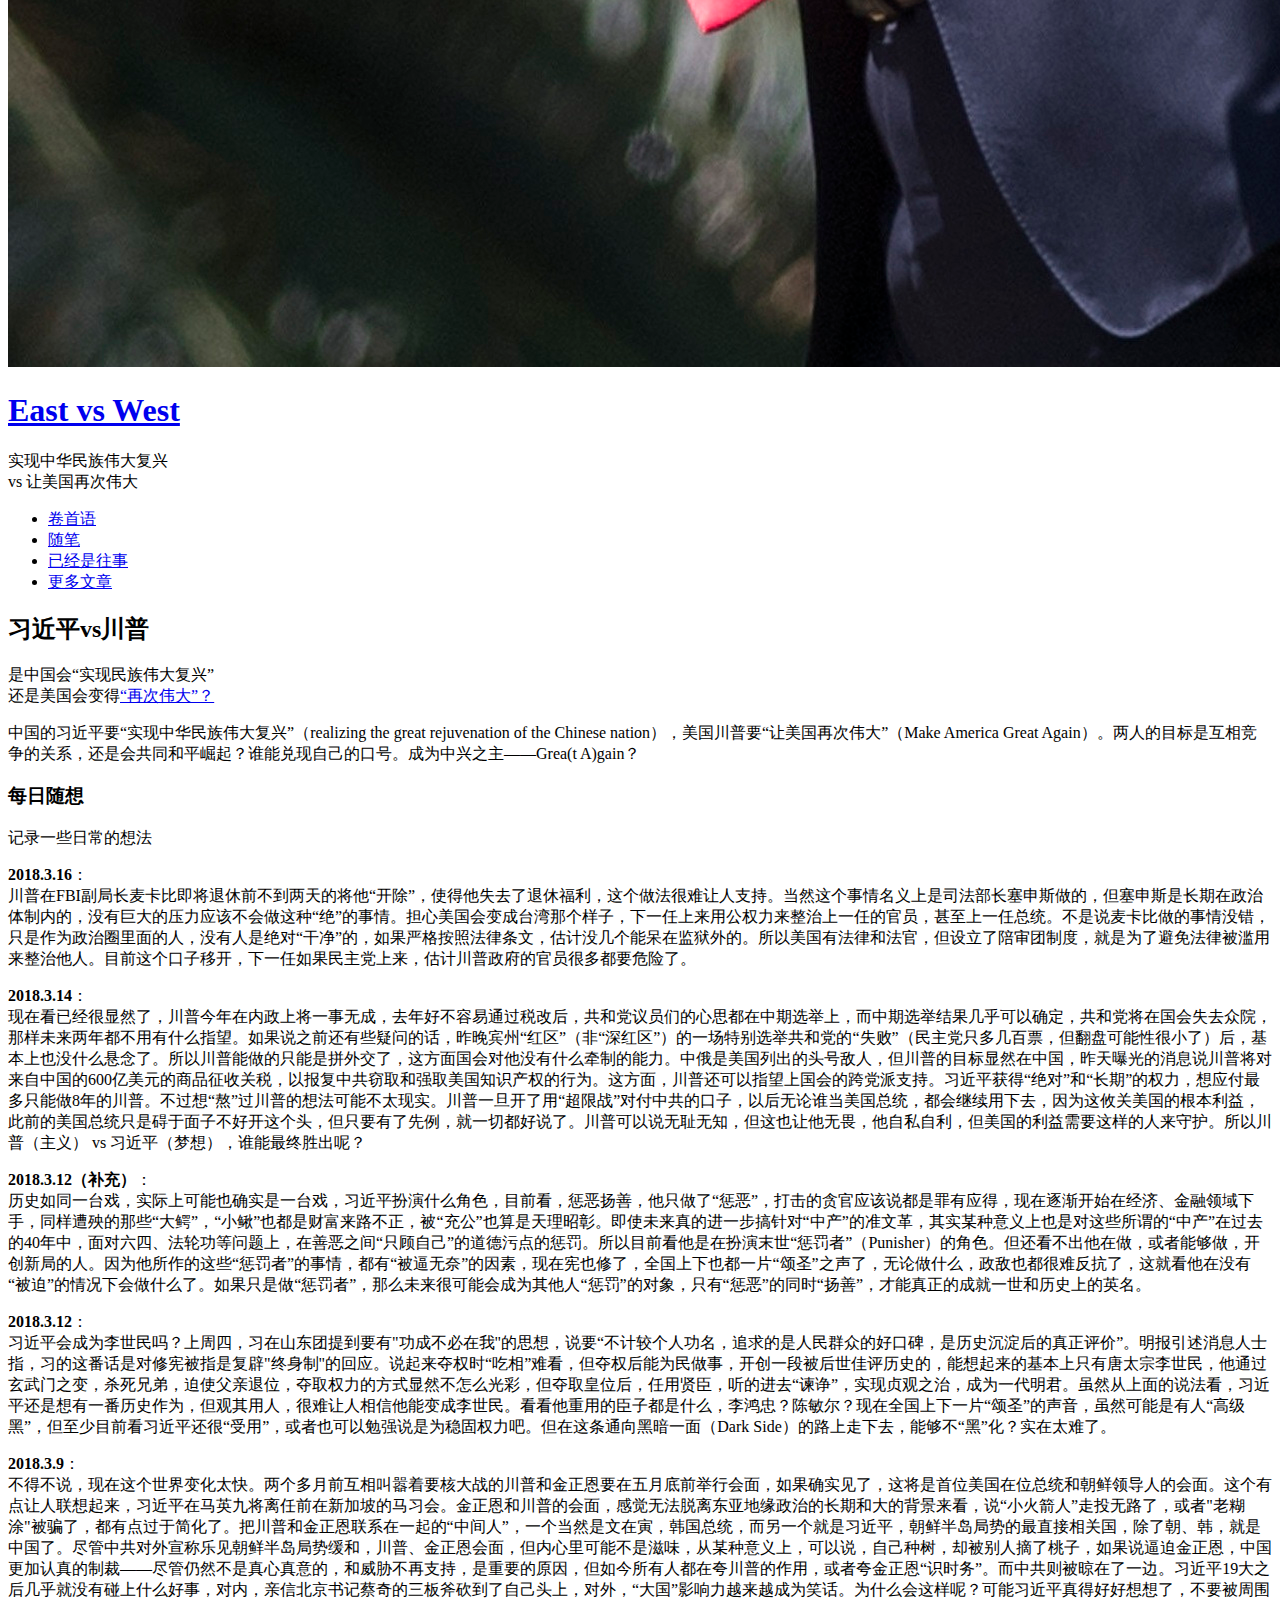
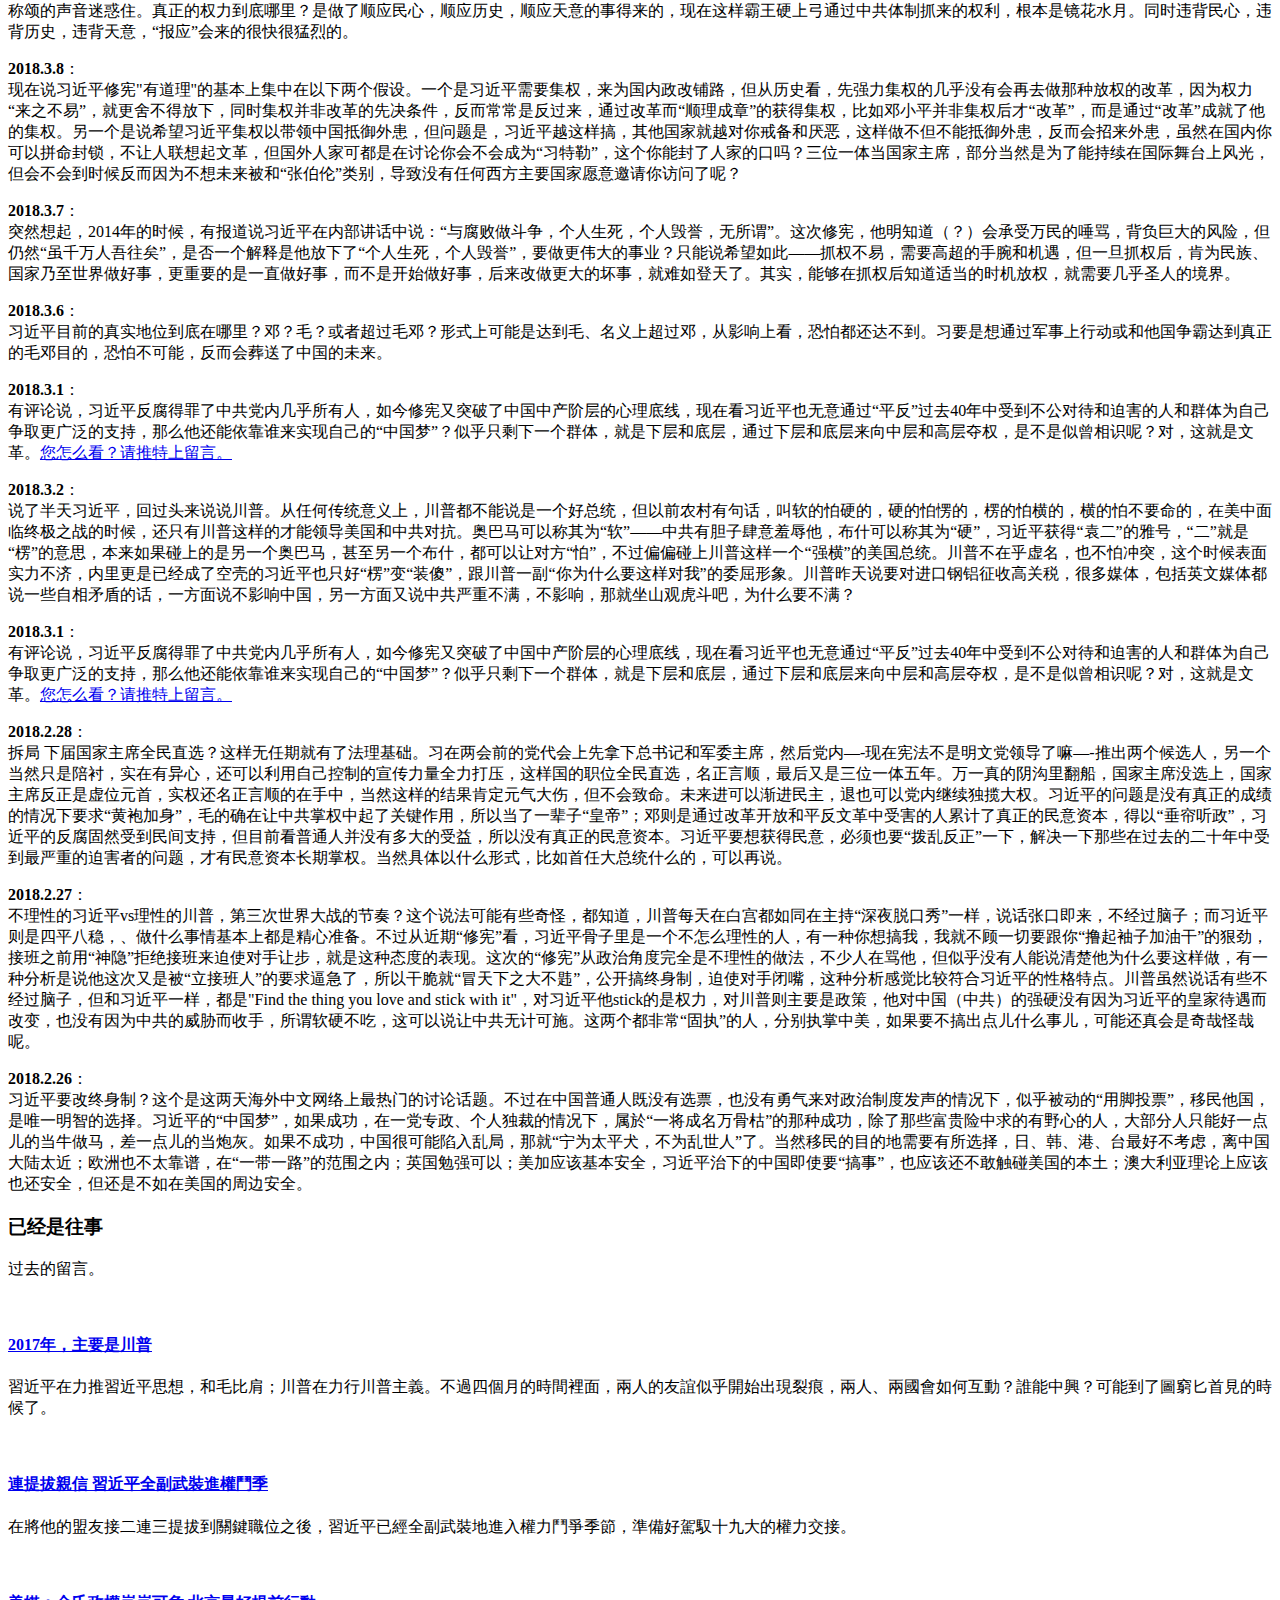
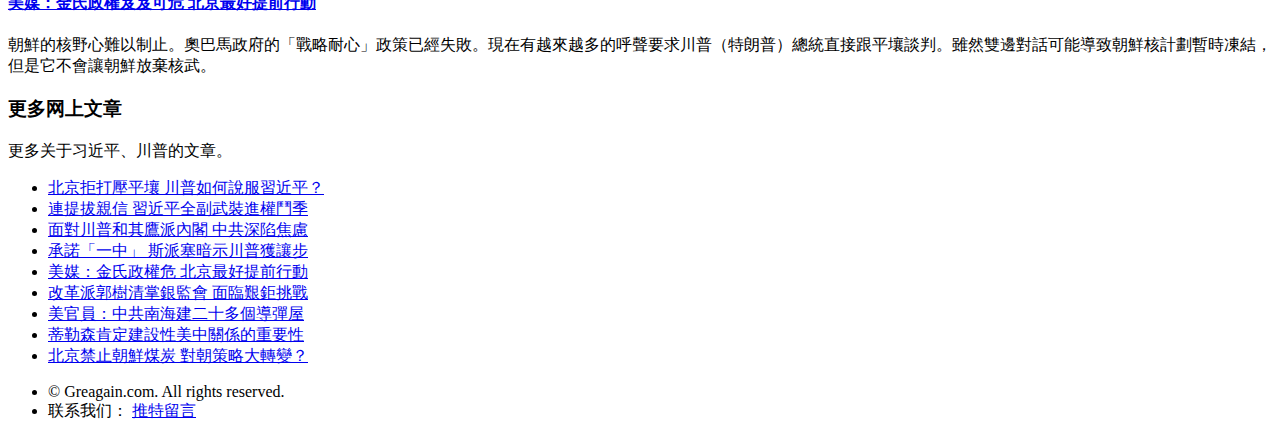
==== commit 572126b9: "Update index.html" ====
--- a/index.html
+++ b/index.html
@@ -70,6 +70,7 @@
 										<h3>每日随想</h3>
 										<p>记录一些日常的想法</p>
 									</header>
+									<p><b>2018.3.16</b>：<br />川普在FBI副局长麦卡比即将退休前不到两天的将他“开除”，使得他失去了退休福利，这个做法很难让人支持。当然这个事情名义上是司法部长塞申斯做的，但塞申斯是长期在政治体制内的，没有巨大的压力应该不会做这种“绝”的事情。担心美国会变成台湾那个样子，下一任上来用公权力来整治上一任的官员，甚至上一任总统。不是说麦卡比做的事情没错，只是作为政治圈里面的人，没有人是绝对“干净”的，如果严格按照法律条文，估计没几个能呆在监狱外的。所以美国有法律和法官，但设立了陪审团制度，就是为了避免法律被滥用来整治他人。目前这个口子移开，下一任如果民主党上来，估计川普政府的官员很多都要危险了。</a></p>
 									<p><b>2018.3.14</b>：<br />现在看已经很显然了，川普今年在内政上将一事无成，去年好不容易通过税改后，共和党议员们的心思都在中期选举上，而中期选举结果几乎可以确定，共和党将在国会失去众院，那样未来两年都不用有什么指望。如果说之前还有些疑问的话，昨晚宾州“红区”（非“深红区”）的一场特别选举共和党的“失败”（民主党只多几百票，但翻盘可能性很小了）后，基本上也没什么悬念了。所以川普能做的只能是拼外交了，这方面国会对他没有什么牵制的能力。中俄是美国列出的头号敌人，但川普的目标显然在中国，昨天曝光的消息说川普将对来自中国的600亿美元的商品征收关税，以报复中共窃取和强取美国知识产权的行为。这方面，川普还可以指望上国会的跨党派支持。习近平获得“绝对”和“长期”的权力，想应付最多只能做8年的川普。不过想“熬”过川普的想法可能不太现实。川普一旦开了用“超限战”对付中共的口子，以后无论谁当美国总统，都会继续用下去，因为这攸关美国的根本利益，此前的美国总统只是碍于面子不好开这个头，但只要有了先例，就一切都好说了。川普可以说无耻无知，但这也让他无畏，他自私自利，但美国的利益需要这样的人来守护。所以川普（主义） vs 习近平（梦想），谁能最终胜出呢？</a></p>
 									<p><b>2018.3.12（补充）</b>：<br />历史如同一台戏，实际上可能也确实是一台戏，习近平扮演什么角色，目前看，惩恶扬善，他只做了“惩恶”，打击的贪官应该说都是罪有应得，现在逐渐开始在经济、金融领域下手，同样遭殃的那些“大鳄”，“小鳅”也都是财富来路不正，被“充公”也算是天理昭彰。即使未来真的进一步搞针对“中产”的准文革，其实某种意义上也是对这些所谓的“中产”在过去的40年中，面对六四、法轮功等问题上，在善恶之间“只顾自己”的道德污点的惩罚。所以目前看他是在扮演末世“惩罚者”（Punisher）的角色。但还看不出他在做，或者能够做，开创新局的人。因为他所作的这些“惩罚者”的事情，都有“被逼无奈”的因素，现在宪也修了，全国上下也都一片“颂圣”之声了，无论做什么，政敌也都很难反抗了，这就看他在没有“被迫”的情况下会做什么了。如果只是做“惩罚者”，那么未来很可能会成为其他人“惩罚”的对象，只有“惩恶”的同时“扬善”，才能真正的成就一世和历史上的英名。</a></p>
 									<p><b>2018.3.12</b>：<br />习近平会成为李世民吗？上周四，习在山东团提到要有"功成不必在我"的思想，说要“不计较个人功名，追求的是人民群众的好口碑，是历史沉淀后的真正评价”。明报引述消息人士指，习的这番话是对修宪被指是复辟"终身制"的回应。说起来夺权时“吃相”难看，但夺权后能为民做事，开创一段被后世佳评历史的，能想起来的基本上只有唐太宗李世民，他通过玄武门之变，杀死兄弟，迫使父亲退位，夺取权力的方式显然不怎么光彩，但夺取皇位后，任用贤臣，听的进去“谏诤”，实现贞观之治，成为一代明君。虽然从上面的说法看，习近平还是想有一番历史作为，但观其用人，很难让人相信他能变成李世民。看看他重用的臣子都是什么，李鸿忠？陈敏尔？现在全国上下一片“颂圣”的声音，虽然可能是有人“高级黑”，但至少目前看习近平还很“受用”，或者也可以勉强说是为稳固权力吧。但在这条通向黑暗一面（Dark Side）的路上走下去，能够不“黑”化？实在太难了。</a></p>
